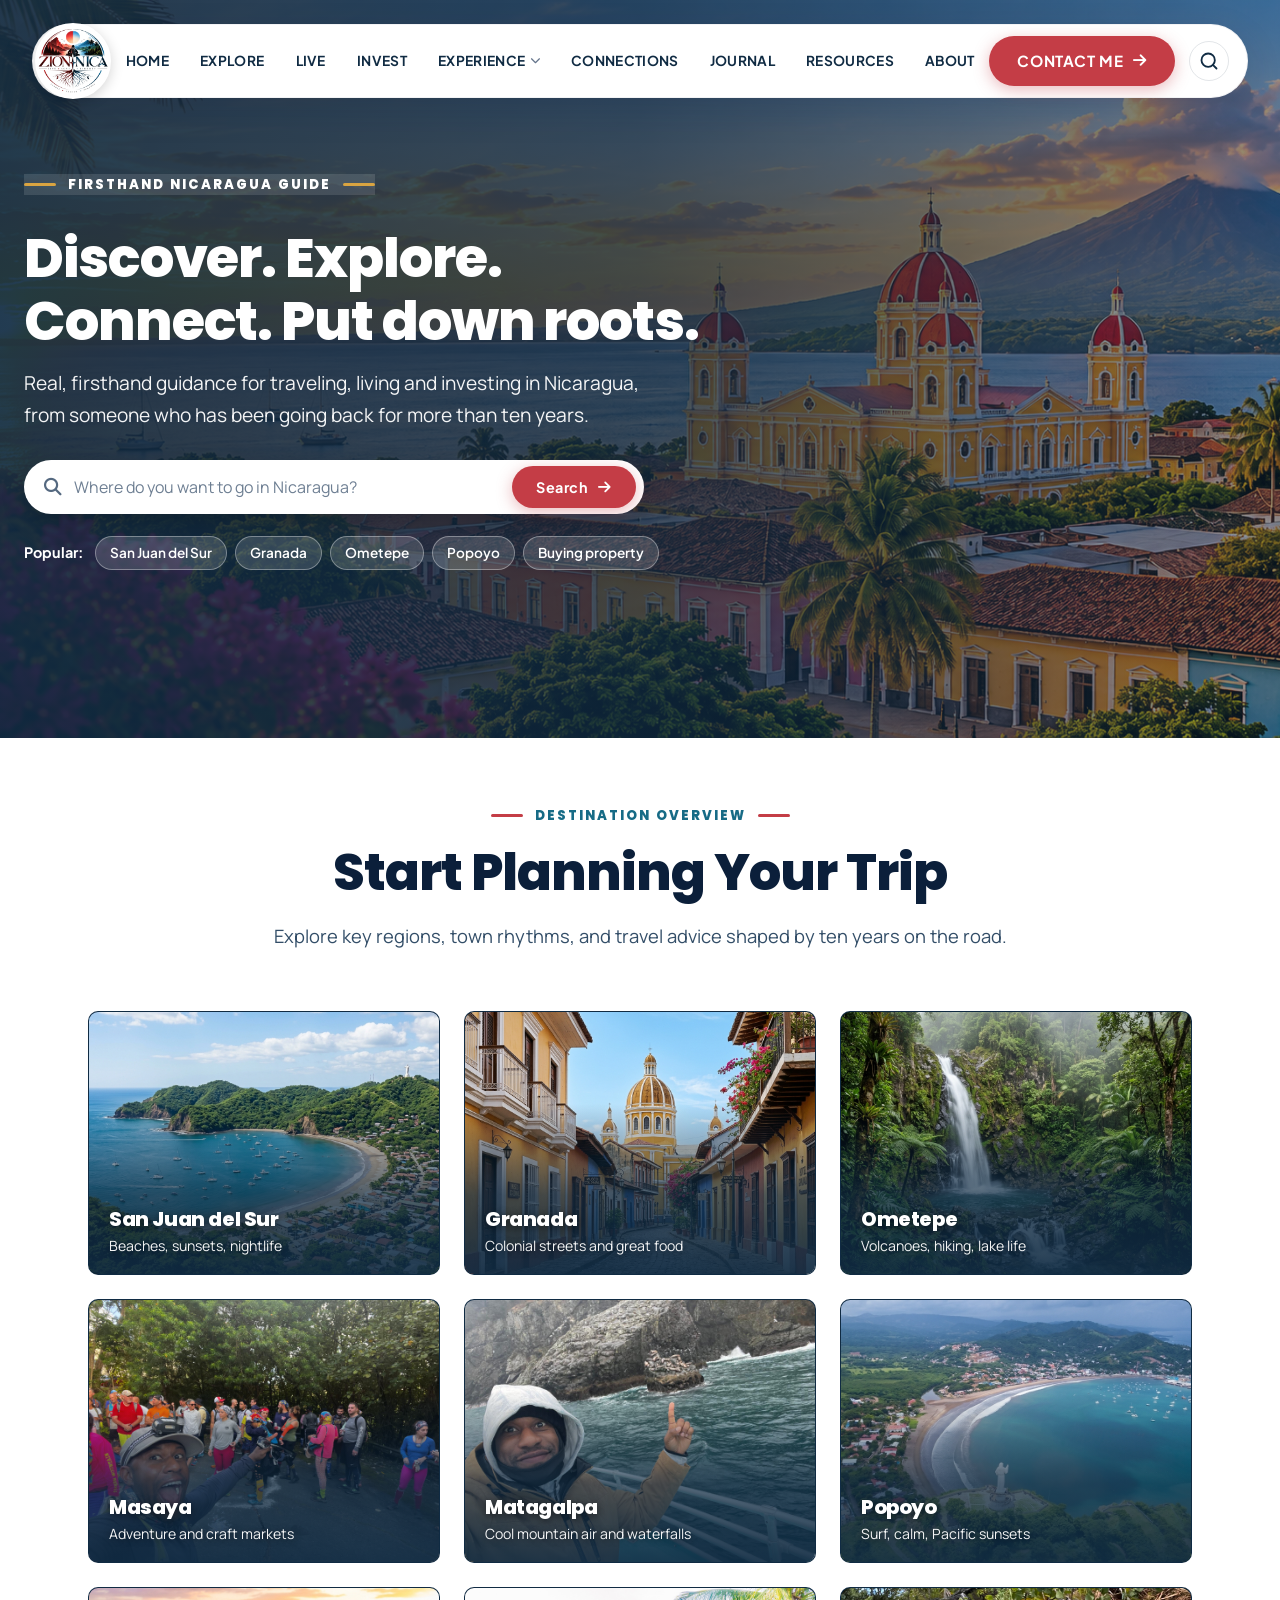
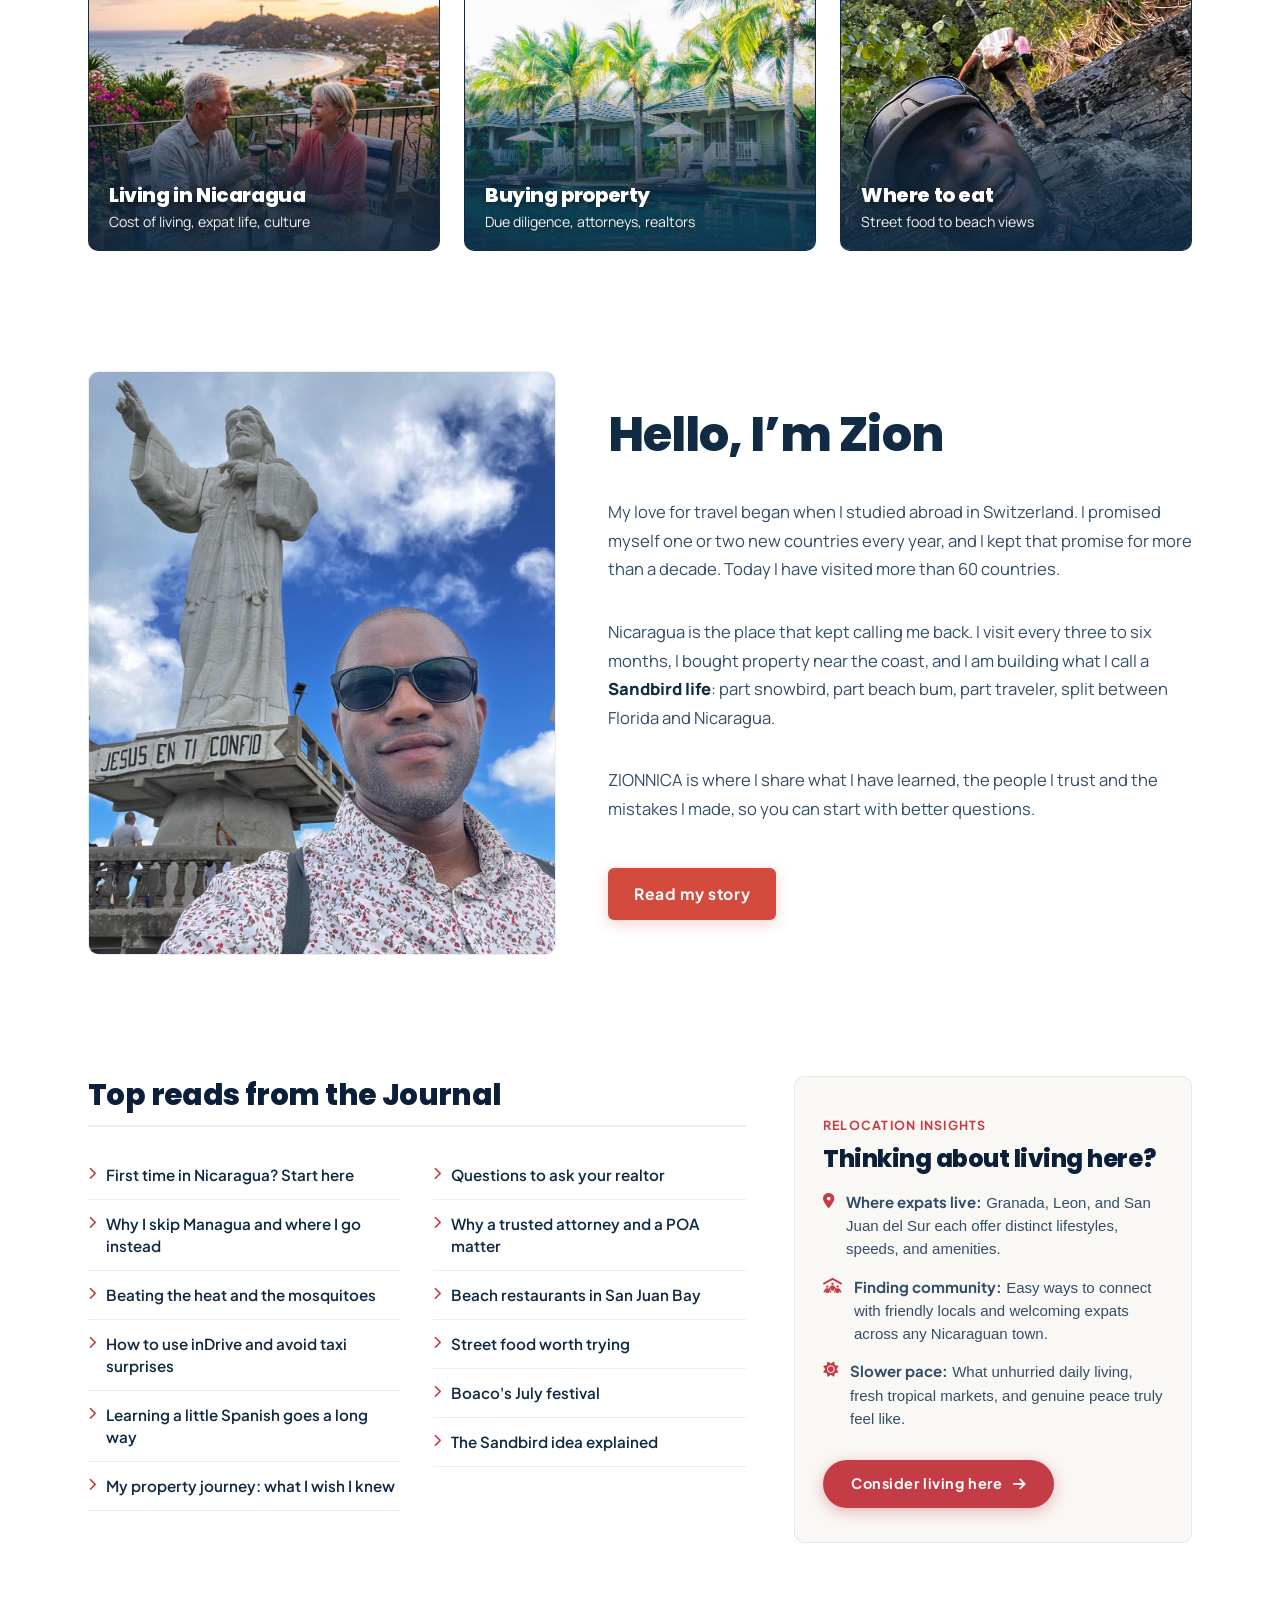
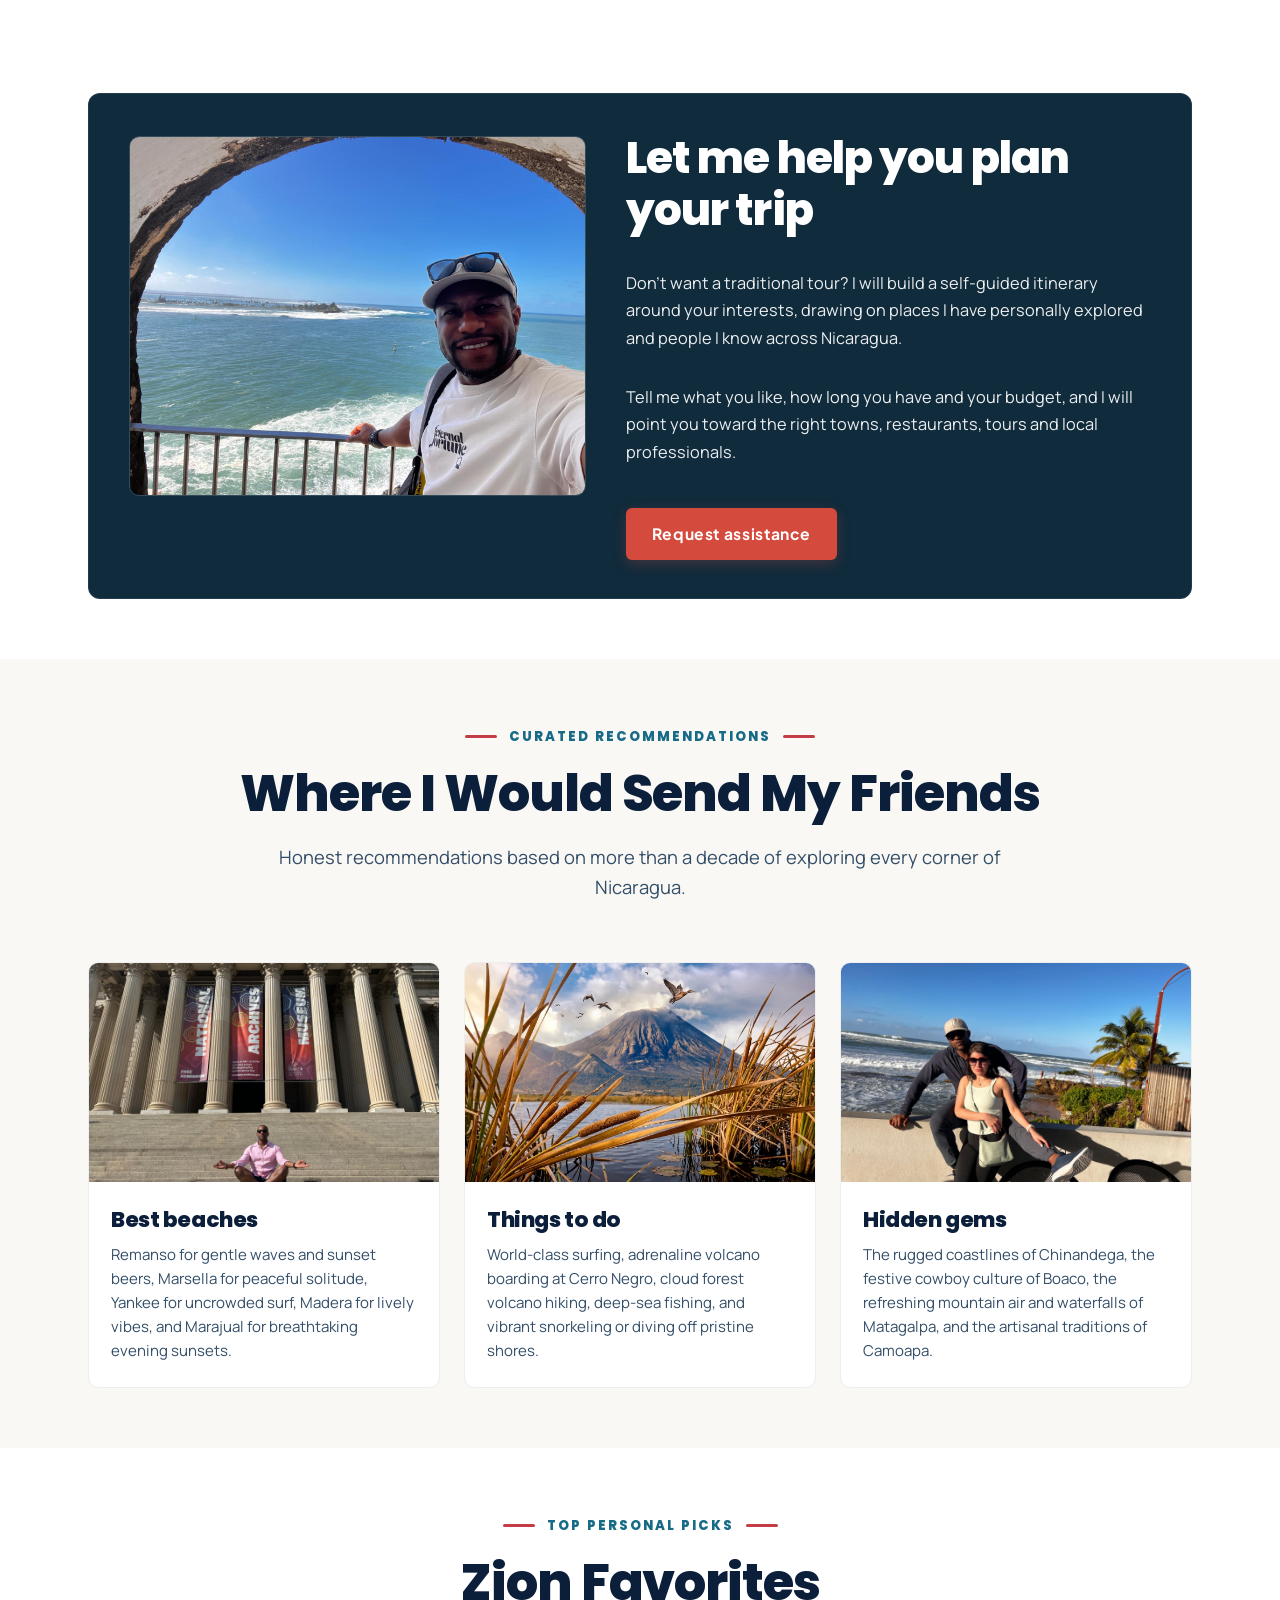
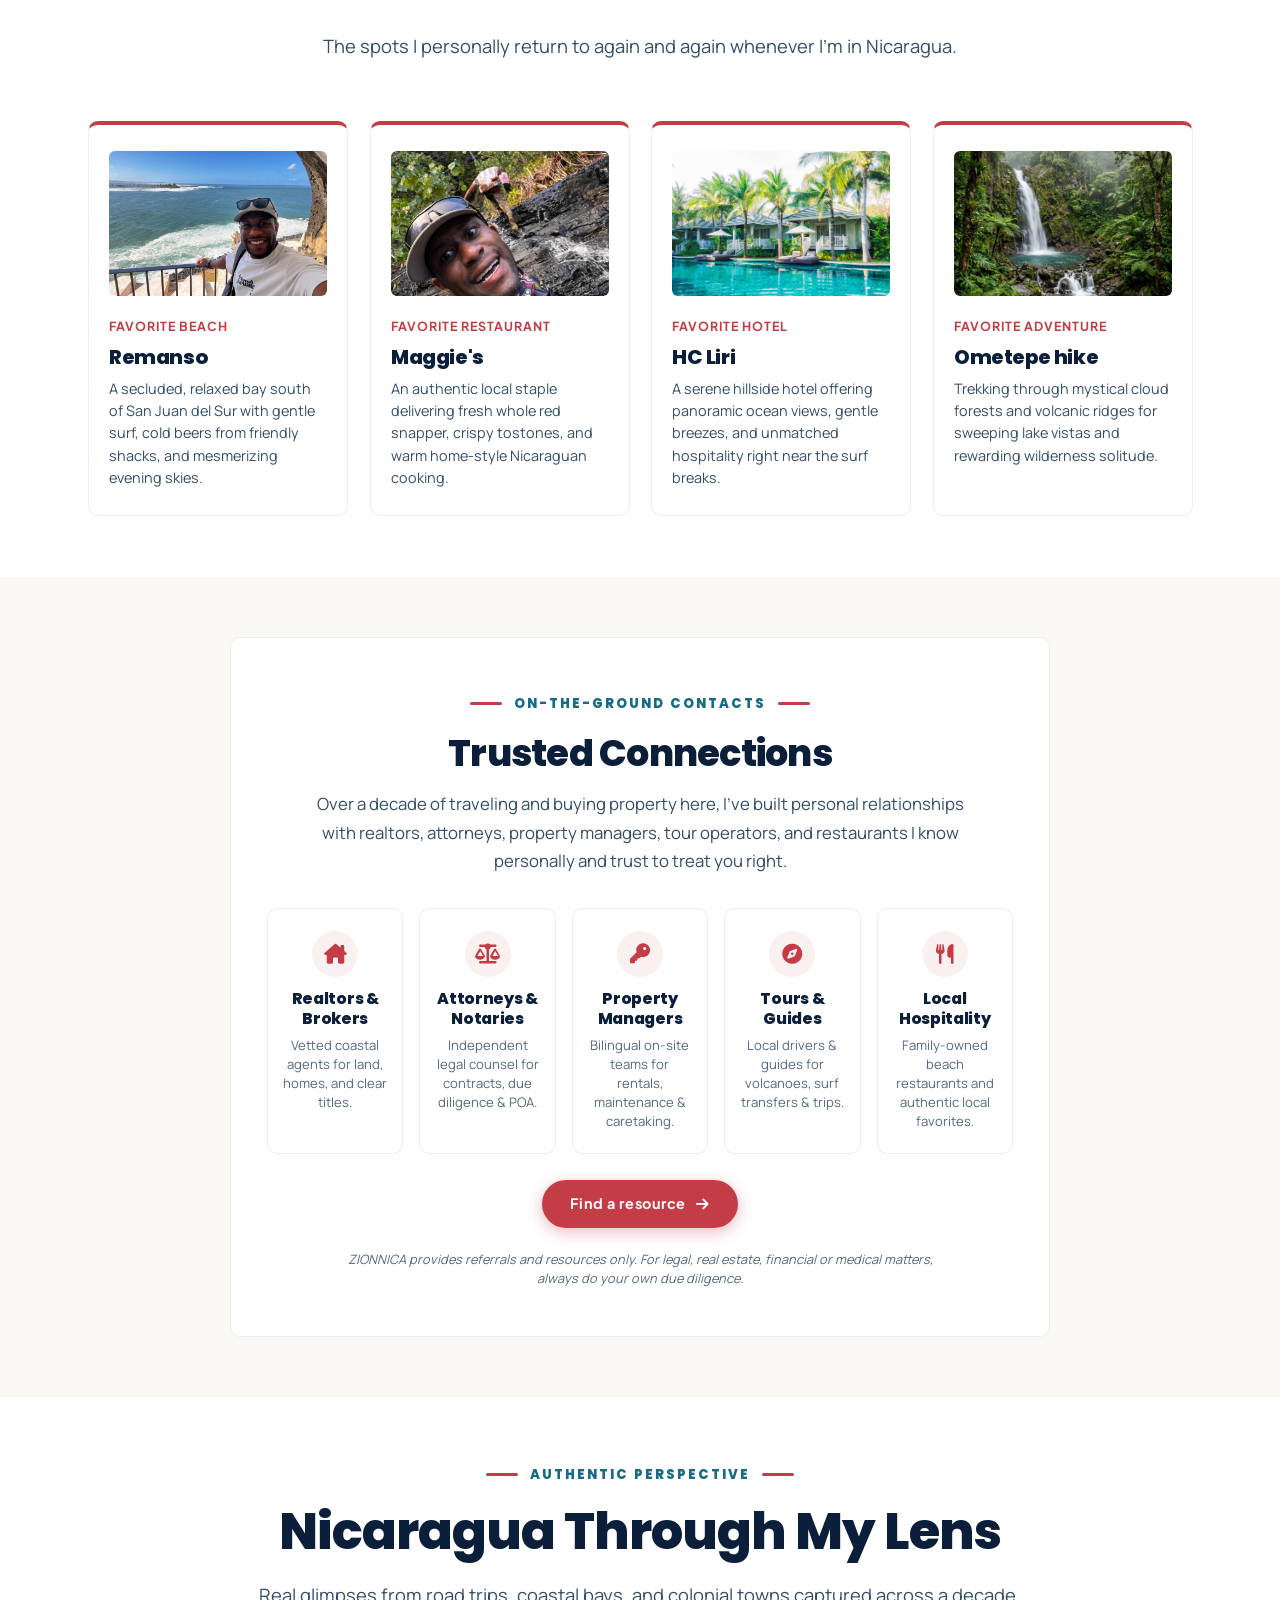
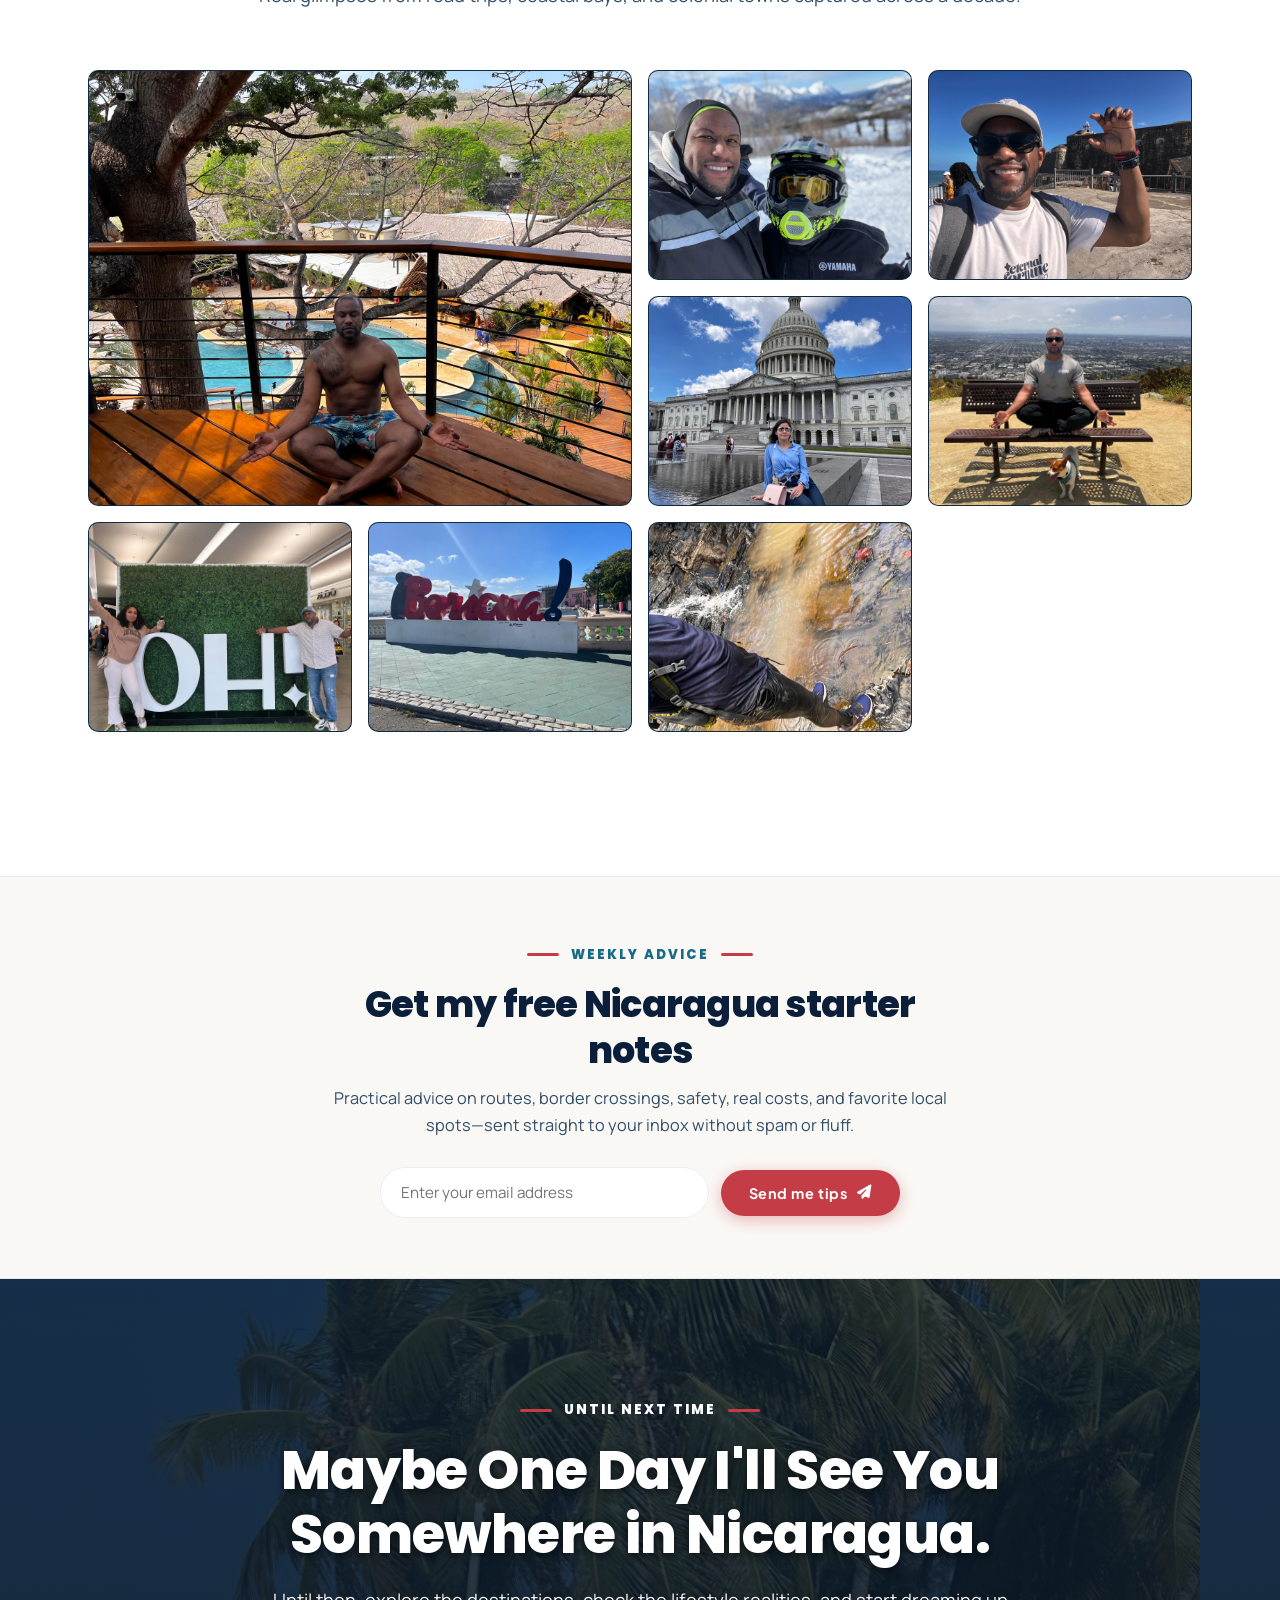
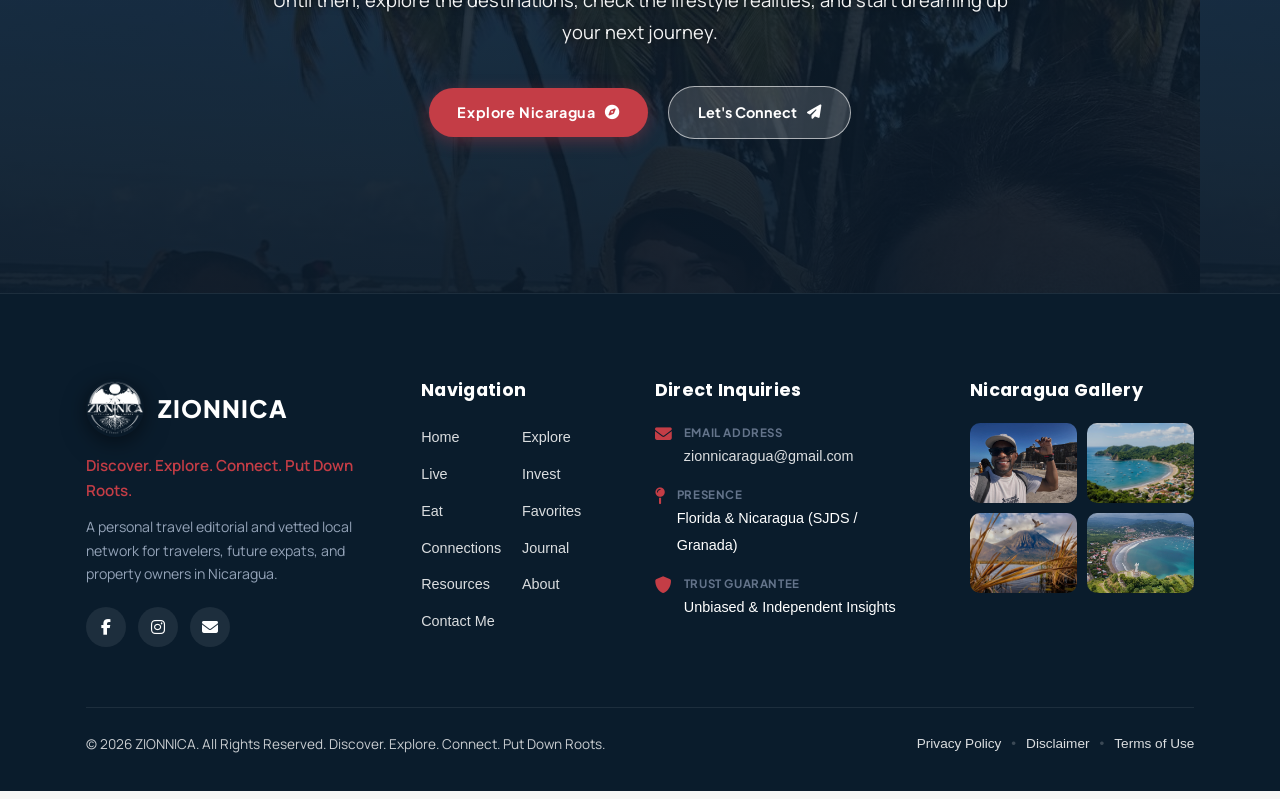
==== index.html @ 624d176b "Fix blank home page layout and update project" ====
<!DOCTYPE html>
<html lang="en">

<head>
  <meta charset="UTF-8">
  <meta name="viewport" content="width=device-width, initial-scale=1.0">
  <title>ZIONNICA - Discover Nicaragua. Find Your Place.</title>
  <meta name="description"
    content="From colourful colonial cities and beautiful Pacific beaches to local food, everyday life and new possibilities. Discover Nicaragua with ZIONNICA.">
  <link rel="stylesheet" href="https://cdnjs.cloudflare.com/ajax/libs/font-awesome/6.4.0/css/all.min.css">
  <link rel="stylesheet" href="https://cdn.jsdelivr.net/npm/swiper@11/swiper-bundle.min.css">
  <link rel="preconnect" href="https://fonts.googleapis.com">
  <link rel="preconnect" href="https://fonts.gstatic.com" crossorigin>
  <link
    href="https://fonts.googleapis.com/css2?family=Fraunces:ital,opsz,wght@0,9..144,500;0,9..144,600;1,9..144,500&family=Manrope:wght@400;500;600;700&family=Plus+Jakarta+Sans:wght@400;500;600;700;800&family=Poppins:ital,wght@0,300;0,400;0,500;0,600;0,700;0,800;1,400&display=swap"
    rel="stylesheet">
  <link rel="stylesheet" href="style.css">
  <link rel="icon" type="image/webp" href="assets/FAVICON.webp">
</head>

<body class="lenis lenis-smooth">

  <!-- ==========================================
       LOADER COMPONENT
       ========================================== -->
  <div class="loader_component" id="loader">
    <div class="loader_content-wrapper">
      <img src="assets/logo.png" alt="ZIONNICA Logo" class="loader_image" onerror="this.style.display='none';">
      <div class="loader_image-overlay"></div>
    </div>
    <div class="loader_background"></div>
  </div>

  <div class="page-wrapper">

    <!-- ==========================================
         EXACT FLOATING PILL NAVBAR WITH DROPDOWNS
         (Matching the Reference Design)
         ========================================== -->
    <header class="header_floating-wrap" id="header">
      <div class="navbar_floating-container">

        <!-- Brand Logo -->
        <a href="#hero" class="floating-logo" aria-label="ZIONNICA">
          <img src="assets/zionnica_official_logo.png" alt="ZIONNICA Logo" class="brand-official-logo">
        </a>

        <!-- Center Navigation With Interactive Dropdowns -->
        <nav class="floating-nav-menu" id="floating-nav">
          <div class="mobile-sidebar-header">
            <div class="mobile-sidebar-brand">
              <img src="assets/zionnica_official_logo.png" alt="ZIONNICA" class="mobile-sidebar-logo">
              <span class="mobile-sidebar-name">ZIONNICA</span>
            </div>
            <button class="mobile-sidebar-close" id="mobile-sidebar-close" aria-label="Close Menu">
              <i class="fa-solid fa-xmark"></i>
            </button>
          </div>

          <div class="mobile-sidebar-links">
            <!-- 1: HOME -->
            <a href="index.html#hero" class="nav-item">
              <span>HOME</span>
            </a>

            <!-- 2: EXPLORE -->
            <a href="explore.html" class="nav-item">
              <span>EXPLORE</span>
            </a>

            <!-- 3: LIVE -->
            <a href="live.html" class="nav-item">
              <span>LIVE</span>
            </a>

            <!-- 4: INVEST -->
            <a href="invest.html" class="nav-item">
              <span>INVEST</span>
            </a>

            <!-- 5: EXPERIENCE (Dropdown: Eat, Favorites) -->
            <div class="nav-dropdown">
              <a href="eat.html" class="nav-item dropdown-trigger">
                <span>EXPERIENCE</span>
                <i class="fa-solid fa-chevron-down nav-arrow"></i>
              </a>
              <div class="dropdown-menu">
                <a href="eat.html" class="dropdown-link">
                  <i class="fa-solid fa-utensils"></i>
                  <div>
                    <strong>Eat</strong>
                    <small>Local food, dining &amp; beach restaurants</small>
                  </div>
                </a>
                <a href="index.html#favorites" class="dropdown-link">
                  <i class="fa-solid fa-star"></i>
                  <div>
                    <strong>Favorites</strong>
                    <small>Curated top picks &amp; local recommendations</small>
                  </div>
                </a>
              </div>
            </div>

            <!-- 6: CONNECTIONS -->
            <a href="index.html#connections" class="nav-item">
              <span>CONNECTIONS</span>
            </a>

            <!-- 7: JOURNAL -->
            <a href="index.html#journal" class="nav-item">
              <span>JOURNAL</span>
            </a>

            <!-- 8: RESOURCES -->
            <a href="explore.html#getting-there" class="nav-item">
              <span>RESOURCES</span>
            </a>

            <!-- 9: ABOUT -->
            <a href="index.html#story" class="nav-item">
              <span>ABOUT</span>
            </a>
          </div>

          <div class="mobile-sidebar-footer">
            <a href="contact.html" class="mobile-sidebar-cta">
              <span>CONTACT ME</span>
              <i class="fa-solid fa-arrow-right"></i>
            </a>
          </div>
        </nav>

        <!-- Right Side Actions: Contact Me Button & Search Icon -->
        <div class="floating-nav-actions">
          <a href="contact.html" class="floating-cta-btn">
            <span>CONTACT ME</span>
            <i class="fa-solid fa-arrow-right"></i>
          </a>
          <button class="nav-search-trigger" id="nav-search-trigger" aria-label="Open Search">
            <svg width="20" height="20" viewBox="0 0 24 24" fill="none" stroke="currentColor" stroke-width="2.2"
              stroke-linecap="round" stroke-linejoin="round">
              <circle cx="11" cy="11" r="8"></circle>
              <line x1="21" y1="21" x2="16.65" y2="16.65"></line>
            </svg>
          </button>

          <!-- Mobile Hamburger Toggle -->
          <button class="floating-mobile-toggle" id="floating-mobile-toggle" aria-label="Toggle Navigation">
            <span></span><span></span><span></span>
          </button>
        </div>

      </div>
    </header>

    <!-- Mobile Nav Backdrop Overlay -->
    <div class="mobile-nav-backdrop" id="mobile-nav-backdrop"></div>

    <!-- ==========================================================================
         SECTION 1: HERO
         Full-width Nicaragua coastal photo with dark left-to-right overlay
         ========================================================================== -->
    <section class="nm-hero" id="hero">
      <div class="nm-hero-bg" style="background-image: url('hero-image.png');" role="img" aria-label="Nicaragua Pacific coastline and coastal landscape"></div>
      <div class="nm-hero-overlay"></div>
      <div class="container-large padding-global nm-hero-content-wrap">
        <div class="nm-hero-content reveal-on-scroll">
          <div class="editorial_eyebrow-badge" style="background: rgba(255, 255, 255, 0.12); border-color: rgba(255, 255, 255, 0.25);">
            <span class="editorial_eyebrow-dash" style="background: #D9A441;"></span>
            <span class="editorial_eyebrow-text" style="color: #FFFFFF;">FIRSTHAND NICARAGUA GUIDE</span>
            <span class="editorial_eyebrow-dash" style="background: #D9A441;"></span>
          </div>

          <h1 class="nm-hero-title">Discover. Explore. Connect. Put down roots.</h1>
          
          <p class="nm-hero-subtitle">Real, firsthand guidance for traveling, living and investing in Nicaragua, from someone who has been going back for more than ten years.</p>
          
          <!-- Search Bar -->
          <form class="nm-hero-search-form" action="explore.html" method="GET" role="search">
            <div class="nm-hero-search-box">
              <i class="fa-solid fa-magnifying-glass nm-search-icon" aria-hidden="true"></i>
              <input type="text" name="q" class="nm-search-input" placeholder="Where do you want to go in Nicaragua?" aria-label="Where do you want to go in Nicaragua?">
              <button type="submit" class="cta_btn-primary nm-search-btn" aria-label="Search Nicaragua destinations">
                <span>Search</span>
                <i class="fa-solid fa-arrow-right" aria-hidden="true"></i>
              </button>
            </div>
          </form>

          <!-- Popular Search Quick Links -->
          <div class="nm-hero-popular">
            <span class="nm-popular-label">Popular:</span>
            <div class="nm-popular-links">
              <a href="explore.html#sanjuan" class="nm-popular-pill">San Juan del Sur</a>
              <a href="explore.html#granada" class="nm-popular-pill">Granada</a>
              <a href="explore.html#ometepe" class="nm-popular-pill">Ometepe</a>
              <a href="explore.html#popoyo" class="nm-popular-pill">Popoyo</a>
              <a href="invest.html" class="nm-popular-pill">Buying property</a>
            </div>
          </div>
        </div>
      </div>
    </section>


    <!-- ==========================================================================
         SECTION 2: START PLANNING YOUR TRIP
         3x3 Grid of photo tiles with one-line caption & dark gradient
         ========================================================================== -->
    <section class="nm-section nm-section-planning" id="plan">
      <div class="container-large padding-global">
        
        <div class="editorial_header-wrap text-center reveal-on-scroll">
          <div class="editorial_eyebrow-badge">
            <span class="editorial_eyebrow-dash"></span>
            <span class="editorial_eyebrow-text">DESTINATION OVERVIEW</span>
            <span class="editorial_eyebrow-dash"></span>
          </div>
          <h2 class="editorial_title-large">Start Planning Your Trip</h2>
          <p class="editorial_lead-paragraph">Explore key regions, town rhythms, and travel advice shaped by ten years on the road.</p>
        </div>

        <div class="nm-tiles-grid">
          
          <!-- Tile 1: San Juan del Sur -->
          <a href="explore.html#sanjuan" class="nm-tile reveal-on-scroll">
            <img src="assets/dest-sanjuan.png" alt="San Juan del Sur scenic Pacific beach and bay" class="nm-tile-img" loading="lazy">
            <div class="nm-tile-overlay"></div>
            <div class="nm-tile-body">
              <h3 class="nm-tile-title">San Juan del Sur</h3>
              <p class="nm-tile-caption">Beaches, sunsets, nightlife</p>
            </div>
          </a>

          <!-- Tile 2: Granada -->
          <a href="explore.html#granada" class="nm-tile reveal-on-scroll">
            <img src="assets/dest-granada.png" alt="Colonial yellow cathedral and historic streets in Granada" class="nm-tile-img" loading="lazy">
            <div class="nm-tile-overlay"></div>
            <div class="nm-tile-body">
              <h3 class="nm-tile-title">Granada</h3>
              <p class="nm-tile-caption">Colonial streets and great food</p>
            </div>
          </a>

          <!-- Tile 3: Ometepe -->
          <a href="explore.html#ometepe" class="nm-tile reveal-on-scroll">
            <img src="assets/dest-ometepe.png" alt="Volcanic peaks of Ometepe rising from Lake Nicaragua" class="nm-tile-img" loading="lazy">
            <div class="nm-tile-overlay"></div>
            <div class="nm-tile-body">
              <h3 class="nm-tile-title">Ometepe</h3>
              <p class="nm-tile-caption">Volcanoes, hiking, lake life</p>
            </div>
          </a>

          <!-- Tile 4: Masaya -->
          <a href="explore.html#masaya" class="nm-tile reveal-on-scroll">
            <img src="img/IMG-20260909-WA0016.jpg" alt="Masaya volcanic landscape and artisan markets" class="nm-tile-img" loading="lazy">
            <div class="nm-tile-overlay"></div>
            <div class="nm-tile-body">
              <h3 class="nm-tile-title">Masaya</h3>
              <p class="nm-tile-caption">Adventure and craft markets</p>
            </div>
          </a>

          <!-- Tile 5: Matagalpa -->
          <a href="explore.html#matagalpa" class="nm-tile reveal-on-scroll">
            <img src="img/IMG-20260909-WA0023.jpg" alt="Lush mountain rivers and green hills of Matagalpa" class="nm-tile-img" loading="lazy">
            <div class="nm-tile-overlay"></div>
            <div class="nm-tile-body">
              <h3 class="nm-tile-title">Matagalpa</h3>
              <p class="nm-tile-caption">Cool mountain air and waterfalls</p>
            </div>
          </a>

          <!-- Tile 6: Popoyo -->
          <a href="explore.html#popoyo" class="nm-tile reveal-on-scroll">
            <img src="assets/beach_escapes.png" alt="World-class surf breaks and Pacific shores at Popoyo" class="nm-tile-img" loading="lazy">
            <div class="nm-tile-overlay"></div>
            <div class="nm-tile-body">
              <h3 class="nm-tile-title">Popoyo</h3>
              <p class="nm-tile-caption">Surf, calm, Pacific sunsets</p>
            </div>
          </a>

          <!-- Tile 7: Living in Nicaragua -->
          <a href="live.html" class="nm-tile reveal-on-scroll">
            <img src="assets/retirement_tours.png" alt="Colonial courtyard and expat community life in Nicaragua" class="nm-tile-img" loading="lazy">
            <div class="nm-tile-overlay"></div>
            <div class="nm-tile-body">
              <h3 class="nm-tile-title">Living in Nicaragua</h3>
              <p class="nm-tile-caption">Cost of living, expat life, culture</p>
            </div>
          </a>

          <!-- Tile 8: Buying property -->
          <a href="invest.html" class="nm-tile reveal-on-scroll">
            <img src="blog-image/luxury villa central america.jpg" alt="Coastal home and property investment in Nicaragua" class="nm-tile-img" loading="lazy">
            <div class="nm-tile-overlay"></div>
            <div class="nm-tile-body">
              <h3 class="nm-tile-title">Buying property</h3>
              <p class="nm-tile-caption">Due diligence, attorneys, realtors</p>
            </div>
          </a>

          <!-- Tile 9: Where to eat -->
          <a href="eat.html" class="nm-tile reveal-on-scroll">
            <img src="img/IMG-20260909-WA0006.jpg" alt="Local fresh cuisine and beachfront dining in Nicaragua" class="nm-tile-img" loading="lazy">
            <div class="nm-tile-overlay"></div>
            <div class="nm-tile-body">
              <h3 class="nm-tile-title">Where to eat</h3>
              <p class="nm-tile-caption">Street food to beach views</p>
            </div>
          </a>

        </div>

      </div>
    </section>


    <!-- ==========================================================================
         SECTION 3: ABOUT (ZION)
         Matches User Screenshot 2 Exactly
         ========================================================================== -->
    <section class="nm-section nm-section-about" id="story">
      <div class="container-large padding-global">
        
        <div class="nm-about-grid">
          
          <!-- Column 1: Portrait Photo (Christ of Mercy Statue) -->
          <div class="nm-about-photo-wrap reveal-on-scroll">
            <img src="img/IMG-20260909-WA0048.jpg" alt="Zion at the Christ of the Mercy statue in San Juan del Sur, Nicaragua" class="nm-about-img" loading="lazy">
          </div>

          <!-- Column 2: Personal Narrative - Exact Text from Screenshot -->
          <div class="nm-about-content reveal-on-scroll">
            <h2 class="nm-about-heading">Hello, I’m Zion</h2>

            <p class="nm-about-text">
              My love for travel began when I studied abroad in Switzerland. I promised myself one or two new countries every year, and I kept that promise for more than a decade. Today I have visited more than 60 countries.
            </p>

            <p class="nm-about-text">
              Nicaragua is the place that kept calling me back. I visit every three to six months, I bought property near the coast, and I am building what I call a <strong>Sandbird life</strong>: part snowbird, part beach bum, part traveler, split between Florida and Nicaragua.
            </p>

            <p class="nm-about-text">
              ZIONNICA is where I share what I have learned, the people I trust and the mistakes I made, so you can start with better questions.
            </p>

            <div class="nm-about-action">
              <a href="#story-modal-overlay" class="cta_btn-primary nm-action-btn" id="read-story-btn">
                <span>Read my story</span>
              </a>
            </div>
          </div>

        </div>

      </div>
    </section>


    <!-- ==========================================================================
         SECTION 4: TOP READS + SIDE BOX
         Two columns: 12 article titles left, Thinking about living here? right
         ========================================================================== -->
    <section class="nm-section" id="journal">
      <div class="container-large padding-global">
        
        <div class="nm-topreads-grid">
          
          <!-- Left Column: 12 Journal Reads -->
          <div class="reveal-on-scroll">
            <h2 class="nm-topreads-title">Top reads from the Journal</h2>
            
            <div class="nm-articles-2col">
              
              <!-- Left Sub-column -->
              <div>
                <a href="explore.html" class="nm-article-item">
                  <i class="fa-solid fa-chevron-right nm-article-bullet" aria-hidden="true"></i>
                  <span>First time in Nicaragua? Start here</span>
                </a>
                <a href="explore.html" class="nm-article-item">
                  <i class="fa-solid fa-chevron-right nm-article-bullet" aria-hidden="true"></i>
                  <span>Why I skip Managua and where I go instead</span>
                </a>
                <a href="explore.html" class="nm-article-item">
                  <i class="fa-solid fa-chevron-right nm-article-bullet" aria-hidden="true"></i>
                  <span>Beating the heat and the mosquitoes</span>
                </a>
                <a href="explore.html" class="nm-article-item">
                  <i class="fa-solid fa-chevron-right nm-article-bullet" aria-hidden="true"></i>
                  <span>How to use inDrive and avoid taxi surprises</span>
                </a>
                <a href="explore.html" class="nm-article-item">
                  <i class="fa-solid fa-chevron-right nm-article-bullet" aria-hidden="true"></i>
                  <span>Learning a little Spanish goes a long way</span>
                </a>
                <a href="invest.html" class="nm-article-item">
                  <i class="fa-solid fa-chevron-right nm-article-bullet" aria-hidden="true"></i>
                  <span>My property journey: what I wish I knew</span>
                </a>
              </div>

              <!-- Right Sub-column -->
              <div>
                <a href="invest.html" class="nm-article-item">
                  <i class="fa-solid fa-chevron-right nm-article-bullet" aria-hidden="true"></i>
                  <span>Questions to ask your realtor</span>
                </a>
                <a href="invest.html" class="nm-article-item">
                  <i class="fa-solid fa-chevron-right nm-article-bullet" aria-hidden="true"></i>
                  <span>Why a trusted attorney and a POA matter</span>
                </a>
                <a href="eat.html" class="nm-article-item">
                  <i class="fa-solid fa-chevron-right nm-article-bullet" aria-hidden="true"></i>
                  <span>Beach restaurants in San Juan Bay</span>
                </a>
                <a href="eat.html" class="nm-article-item">
                  <i class="fa-solid fa-chevron-right nm-article-bullet" aria-hidden="true"></i>
                  <span>Street food worth trying</span>
                </a>
                <a href="explore.html" class="nm-article-item">
                  <i class="fa-solid fa-chevron-right nm-article-bullet" aria-hidden="true"></i>
                  <span>Boaco's July festival</span>
                </a>
                <a href="#story-modal-overlay" class="nm-article-item" onclick="document.getElementById('read-story-btn').click(); return false;">
                  <i class="fa-solid fa-chevron-right nm-article-bullet" aria-hidden="true"></i>
                  <span>The Sandbird idea explained</span>
                </a>
              </div>

            </div>
          </div>

          <!-- Right Column: Side Box Card -->
          <div class="nm-living-card reveal-on-scroll">
            <span class="nm-living-eyebrow">RELOCATION INSIGHTS</span>
            <h3 class="nm-living-title">Thinking about living here?</h3>
            
            <ul class="nm-living-list">
              <li>
                <i class="fa-solid fa-location-dot nm-living-list-icon" aria-hidden="true"></i>
                <span><strong>Where expats live:</strong> Granada, Leon, and San Juan del Sur each offer distinct lifestyles, speeds, and amenities.</span>
              </li>
              <li>
                <i class="fa-solid fa-people-roof nm-living-list-icon" aria-hidden="true"></i>
                <span><strong>Finding community:</strong> Easy ways to connect with friendly locals and welcoming expats across any Nicaraguan town.</span>
              </li>
              <li>
                <i class="fa-solid fa-sun nm-living-list-icon" aria-hidden="true"></i>
                <span><strong>Slower pace:</strong> What unhurried daily living, fresh tropical markets, and genuine peace truly feel like.</span>
              </li>
            </ul>

            <a href="live.html" class="cta_btn-primary" style="margin-top: 6px;">
              <span>Consider living here</span>
              <i class="fa-solid fa-arrow-right" aria-hidden="true"></i>
            </a>
          </div>

        </div>

      </div>
    </section>


    <!-- ==========================================================================
         SECTION 5: PLAN YOUR TRIP BLOCK
         Matches User Screenshot 1 Exactly
         ========================================================================== -->
    <section class="nm-section nm-section-trip-block" id="trip-block" style="padding-top: 20px;">
      <div class="container-large padding-global">
        
        <div class="nm-plan-block reveal-on-scroll">
          
          <!-- Column 1: Photo (Zion on Railing Overlooking Ocean Through Arch) -->
          <div class="nm-plan-img-wrap">
            <img src="img/IMG-20260909-WA0027.jpg" alt="Zion overlooking the Pacific ocean in Nicaragua" class="nm-plan-img" loading="lazy">
          </div>

          <!-- Column 2: Content - Exact Text from Screenshot -->
          <div class="nm-plan-content">
            <h2 class="nm-plan-title">Let me help you plan your trip</h2>

            <p class="nm-plan-text">
              Don’t want a traditional tour? I will build a self-guided itinerary around your interests, drawing on places I have personally explored and people I know across Nicaragua.
            </p>

            <p class="nm-plan-text">
              Tell me what you like, how long you have and your budget, and I will point you toward the right towns, restaurants, tours and local professionals.
            </p>

            <div style="margin-top: 10px;">
              <a href="contact.html" class="cta_btn-primary nm-action-btn">
                <span>Request assistance</span>
              </a>
            </div>
          </div>

        </div>

      </div>
    </section>


    <!-- ==========================================================================
         SECTION 6: WHERE I WOULD SEND MY FRIENDS
         3 image cards (Best beaches, Things to do, Hidden gems)
         ========================================================================== -->
    <section class="nm-section nm-section-ivory" id="recommendations">
      <div class="container-large padding-global">
        
        <div class="editorial_header-wrap text-center reveal-on-scroll">
          <div class="editorial_eyebrow-badge">
            <span class="editorial_eyebrow-dash"></span>
            <span class="editorial_eyebrow-text">CURATED RECOMMENDATIONS</span>
            <span class="editorial_eyebrow-dash"></span>
          </div>
          <h2 class="editorial_title-large">Where I Would Send My Friends</h2>
          <p class="editorial_lead-paragraph">Honest recommendations based on more than a decade of exploring every corner of Nicaragua.</p>
        </div>

        <div class="nm-friends-grid">
          
          <!-- Card 1: Best beaches -->
          <div class="nm-friend-card reveal-on-scroll">
            <div class="nm-friend-img-wrap">
              <img src="img/IMG-20260909-WA0001.jpg" alt="Pacific surf beach and golden sand in Nicaragua" class="nm-friend-img" loading="lazy">
            </div>
            <div class="nm-friend-card-body">
              <h3 class="nm-friend-card-title">Best beaches</h3>
              <p class="nm-friend-card-text">
                Remanso for gentle waves and sunset beers, Marsella for peaceful solitude, Yankee for uncrowded surf, Madera for lively vibes, and Marajual for breathtaking evening sunsets.
              </p>
            </div>
          </div>

          <!-- Card 2: Things to do -->
          <div class="nm-friend-card reveal-on-scroll">
            <div class="nm-friend-img-wrap">
              <img src="assets/volcano_adventures.png" alt="Volcano boarding adventure down black volcanic slopes in Nicaragua" class="nm-friend-img" loading="lazy">
            </div>
            <div class="nm-friend-card-body">
              <h3 class="nm-friend-card-title">Things to do</h3>
              <p class="nm-friend-card-text">
                World-class surfing, adrenaline volcano boarding at Cerro Negro, cloud forest volcano hiking, deep-sea fishing, and vibrant snorkeling or diving off pristine shores.
              </p>
            </div>
          </div>

          <!-- Card 3: Hidden gems -->
          <div class="nm-friend-card reveal-on-scroll">
            <div class="nm-friend-img-wrap">
              <img src="img/IMG-20260909-WA0024.jpg" alt="Scenic mountains and peaceful inland valleys in Nicaragua" class="nm-friend-img" loading="lazy">
            </div>
            <div class="nm-friend-card-body">
              <h3 class="nm-friend-card-title">Hidden gems</h3>
              <p class="nm-friend-card-text">
                The rugged coastlines of Chinandega, the festive cowboy culture of Boaco, the refreshing mountain air and waterfalls of Matagalpa, and the artisanal traditions of Camoapa.
              </p>
            </div>
          </div>

        </div>

      </div>
    </section>


    <!-- ==========================================================================
         SECTION 7: ZION FAVORITES
         4 items with thick accent border & real project photos (Upper visual enhancement)
         ========================================================================== -->
    <section class="nm-section" id="favorites">
      <div class="container-large padding-global">
        
        <div class="editorial_header-wrap text-center reveal-on-scroll">
          <div class="editorial_eyebrow-badge">
            <span class="editorial_eyebrow-dash"></span>
            <span class="editorial_eyebrow-text">TOP PERSONAL PICKS</span>
            <span class="editorial_eyebrow-dash"></span>
          </div>
          <h2 class="editorial_title-large">Zion Favorites</h2>
          <p class="editorial_lead-paragraph">The spots I personally return to again and again whenever I'm in Nicaragua.</p>
        </div>

        <div class="nm-favs-grid">
          
          <!-- Favorite 1: Remanso -->
          <div class="nm-fav-card reveal-on-scroll">
            <div class="nm-fav-img-wrap">
              <img src="img/IMG-20260909-WA0007.jpg" alt="Playa Remanso Pacific surf beach and coastal rocks" class="nm-fav-img" loading="lazy">
            </div>
            <span class="nm-fav-badge">FAVORITE BEACH</span>
            <h3 class="nm-fav-title">Remanso</h3>
            <p class="nm-fav-desc">
              A secluded, relaxed bay south of San Juan del Sur with gentle surf, cold beers from friendly shacks, and mesmerizing evening skies.
            </p>
          </div>

          <!-- Favorite 2: Maggie's -->
          <div class="nm-fav-card reveal-on-scroll">
            <div class="nm-fav-img-wrap">
              <img src="img/IMG-20260909-WA0006.jpg" alt="Fresh whole red snapper and tostones at Maggie's restaurant" class="nm-fav-img" loading="lazy">
            </div>
            <span class="nm-fav-badge">FAVORITE RESTAURANT</span>
            <h3 class="nm-fav-title">Maggie's</h3>
            <p class="nm-fav-desc">
              An authentic local staple delivering fresh whole red snapper, crispy tostones, and warm home-style Nicaraguan cooking.
            </p>
          </div>

          <!-- Favorite 3: HC Liri -->
          <div class="nm-fav-card reveal-on-scroll">
            <div class="nm-fav-img-wrap">
              <img src="blog-image/luxury villa central america.jpg" alt="HC Liri oceanfront cliffside hotel retreat" class="nm-fav-img" loading="lazy">
            </div>
            <span class="nm-fav-badge">FAVORITE HOTEL</span>
            <h3 class="nm-fav-title">HC Liri</h3>
            <p class="nm-fav-desc">
              A serene hillside hotel offering panoramic ocean views, gentle breezes, and unmatched hospitality right near the surf breaks.
            </p>
          </div>

          <!-- Favorite 4: Ometepe hike -->
          <div class="nm-fav-card reveal-on-scroll">
            <div class="nm-fav-img-wrap">
              <img src="assets/dest-ometepe.png" alt="Ometepe volcano hiking trail and cloud forest views" class="nm-fav-img" loading="lazy">
            </div>
            <span class="nm-fav-badge">FAVORITE ADVENTURE</span>
            <h3 class="nm-fav-title">Ometepe hike</h3>
            <p class="nm-fav-desc">
              Trekking through mystical cloud forests and volcanic ridges for sweeping lake vistas and rewarding wilderness solitude.
            </p>
          </div>

        </div>

      </div>
    </section>


    <!-- ==========================================================================
         SECTION 8: TRUSTED CONNECTIONS
         With resource categories, names and icons (User Request)
         ========================================================================== -->
    <section class="nm-section nm-section-ivory" id="connections">
      <div class="container-large padding-global">
        
        <div class="nm-connections-box reveal-on-scroll">
          <div class="editorial_eyebrow-badge">
            <span class="editorial_eyebrow-dash"></span>
            <span class="editorial_eyebrow-text">ON-THE-GROUND CONTACTS</span>
            <span class="editorial_eyebrow-dash"></span>
          </div>

          <h2 class="nm-connections-title">Trusted Connections</h2>

          <p class="nm-connections-text">
            Over a decade of traveling and buying property here, I've built personal relationships with realtors, attorneys, property managers, tour operators, and restaurants I know personally and trust to treat you right.
          </p>

          <!-- Resource Categories Grid with Names & Icons -->
          <div class="nm-connections-grid">
            <div class="nm-conn-item">
              <div class="nm-conn-icon-circle">
                <i class="fa-solid fa-house-chimney"></i>
              </div>
              <h4 class="nm-conn-name">Realtors &amp; Brokers</h4>
              <p class="nm-conn-sub">Vetted coastal agents for land, homes, and clear titles.</p>
            </div>

            <div class="nm-conn-item">
              <div class="nm-conn-icon-circle">
                <i class="fa-solid fa-scale-balanced"></i>
              </div>
              <h4 class="nm-conn-name">Attorneys &amp; Notaries</h4>
              <p class="nm-conn-sub">Independent legal counsel for contracts, due diligence &amp; POA.</p>
            </div>

            <div class="nm-conn-item">
              <div class="nm-conn-icon-circle">
                <i class="fa-solid fa-key"></i>
              </div>
              <h4 class="nm-conn-name">Property Managers</h4>
              <p class="nm-conn-sub">Bilingual on-site teams for rentals, maintenance &amp; caretaking.</p>
            </div>

            <div class="nm-conn-item">
              <div class="nm-conn-icon-circle">
                <i class="fa-solid fa-compass"></i>
              </div>
              <h4 class="nm-conn-name">Tours &amp; Guides</h4>
              <p class="nm-conn-sub">Local drivers &amp; guides for volcanoes, surf transfers &amp; trips.</p>
            </div>

            <div class="nm-conn-item">
              <div class="nm-conn-icon-circle">
                <i class="fa-solid fa-utensils"></i>
              </div>
              <h4 class="nm-conn-name">Local Hospitality</h4>
              <p class="nm-conn-sub">Family-owned beach restaurants and authentic local favorites.</p>
            </div>
          </div>

          <div style="margin-top: 26px;">
            <a href="invest.html" class="cta_btn-primary">
              <span>Find a resource</span>
              <i class="fa-solid fa-arrow-right" aria-hidden="true"></i>
            </a>
          </div>

          <p class="nm-connections-disclaimer">
            ZIONNICA provides referrals and resources only. For legal, real estate, financial or medical matters, always do your own due diligence.
          </p>
        </div>

      </div>
    </section>


    <!-- ==========================================================================
         SECTION 9: GALLERY
         4-column photo grid with initial 8 photos, Load More button & smooth scroll
         ========================================================================== -->
    <section class="nm-section" id="gallery">
      <div class="container-large padding-global">
        
        <div class="editorial_header-wrap text-center reveal-on-scroll">
          <div class="editorial_eyebrow-badge">
            <span class="editorial_eyebrow-dash"></span>
            <span class="editorial_eyebrow-text">AUTHENTIC PERSPECTIVE</span>
            <span class="editorial_eyebrow-dash"></span>
          </div>
          <h2 class="editorial_title-large">Nicaragua Through My Lens</h2>
          <p class="editorial_lead-paragraph">Real glimpses from road trips, coastal bays, and colonial towns captured across a decade.</p>
        </div>

        <!-- Initial Gallery Grid -->
        <div class="nm-gallery-grid">
          
          <!-- Photo 1: Spans 2x2 -->
          <div class="nm-gallery-item reveal-on-scroll">
            <img src="img/IMG-20260909-WA0004.jpg" alt="Colonial church facade and bell tower against blue sky in Nicaragua" class="nm-gallery-img" loading="lazy">
          </div>

          <!-- Photo 2: Single cell -->
          <div class="nm-gallery-item reveal-on-scroll">
            <img src="img/IMG-20260909-WA0008.jpg" alt="Pacific surf beach and scenic rocky coast" class="nm-gallery-img" loading="lazy">
          </div>

          <!-- Photo 3: Single cell -->
          <div class="nm-gallery-item reveal-on-scroll">
            <img src="img/IMG-20260909-WA0010.jpg" alt="Quiet inland road and mountain scenery" class="nm-gallery-img" loading="lazy">
          </div>

          <!-- Photo 4: Single cell -->
          <div class="nm-gallery-item reveal-on-scroll">
            <img src="img/IMG-20260909-WA0014.jpg" alt="Tropical greenery and hiking trail near volcano" class="nm-gallery-img" loading="lazy">
          </div>

          <!-- Photo 5: Single cell -->
          <div class="nm-gallery-item reveal-on-scroll">
            <img src="img/IMG-20260909-WA0015.jpg" alt="Evening lake view and gentle waves in Nicaragua" class="nm-gallery-img" loading="lazy">
          </div>

          <!-- Photo 6: Single cell -->
          <div class="nm-gallery-item reveal-on-scroll">
            <img src="img/IMG-20260909-WA0017.jpg" alt="Historic cathedral architecture in Granada" class="nm-gallery-img" loading="lazy">
          </div>

          <!-- Photo 7: Single cell -->
          <div class="nm-gallery-item reveal-on-scroll">
            <img src="img/IMG-20260909-WA0018.jpg" alt="Volcano boarding trail on black ash mountain" class="nm-gallery-img" loading="lazy">
          </div>

          <!-- Photo 8: Single cell -->
          <div class="nm-gallery-item reveal-on-scroll">
            <img src="img/IMG-20260909-WA0020.jpg" alt="Coastal fishing boats and Pacific bay waters" class="nm-gallery-img" loading="lazy">
          </div>

        </div>

        <!-- Hidden Additional Photos Grid (Revealed on Load More Click) -->
        <div class="nm-gallery-more" id="gallery-more-grid">
          <div class="nm-gallery-item">
            <img src="img/IMG-20260909-WA0021.jpg" alt="Sunset reflections over Pacific waves" class="nm-gallery-img" loading="lazy">
          </div>
          <div class="nm-gallery-item">
            <img src="img/IMG-20260909-WA0022.jpg" alt="Colonial courtyard and tropical flowers" class="nm-gallery-img" loading="lazy">
          </div>
          <div class="nm-gallery-item">
            <img src="img/IMG-20260909-WA0025.jpg" alt="Pacific surf break and green bluffs" class="nm-gallery-img" loading="lazy">
          </div>
          <div class="nm-gallery-item">
            <img src="img/IMG-20260909-WA0026.jpg" alt="San Juan del Sur scenic ocean overlook" class="nm-gallery-img" loading="lazy">
          </div>
          <div class="nm-gallery-item">
            <img src="img/IMG-20260909-WA0027.jpg" alt="Traditional craft market in Masaya" class="nm-gallery-img" loading="lazy">
          </div>
          <div class="nm-gallery-item">
            <img src="img/IMG-20260909-WA0028.jpg" alt="Tropical trail leading to peaceful beach" class="nm-gallery-img" loading="lazy">
          </div>
          <div class="nm-gallery-item">
            <img src="img/IMG-20260909-WA0030.jpg" alt="Local wooden boats moored by lake shore" class="nm-gallery-img" loading="lazy">
          </div>
          <div class="nm-gallery-item">
            <img src="img/IMG-20260909-WA0031.jpg" alt="Cool mountain valley landscape in Matagalpa" class="nm-gallery-img" loading="lazy">
          </div>
        </div>

        <!-- Load More Action Button -->
        <div class="text-center" style="margin-top: 34px;">
          <button type="button" class="cta_btn-secondary" id="gallery-load-more-btn" aria-expanded="false">
            <span>Load More Photos</span>
            <i class="fa-solid fa-chevron-down" id="gallery-load-more-icon" aria-hidden="true"></i>
          </button>
        </div>

      </div>
    </section>


    <!-- ==========================================================================
         SECTION 10: NEWSLETTER
         Full-width colored section using existing project color
         ========================================================================== -->
    <section class="nm-newsletter-section" id="newsletter">
      <div class="container-large padding-global">
        
        <div class="nm-newsletter-wrap reveal-on-scroll">
          <div class="editorial_eyebrow-badge">
            <span class="editorial_eyebrow-dash"></span>
            <span class="editorial_eyebrow-text">WEEKLY ADVICE</span>
            <span class="editorial_eyebrow-dash"></span>
          </div>

          <h2 class="nm-newsletter-title">Get my free Nicaragua starter notes</h2>

          <p class="nm-newsletter-desc">
            Practical advice on routes, border crossings, safety, real costs, and favorite local spots—sent straight to your inbox without spam or fluff.
          </p>

          <form action="https://formsubmit.co/zionnicaragua@gmail.com" method="POST" class="nm-newsletter-form">
            <!-- Anti-spam & redirect settings -->
            <input type="text" name="_honey" style="display:none">
            <input type="hidden" name="_captcha" value="false">
            <input type="hidden" name="_subject" value="New Subscriber to Nicaragua Starter Notes">
            
            <input type="email" name="email" class="nm-newsletter-input" placeholder="Enter your email address" required aria-label="Your email address">
            <button type="submit" class="cta_btn-primary nm-newsletter-btn">
              <span>Send me tips</span>
              <i class="fa-solid fa-paper-plane" aria-hidden="true"></i>
            </button>
          </form>
        </div>

      </div>
    </section>


    <!-- ==========================================================================
         SECTION 11: CLOSING CTA (Photographic Background with Dark Overlay)
         Consistent with all inner pages
         ========================================================================== -->
    <section class="section_final-cta" id="contact" style="background-image: url('img/IMG-20260909-WA0005.jpg');">
      <div class="final-cta_dark-overlay"></div>
      <div class="padding-global final-cta_content-layer">
        <div class="container-large text-center">
          <div class="final-cta_box reveal-on-scroll">
            <div class="final-cta_eyebrow-badge">
              <span class="cta_eyebrow-dash"></span>
              <span class="cta_eyebrow-text">UNTIL NEXT TIME</span>
              <span class="cta_eyebrow-dash"></span>
            </div>
            <h2 class="final-cta_heading">Maybe One Day I'll See You Somewhere in Nicaragua.</h2>
            <p class="final-cta_description">
              Until then, explore the destinations, check the lifestyle realities, and start dreaming up your next journey.
            </p>
            <div class="final-cta_buttons-wrap">
              <a href="explore.html" class="cta_btn-primary">
                <span>Explore Nicaragua</span>
                <i class="fa-solid fa-compass" aria-hidden="true"></i>
              </a>
              <a href="contact.html" class="cta_btn-secondary">
                <span>Let's Connect</span>
                <i class="fa-solid fa-paper-plane" aria-hidden="true"></i>
              </a>
            </div>
          </div>
        </div>
      </div>
    </section>

    <!-- ==========================================
         SECTION 07: FOOTER
         Sophisticated Dark Navy Footer Architecture
         ========================================== -->
    <footer class="footer_navy">
      <div class="padding-global">
        <div class="container-large">

          <div class="footer_grid-top">

            <!-- Column 1: Brand & Tagline -->
            <div class="footer_col brand_col">
              <div class="footer_logo-row">
                <img src="assets/zionnica_logo_white.png" alt="ZIONNICA Emblem" class="footer_emblem-logo">
                <span class="footer_logo-title">ZIONNICA</span>
              </div>
              <p class="footer_tagline">
                Discover. Explore. Connect. Put Down Roots.
              </p>
              <p class="footer_bio">
                A personal travel editorial and vetted local network for travelers, future expats, and property owners
                in Nicaragua.
              </p>
              <div class="footer_social-row">
                <a href="#" class="footer_social-circle" aria-label="Facebook"><i
                    class="fa-brands fa-facebook-f"></i></a>
                <a href="#" class="footer_social-circle" aria-label="Instagram"><i
                    class="fa-brands fa-instagram"></i></a>
                <a href="mailto:zionnicaragua@gmail.com" class="footer_social-circle" aria-label="Email"><i
                    class="fa-solid fa-envelope"></i></a>
              </div>
            </div>

            <!-- Column 2: Navigation Links -->
            <div class="footer_col nav_col">
              <h4 class="footer_col-title">Navigation</h4>
              <ul class="footer_nav-list">
                <li><a href="#hero">Home</a></li>
                <li><a href="#explore">Explore</a></li>
                <li><a href="#live">Live</a></li>
                <li><a href="#invest">Invest</a></li>
                <li><a href="#eat">Eat</a></li>
                <li><a href="#favorites">Favorites</a></li>
                <li><a href="#connections">Connections</a></li>
                <li><a href="#journal">Journal</a></li>
                <li><a href="#resources">Resources</a></li>
                <li><a href="#story">About</a></li>
                <li><a href="#contact">Contact Me</a></li>
              </ul>
            </div>

            <!-- Column 3: Contact Information -->
            <div class="footer_col contact_col">
              <h4 class="footer_col-title">Direct Inquiries</h4>
              <ul class="footer_info-list">
                <li>
                  <i class="fa-solid fa-envelope footer_info-icon"></i>
                  <div>
                    <span class="info_label">Email Address</span>
                    <a href="mailto:zionnicaragua@gmail.com" class="info_val">zionnicaragua@gmail.com</a>
                  </div>
                </li>
                <li>
                  <i class="fa-solid fa-map-pin footer_info-icon"></i>
                  <div>
                    <span class="info_label">Presence</span>
                    <span class="info_val">Florida &amp; Nicaragua (SJDS / Granada)</span>
                  </div>
                </li>
                <li>
                  <i class="fa-solid fa-shield footer_info-icon"></i>
                  <div>
                    <span class="info_label">Trust Guarantee</span>
                    <span class="info_val">Unbiased &amp; Independent Insights</span>
                  </div>
                </li>
              </ul>
            </div>

            <!-- Column 4: Curated Visual Gallery -->
            <div class="footer_col gallery_col">
              <h4 class="footer_col-title">Nicaragua Gallery</h4>
              <div class="footer_gallery-row">
                <img src="img/IMG-20260909-WA0010.jpg" alt="Colonial Granada" class="footer_gal-thumb">
                <img src="assets/dest-sanjuan.png" alt="San Juan del Sur" class="footer_gal-thumb">
                <img src="assets/volcano_adventures.png" alt="Volcano Adventures" class="footer_gal-thumb">
                <img src="assets/beach_escapes.png" alt="Popoyo Coast" class="footer_gal-thumb">
              </div>
            </div>

          </div>

          <!-- Footer Bottom Bar -->
          <div class="footer_bottom-row">
            <p class="copyright_text">
              &copy; 2026 ZIONNICA. All Rights Reserved. Discover. Explore. Connect. Put Down Roots.
            </p>
            <div class="footer_legal-links">
              <a href="#contact">Privacy Policy</a>
              <span class="legal_sep">&bull;</span>
              <a href="#contact">Disclaimer</a>
              <span class="legal_sep">&bull;</span>
              <a href="#contact">Terms of Use</a>
            </div>
          </div>

        </div>
      </div>
    </footer>

  </div>

  <!-- Interactive Story Modal Dialog -->
  <div id="story-modal-overlay" class="modal-overlay-custom" style="display: none;">
    <div class="modal-card-custom">
      <button class="modal-close-btn" id="story-modal-close" aria-label="Close modal">&times;</button>
      <span class="about_small-label" style="color: #C43D46; font-family: 'Poppins', sans-serif; font-weight: 700;">THE
        ZIONNICA STORY</span>
      <h3
        style="font-family: 'Poppins', sans-serif; font-size: 2rem; color: #102B43; margin: 10px 0 16px 0; font-weight: 800;">
        Discover. Explore. Connect. Put Down Roots.
      </h3>
      <div class="story-modal-body" style="font-family: 'Manrope', sans-serif; color: #486581; line-height: 1.8; max-height: 60vh; overflow-y: auto; padding-right: 12px;">
        <p><strong>Welcome to ZIONNICA</strong>—a place where travel, nature, community, and the pursuit of a meaningful life come together.</p>
        
        <p>My love for travel began in college, when I had the opportunity to study abroad in Switzerland. What started as one experience quickly turned into a passion for seeing the world. During my time in Europe, I traveled throughout much of the EU, and when I returned home after college, I made myself a promise: as long as I was able, I would visit one or two new countries every year.</p>
        
        <p>For more than a decade, I kept that promise—and often exceeded it. Today, I've had the opportunity to visit more than 60 countries. I've experienced incredible places, met amazing people, eaten unforgettable food, and learned that sometimes the most meaningful parts of travel aren't the places you check off a list, but the places that keep calling you back.</p>
        
        <p>And for me, one of those places has been Nicaragua. For more than ten years, I've traveled throughout Nicaragua and Central America. I've returned to places I've loved, explored places I'd never seen, and spent time getting to know the people and communities that make these countries special, revisiting consistently every 3 to 6 months.</p>
        
        <blockquote style="border-left: 3px solid #C43D46; margin: 18px 0; padding-left: 16px; font-style: italic; color: #102B43; font-weight: 600;">
          "Over time, I found myself facing a dilemma that many travelers eventually encounter: Do I keep chasing new destinations, or do I return to the places that already feel like home?"
        </blockquote>
        
        <p>Eventually, I decided to put more than just my time into that relationship—I purchased property near the coast. Today, Nicaragua isn't simply somewhere I enjoy visiting; it's a place where I'm building toward a future.</p>
        
        <p>I jokingly created my own word for what I'm working toward: <strong>The Sandbird</strong>—part snowbird, part beach bum, part traveler. The idea is simple: live between two places I love. Spend part of my time in Florida, part of my time in Nicaragua, and build a life that allows me to enjoy the best of both worlds.</p>
        
        <p>Along the way, I discovered that many people share this exact dream: travelers, second-home seekers, retirees, and people looking to escape the traditional nine-to-five routine. ZIONNICA was created to share what I've learned—from finding vetted attorneys and realtors to hidden beaches, local food, and self-guided itineraries.</p>
        
        <div style="background: rgba(23, 107, 134, 0.08); border-radius: 12px; padding: 18px; margin-top: 20px; border-left: 4px solid #176B86;">
          <p style="margin: 0; font-weight: 700; color: #102B43; font-size: 1.05rem;">
            "And who knows? Maybe one day I'll see you somewhere in Nicaragua, sitting on a beach, enjoying a cold Toña, and wondering why we didn't do this sooner."
          </p>
        </div>
      </div>
      <div style="margin-top: 2rem; text-align: right;">
        <button class="cta_btn-primary"
          onclick="document.getElementById('story-modal-overlay').style.display = 'none';">Close Story</button>
      </div>
    </div>
  </div>

  <!-- Interactive Consultation / Inquiry Modal -->
  <div id="consultation-modal-overlay" class="modal-overlay-custom" style="display: none;">
    <div class="modal-card-custom" style="max-width: 650px;">
      <button class="modal-close-btn" id="consultation-modal-close" aria-label="Close modal">&times;</button>
      <span class="about_small-label"
        style="color: #C43D46; font-family: 'Poppins', sans-serif; font-weight: 700;">CONNECT WITH ZIONNICA</span>
      <h3
        style="font-family: 'Poppins', sans-serif; font-size: 1.85rem; color: #102B43; margin: 8px 0 14px 0; font-weight: 800;">
        Let's Start Your Journey.
      </h3>
      <p style="font-family: 'Manrope', sans-serif; color: #486581; font-size: 0.95rem; margin-bottom: 20px;">
        Share your travel dates, relocation questions, or property goals. We respond personally within 24 hours.
      </p>
      <form id="consultation-form">
        <div style="display: grid; grid-template-columns: 1fr 1fr; gap: 15px; margin-bottom: 15px;">
          <div>
            <label
              style="display: block; font-family: 'Poppins', sans-serif; font-size: 0.8rem; font-weight: 700; color: #102B43; margin-bottom: 5px;">Your
              Name *</label>
            <input type="text" id="consult-name" class="form-control" placeholder="First and last name" required
              style="width: 100%; padding: 12px 16px; border-radius: 10px; border: 1.5px solid #CBD5E1; font-family: 'Manrope', sans-serif;">
          </div>
          <div>
            <label
              style="display: block; font-family: 'Poppins', sans-serif; font-size: 0.8rem; font-weight: 700; color: #102B43; margin-bottom: 5px;">Email
              Address *</label>
            <input type="email" id="consult-email" class="form-control" placeholder="you@example.com" required
              style="width: 100%; padding: 12px 16px; border-radius: 10px; border: 1.5px solid #CBD5E1; font-family: 'Manrope', sans-serif;">
          </div>
        </div>
        <div style="margin-bottom: 15px;">
          <label
            style="display: block; font-family: 'Poppins', sans-serif; font-size: 0.8rem; font-weight: 700; color: #102B43; margin-bottom: 5px;">Your
            Primary Interest *</label>
          <select id="consult-interest" class="form-control" required
            style="width: 100%; padding: 12px 16px; border-radius: 10px; border: 1.5px solid #CBD5E1; font-family: 'Manrope', sans-serif;">
            <option value="" disabled selected>Select an option...</option>
            <option value="Travel Planning">Custom / Self-Guided Travel Planning</option>
            <option value="Expat Relocation">Expat Living &amp; Relocation Insights</option>
            <option value="Property Due Diligence">Property Buying &amp; Due Diligence</option>
            <option value="Local Connections">Vetted Local Connection Introduction</option>
            <option value="Sharing a Recommendation">Sharing a Story / Recommendation</option>
          </select>
        </div>
        <div style="margin-bottom: 20px;">
          <label
            style="display: block; font-family: 'Poppins', sans-serif; font-size: 0.8rem; font-weight: 700; color: #102B43; margin-bottom: 5px;">Tell
            Us About Your Journey *</label>
          <textarea id="consult-message" rows="4" class="form-control"
            placeholder="Tell us what you're hoping to experience or what questions you have about Nicaragua..."
            required
            style="width: 100%; padding: 12px 16px; border-radius: 10px; border: 1.5px solid #CBD5E1; font-family: 'Manrope', sans-serif;"></textarea>
        </div>
        <button type="submit" class="cta_btn-primary" style="width: 100%; justify-content: center; padding: 14px 28px;">
          <span>Send Message &bull; Direct to ZIONNICA</span>
          <i class="fa-solid fa-paper-plane"></i>
        </button>
      </form>
    </div>
  </div>

  <!-- Submission Confirmation Modal -->
  <div id="modal-overlay" class="modal-overlay-custom" style="display: none;">
    <div class="modal-card-custom" style="text-align: center; max-width: 480px;">
      <div
        style="width: 64px; height: 64px; background: rgba(196, 61, 70, 0.1); color: #C43D46; border-radius: 50%; display: flex; align-items: center; justify-content: center; font-size: 2rem; margin: 0 auto 1.5rem auto;">
        <i class="fa-solid fa-check"></i>
      </div>
      <h3
        style="font-family: 'Poppins', sans-serif; font-size: 1.75rem; color: #102B43; margin-bottom: 0.75rem; font-weight: 800;">
        Message Received!
      </h3>
      <p style="font-family: 'Manrope', sans-serif; color: #486581; margin-bottom: 2rem;">
        Thank you for reaching out to ZIONNICA. We will review your plans and get back to you personally within 24
        hours.
      </p>
      <button class="cta_btn-primary" onclick="document.getElementById('modal-overlay').style.display = 'none';"
        style="width: 100%; justify-content: center;">Close</button>
    </div>
  </div>

  <!-- Back to Top Button -->
  <button class="back-to-top-btn" id="back-to-top" aria-label="Back to Top">
    <svg width="20" height="20" viewBox="0 0 24 24" fill="none" stroke="currentColor" stroke-width="2.5"
      stroke-linecap="round" stroke-linejoin="round">
      <line x1="12" y1="19" x2="12" y2="5"></line>
      <polyline points="5 12 12 5 19 12"></polyline>
    </svg>
  </button>

  <script src="https://cdn.jsdelivr.net/npm/swiper@11/swiper-bundle.min.js"></script>
  <script src="script.js"></script>
</body>

</html>
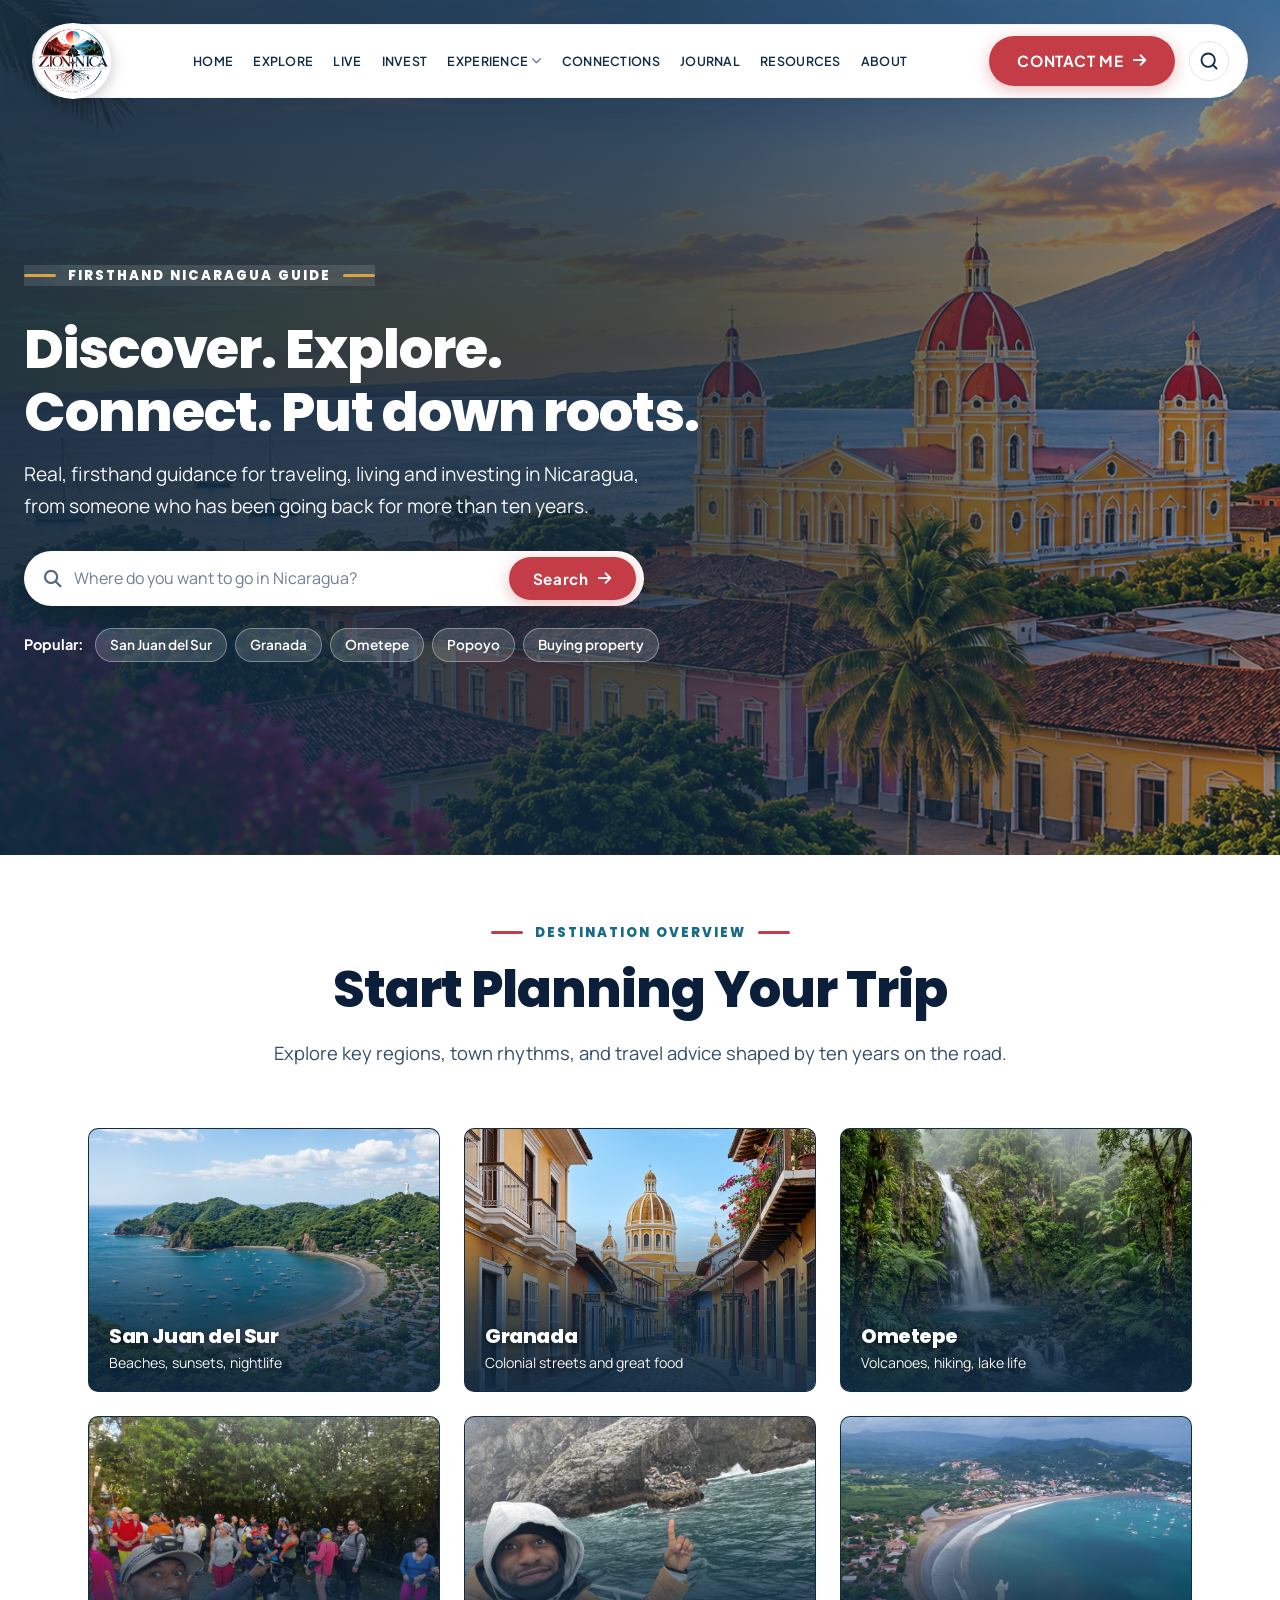
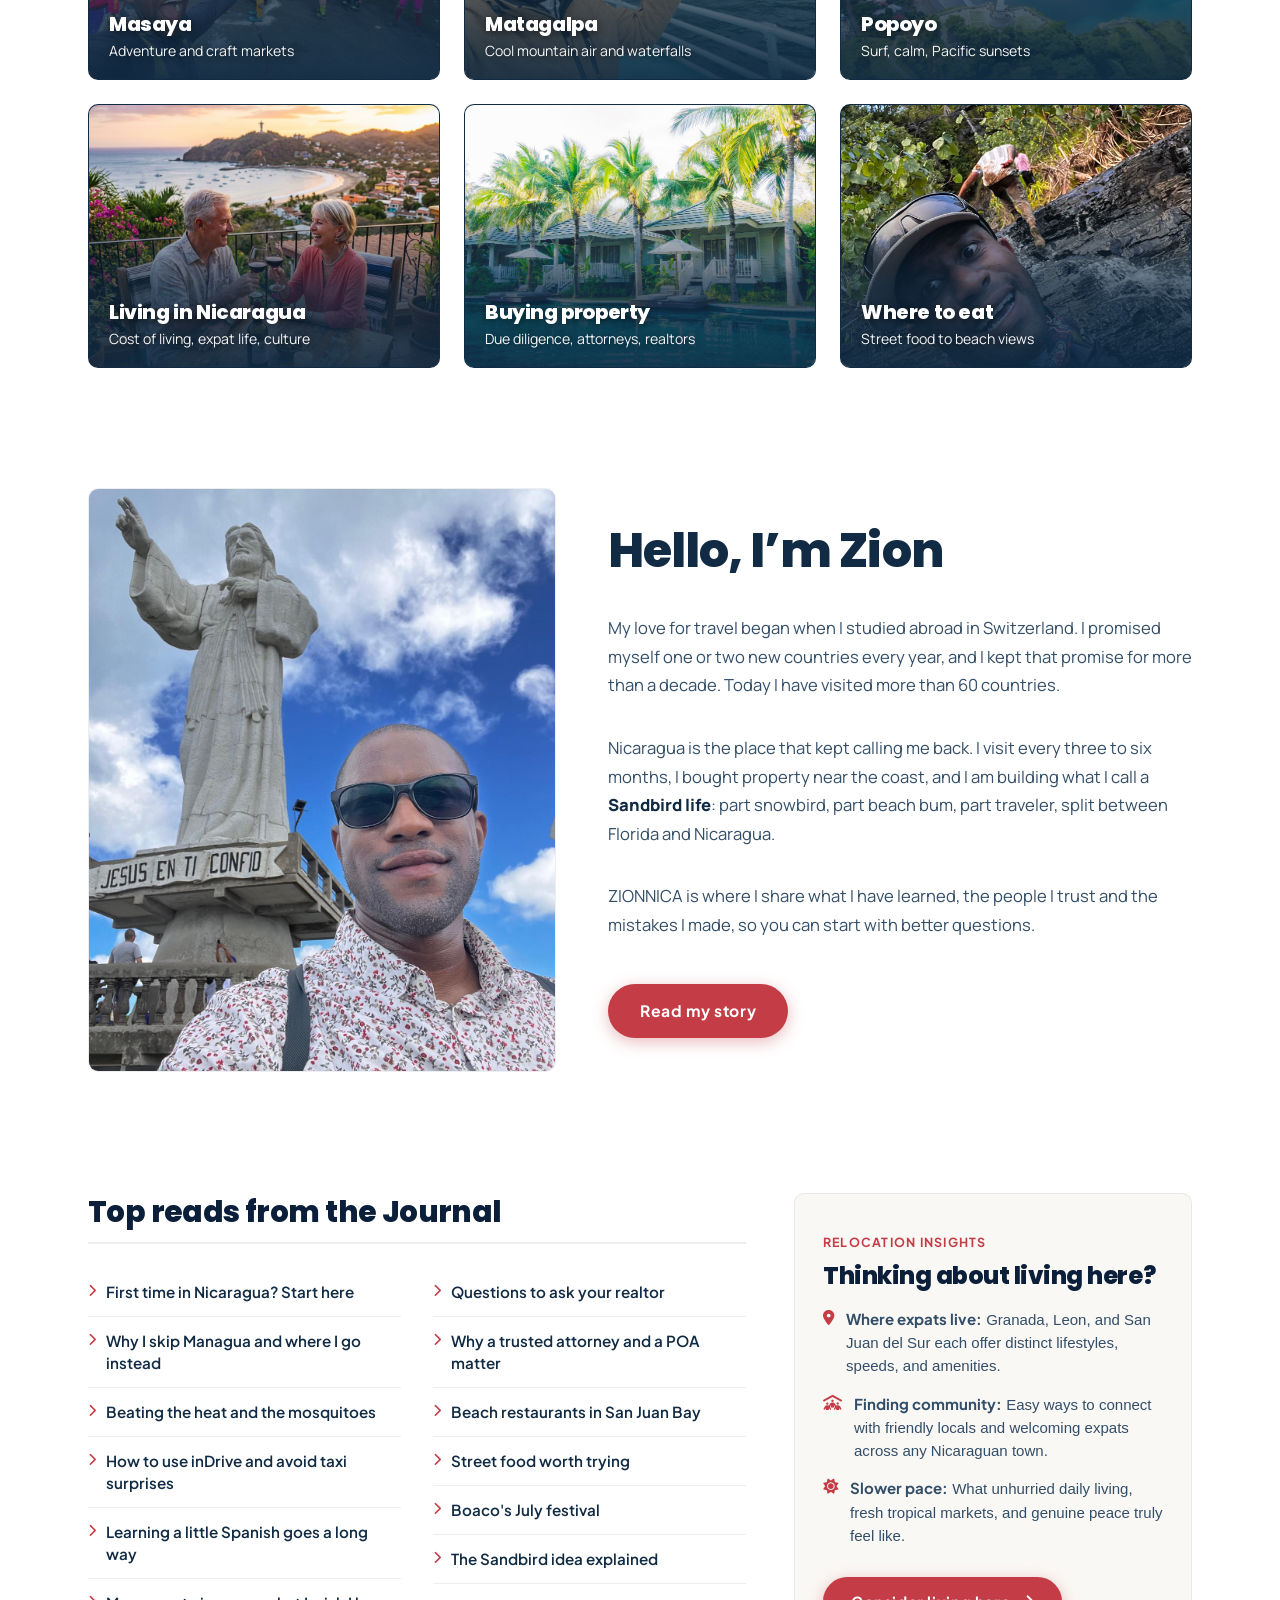
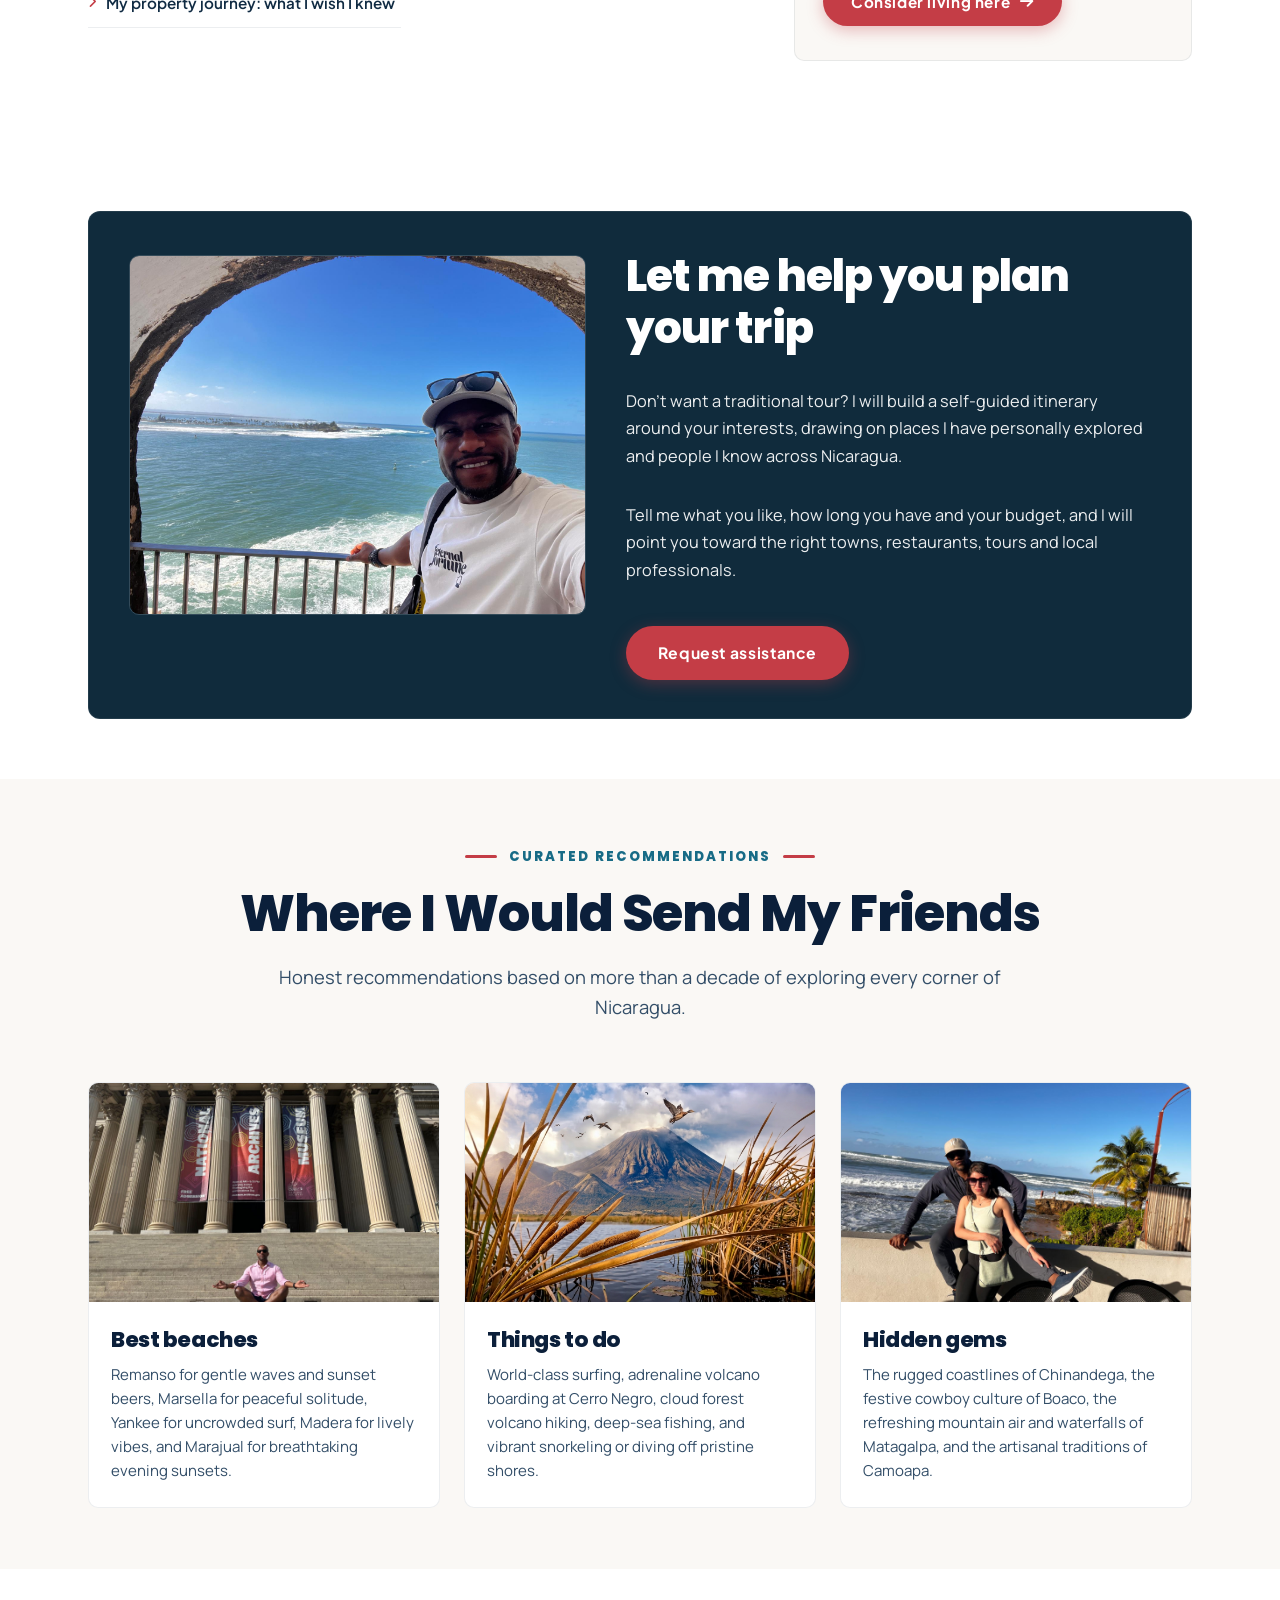
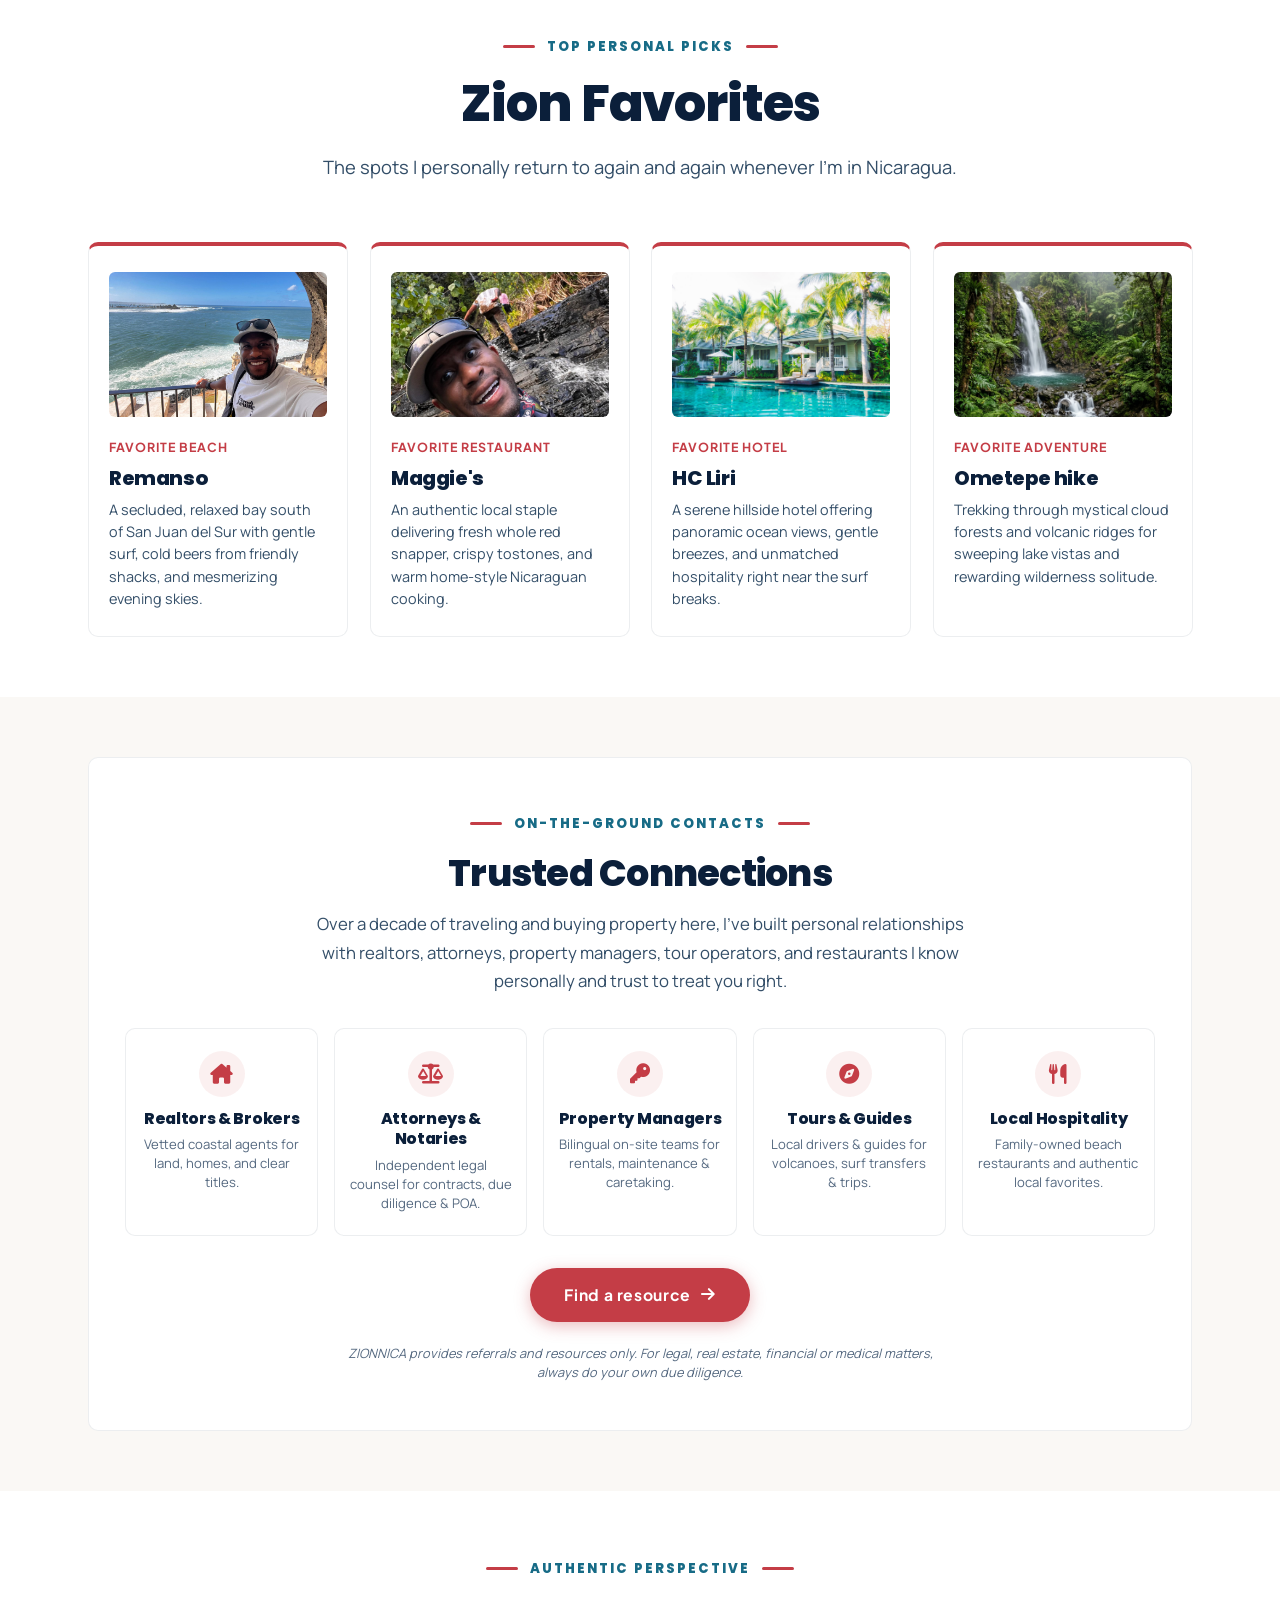
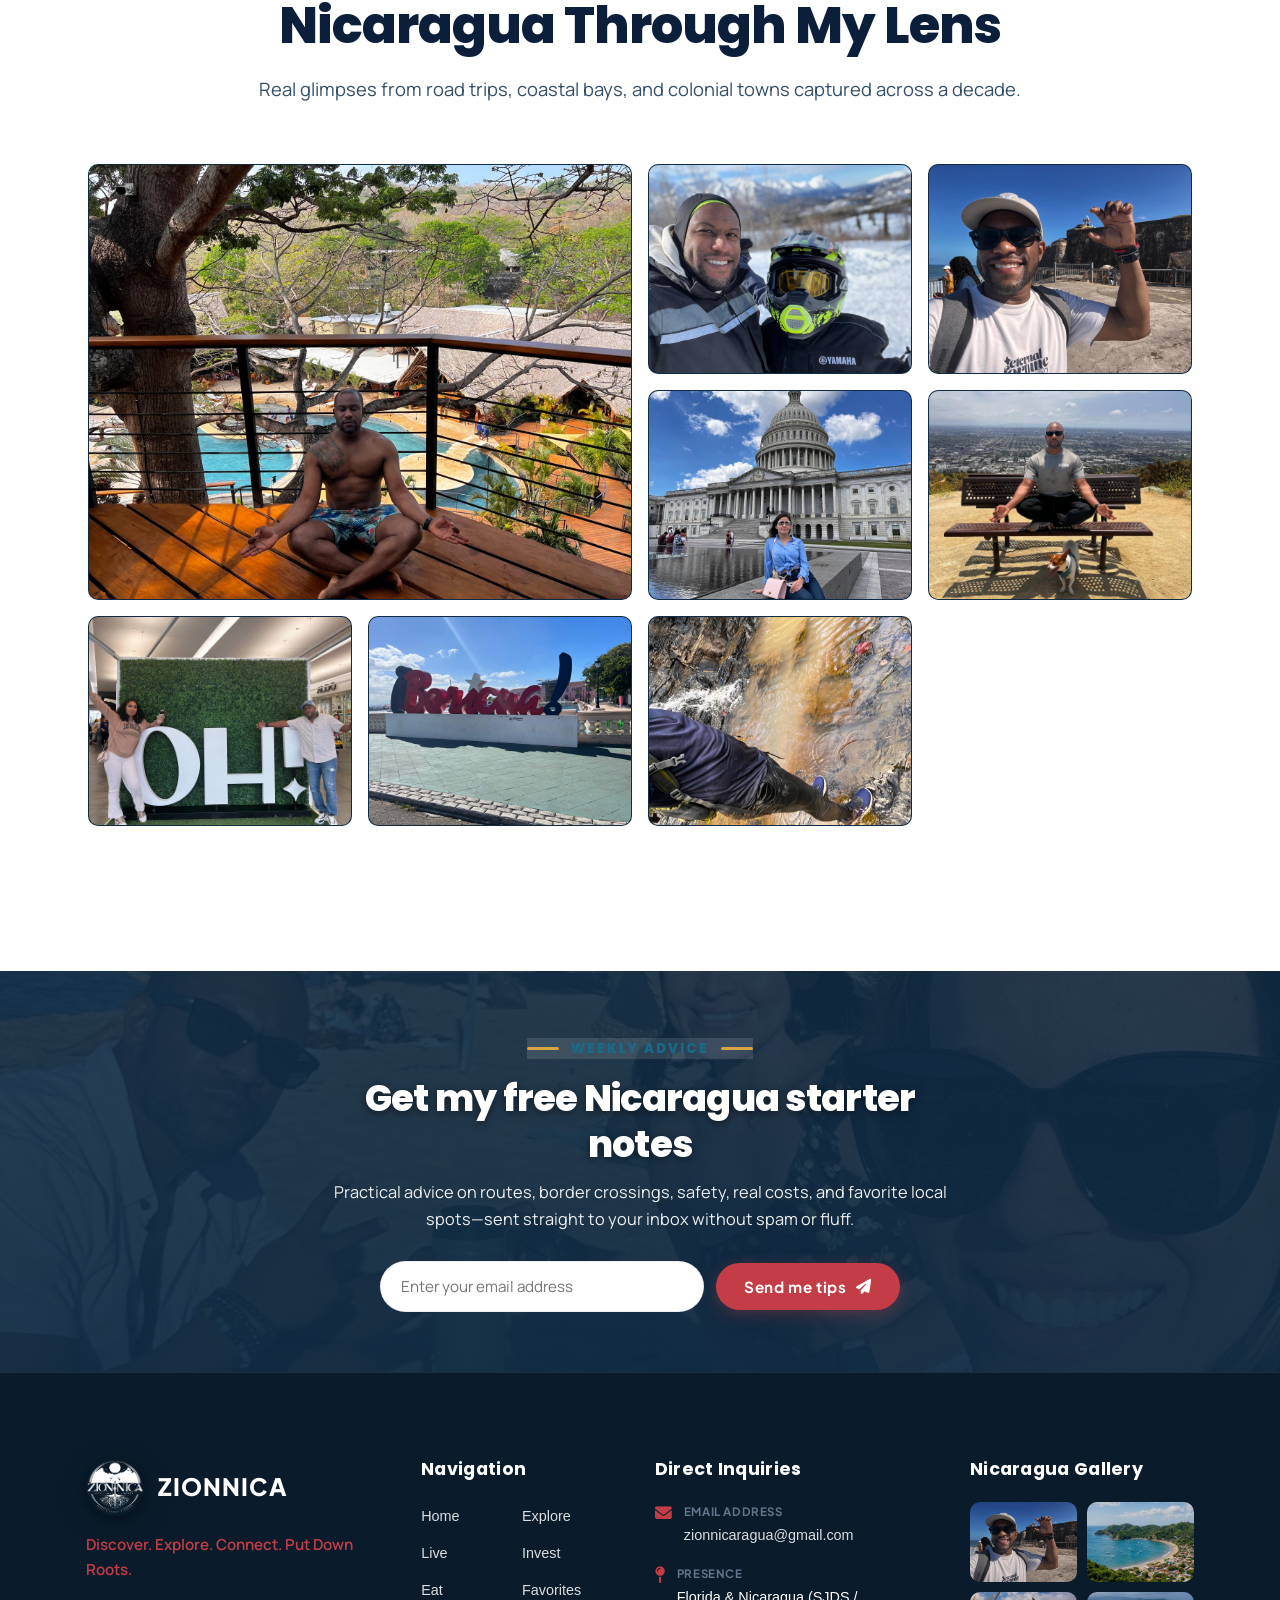
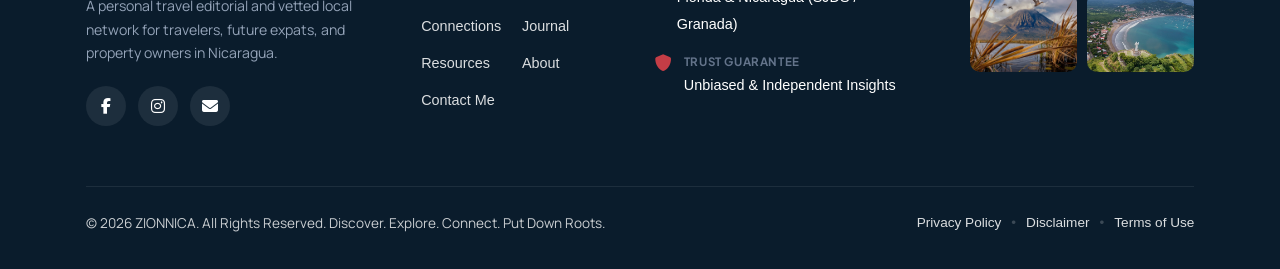
==== commit 1e381fdf: "Align inner page buttons to left, equalize button dimensions on desktop & mobile, push to GitHub" ====
--- a/index.html
+++ b/index.html
@@ -14,7 +14,25 @@
   <link
     href="https://fonts.googleapis.com/css2?family=Fraunces:ital,opsz,wght@0,9..144,500;0,9..144,600;1,9..144,500&family=Manrope:wght@400;500;600;700&family=Plus+Jakarta+Sans:wght@400;500;600;700;800&family=Poppins:ital,wght@0,300;0,400;0,500;0,600;0,700;0,800;1,400&display=swap"
     rel="stylesheet">
-  <link rel="stylesheet" href="style.css">
+  <link rel="stylesheet" href="style.css?v=2">
+  <style>
+    .reveal-on-scroll,
+    .reveal-on-scroll.is-revealed,
+    .nm-hero-content,
+    .editorial_header-wrap,
+    .nm-tile,
+    .nm-about-photo-wrap,
+    .nm-about-content,
+    .nm-plan-block,
+    .nm-fav-card,
+    .nm-conn-item,
+    .nm-connections-box,
+    .nm-gallery-item {
+      opacity: 1 !important;
+      transform: none !important;
+      visibility: visible !important;
+    }
+  </style>
   <link rel="icon" type="image/webp" href="assets/FAVICON.webp">
 </head>
 
@@ -707,8 +725,8 @@
             </div>
           </div>
 
-          <div style="margin-top: 26px;">
-            <a href="invest.html" class="cta_btn-primary">
+          <div style="margin-top: 32px;">
+            <a href="invest.html" class="floating-cta-btn" style="padding: 14px 34px !important; font-size: 0.98rem !important; display: inline-flex !important;">
               <span>Find a resource</span>
               <i class="fa-solid fa-arrow-right" aria-hidden="true"></i>
             </a>
@@ -829,19 +847,24 @@
          SECTION 10: NEWSLETTER
          Full-width colored section using existing project color
          ========================================================================== -->
-    <section class="nm-newsletter-section" id="newsletter">
-      <div class="container-large padding-global">
+        <!-- ==========================================================================
+         SECTION 10: NEWSLETTER
+         Photographic background with dark overlay
+         ========================================================================== -->
+    <section class="nm-newsletter-section" id="newsletter" style="position: relative; background: url('img/IMG-20260909-WA0005.jpg') center/cover no-repeat; padding: 100px 0; border: none; overflow: hidden;">
+      <div style="position: absolute; inset: 0; background: linear-gradient(180deg, rgba(16, 43, 67, 0.90) 0%, rgba(16, 43, 67, 0.95) 100%); z-index: 1;"></div>
+      <div class="container-large padding-global" style="position: relative; z-index: 2;">
         
         <div class="nm-newsletter-wrap reveal-on-scroll">
-          <div class="editorial_eyebrow-badge">
-            <span class="editorial_eyebrow-dash"></span>
-            <span class="editorial_eyebrow-text">WEEKLY ADVICE</span>
-            <span class="editorial_eyebrow-dash"></span>
-          </div>
-
-          <h2 class="nm-newsletter-title">Get my free Nicaragua starter notes</h2>
-
-          <p class="nm-newsletter-desc">
+          <div class="editorial_eyebrow-badge" style="background: rgba(255, 255, 255, 0.12); border-color: rgba(255, 255, 255, 0.25);">
+            <span class="editorial_eyebrow-dash" style="background: #D9A441;"></span>
+            <span class="editorial_eyebrow-text" style="color: #FFFFFF;">WEEKLY ADVICE</span>
+            <span class="editorial_eyebrow-dash" style="background: #D9A441;"></span>
+          </div>
+
+          <h2 class="nm-newsletter-title" style="color: #FFFFFF !important; text-shadow: 0 2px 8px rgba(0,0,0,0.5);">Get my free Nicaragua starter notes</h2>
+
+          <p class="nm-newsletter-desc" style="color: rgba(255, 255, 255, 0.92) !important;">
             Practical advice on routes, border crossings, safety, real costs, and favorite local spots—sent straight to your inbox without spam or fluff.
           </p>
 
@@ -851,48 +874,14 @@
             <input type="hidden" name="_captcha" value="false">
             <input type="hidden" name="_subject" value="New Subscriber to Nicaragua Starter Notes">
             
-            <input type="email" name="email" class="nm-newsletter-input" placeholder="Enter your email address" required aria-label="Your email address">
-            <button type="submit" class="cta_btn-primary nm-newsletter-btn">
+            <input type="email" name="email" class="nm-newsletter-input" placeholder="Enter your email address" required aria-label="Your email address" style="background: #FFFFFF; color: #102B43;">
+            <button type="submit" class="floating-cta-btn" style="padding: 14px 28px !important; cursor: pointer; border: none;">
               <span>Send me tips</span>
               <i class="fa-solid fa-paper-plane" aria-hidden="true"></i>
             </button>
           </form>
         </div>
 
-      </div>
-    </section>
-
-
-    <!-- ==========================================================================
-         SECTION 11: CLOSING CTA (Photographic Background with Dark Overlay)
-         Consistent with all inner pages
-         ========================================================================== -->
-    <section class="section_final-cta" id="contact" style="background-image: url('img/IMG-20260909-WA0005.jpg');">
-      <div class="final-cta_dark-overlay"></div>
-      <div class="padding-global final-cta_content-layer">
-        <div class="container-large text-center">
-          <div class="final-cta_box reveal-on-scroll">
-            <div class="final-cta_eyebrow-badge">
-              <span class="cta_eyebrow-dash"></span>
-              <span class="cta_eyebrow-text">UNTIL NEXT TIME</span>
-              <span class="cta_eyebrow-dash"></span>
-            </div>
-            <h2 class="final-cta_heading">Maybe One Day I'll See You Somewhere in Nicaragua.</h2>
-            <p class="final-cta_description">
-              Until then, explore the destinations, check the lifestyle realities, and start dreaming up your next journey.
-            </p>
-            <div class="final-cta_buttons-wrap">
-              <a href="explore.html" class="cta_btn-primary">
-                <span>Explore Nicaragua</span>
-                <i class="fa-solid fa-compass" aria-hidden="true"></i>
-              </a>
-              <a href="contact.html" class="cta_btn-secondary">
-                <span>Let's Connect</span>
-                <i class="fa-solid fa-paper-plane" aria-hidden="true"></i>
-              </a>
-            </div>
-          </div>
-        </div>
       </div>
     </section>
 
--- a/style.css
+++ b/style.css
@@ -4171,21 +4171,27 @@
   .recommendations-grid {
     grid-template-columns: repeat(2, 1fr);
   }
+
   .rec-card-highlight {
     grid-column: span 2;
   }
+
   .gems-columns {
     grid-template-columns: repeat(2, 1fr);
   }
+
   .challenges-grid {
     grid-template-columns: repeat(2, 1fr);
   }
+
   .invest-grid {
     grid-template-columns: repeat(2, 1fr);
   }
+
   .resources-pill-grid {
     grid-template-columns: repeat(2, 1fr);
   }
+
   .favorites-grid {
     grid-template-columns: repeat(2, 1fr);
   }
@@ -4196,26 +4202,33 @@
     flex-direction: column;
     gap: 40px;
   }
+
   .home-about_image-col {
     width: 100%;
   }
+
   .home-about_image-container {
     width: 100%;
     height: 480px;
   }
+
   .home-about_content-col {
     max-width: 100%;
   }
+
   .live-community-row {
     grid-template-columns: 1fr;
   }
+
   .connections-grid {
     grid-template-columns: repeat(2, 1fr);
   }
+
   .connections-callout {
     flex-direction: column;
     text-align: center;
   }
+
   .eat-grid {
     grid-template-columns: 1fr;
   }
@@ -4225,43 +4238,56 @@
   .hero-quick-actions {
     display: none;
   }
+
   .header_heading {
     font-size: 2.75rem;
   }
+
   .recommendations-grid {
     grid-template-columns: 1fr;
   }
+
   .rec-card-highlight {
     grid-column: span 1;
   }
+
   .gems-columns {
     grid-template-columns: 1fr;
   }
+
   .favorites-grid {
     grid-template-columns: 1fr;
   }
+
   .challenges-grid {
     grid-template-columns: 1fr;
   }
+
   .invest-grid {
     grid-template-columns: 1fr;
   }
+
   .invest-quote-banner {
     flex-direction: column;
     text-align: center;
   }
+
   .connections-grid {
     grid-template-columns: 1fr;
   }
+
   .resources-pill-grid {
     grid-template-columns: 1fr;
   }
+
   .contact-form-grid {
     grid-template-columns: 1fr;
   }
+
   .form-full-width {
     grid-column: span 1;
   }
+
   .modal-card-custom {
     padding: 30px 20px;
   }
@@ -4703,9 +4729,20 @@
 }
 
 @keyframes scrollWheelAnim {
-  0% { transform: translateY(0); opacity: 1; }
-  50% { transform: translateY(6px); opacity: 0.4; }
-  100% { transform: translateY(0); opacity: 1; }
+  0% {
+    transform: translateY(0);
+    opacity: 1;
+  }
+
+  50% {
+    transform: translateY(6px);
+    opacity: 0.4;
+  }
+
+  100% {
+    transform: translateY(0);
+    opacity: 1;
+  }
 }
 
 .scroll-text {
@@ -4723,8 +4760,15 @@
 }
 
 @keyframes bounceChevron {
-  0%, 100% { transform: translateY(0); }
-  50% { transform: translateY(4px); }
+
+  0%,
+  100% {
+    transform: translateY(0);
+  }
+
+  50% {
+    transform: translateY(4px);
+  }
 }
 
 /* Responsive adjustments */
@@ -4732,9 +4776,11 @@
   .hero-main-title {
     font-size: 4.2rem;
   }
+
   .floating-nav-menu {
     gap: 0;
   }
+
   .nav-item {
     padding: 8px 10px;
     font-size: 0.9rem;
@@ -4757,9 +4803,11 @@
     max-height: 80vh;
     overflow-y: auto;
   }
+
   .floating-nav-menu.active {
     display: flex;
   }
+
   .dropdown-menu {
     position: static;
     transform: none;
@@ -4771,12 +4819,15 @@
     padding: 8px 0 8px 15px;
     display: none;
   }
+
   .nav-dropdown.active .dropdown-menu {
     display: block;
   }
+
   .floating-mobile-toggle {
     display: flex;
   }
+
   .hero-main-title {
     font-size: 3.5rem;
   }
@@ -4787,28 +4838,36 @@
     top: 14px;
     padding: 0 12px;
   }
+
   .navbar_floating-container {
     padding: 8px 16px 8px 20px;
   }
+
   .logo-title {
     font-size: 1.25rem;
   }
+
   .floating-cta-btn {
     padding: 8px 18px;
     font-size: 0.85rem;
   }
+
   .hero-main-title {
     font-size: 2.75rem;
     letter-spacing: -0.5px;
   }
+
   .hero-tagline-desc {
     font-size: 1.05rem;
   }
+
   .hero-action-pair {
     flex-direction: column;
     align-items: flex-start;
   }
-  .hero-btn-primary, .hero-btn-story {
+
+  .hero-btn-primary,
+  .hero-btn-story {
     width: 100%;
     justify-content: center;
   }
@@ -4882,7 +4941,7 @@
   position: relative !important;
   width: 100% !important;
   min-height: 100vh !important;
-  background: 
+  background:
     linear-gradient(90deg, rgba(8, 24, 44, 0.88) 0%, rgba(8, 24, 44, 0.72) 42%, rgba(8, 24, 44, 0.32) 72%, rgba(8, 24, 44, 0.08) 100%),
     url('assets/hero_granada_sunset.jpg') no-repeat center center / cover !important;
   display: flex !important;
@@ -4898,12 +4957,14 @@
 }
 
 .hero-highlight-title {
-  color: #FF7A59 !important; /* Radiant warm terracotta/coral on dark */
+  color: #FF7A59 !important;
+  /* Radiant warm terracotta/coral on dark */
   text-shadow: 0 2px 10px rgba(0, 0, 0, 0.5) !important;
 }
 
 .hero-tagline-desc {
-  color: #F8FAFC !important; /* Crisp, readable off-white */
+  color: #F8FAFC !important;
+  /* Crisp, readable off-white */
   font-size: 1.25rem !important;
   line-height: 1.65 !important;
   text-shadow: 0 2px 6px rgba(0, 0, 0, 0.6) !important;
@@ -5244,14 +5305,17 @@
   .dest-tour-card {
     flex: 0 0 calc((100% - 22px) / 2);
   }
+
   .personal-travel-note-card {
     flex-direction: column;
     text-align: center;
     padding: 35px 25px;
   }
+
   .dest-tour-arrow.is-left {
     left: -10px;
   }
+
   .dest-tour-arrow.is-right {
     right: -10px;
   }
@@ -5261,15 +5325,19 @@
   .dest-tour-card {
     flex: 0 0 100%;
   }
+
   .personal-travel-note-card {
     padding: 28px 18px;
   }
+
   .note-title {
     font-size: 1.65rem;
   }
+
   .note-desc {
     font-size: 0.95rem;
   }
+
   .note-cta-btn {
     width: 100%;
     justify-content: center;
@@ -5554,9 +5622,11 @@
     grid-template-columns: 1fr;
     gap: 40px;
   }
+
   .founder-image-container {
     height: 440px;
   }
+
   .founder-heading {
     font-size: 2.75rem;
   }
@@ -5568,16 +5638,20 @@
     text-align: center;
     padding: 30px 20px;
   }
+
   .note-eyebrow-wrap {
     justify-content: center;
   }
+
   .note-cta-btn {
     width: 100%;
     justify-content: center;
   }
+
   .founder-heading {
     font-size: 2.25rem;
   }
+
   .founder-image-container {
     height: 360px;
   }
@@ -5601,14 +5675,20 @@
 }
 
 /* 1. Global Typography Harmonization */
-html, body {
+html,
+body {
   font-family: 'Plus Jakarta Sans', sans-serif !important;
   color: #1e293b !important;
   -webkit-font-smoothing: antialiased;
   -moz-osx-font-smoothing: grayscale;
 }
 
-h1, h2, h3, h4, h5, h6,
+h1,
+h2,
+h3,
+h4,
+h5,
+h6,
 .header_heading,
 .heading-style-60,
 .sec-title,
@@ -5629,7 +5709,13 @@
   color: #0B1F3A !important;
 }
 
-p, span, a, input, select, textarea, button,
+p,
+span,
+a,
+input,
+select,
+textarea,
+button,
 .text-size-medium,
 .text-size-regular,
 .founder-paragraph,
@@ -5714,7 +5800,8 @@
 .button::after,
 .button.is-alternate::after,
 .button_primary-about::after {
-  display: none !important; /* Remove legacy block slide animations for clean unified feel */
+  display: none !important;
+  /* Remove legacy block slide animations for clean unified feel */
 }
 
 .button:hover,
@@ -5811,6 +5898,7 @@
 }
 
 @media (max-width: 768px) {
+
   h2.sec-title,
   h2.heading-style-60,
   .founder-heading,
@@ -5826,11 +5914,28 @@
    100% Consistent Plus Jakarta Sans, Consistent Font Sizes & Pill Buttons
    ========================================================================== */
 
-*, *::before, *::after {
+*,
+*::before,
+*::after {
   box-sizing: border-box;
 }
 
-body, html, input, button, select, textarea, p, h1, h2, h3, h4, h5, h6, span, a, label {
+body,
+html,
+input,
+button,
+select,
+textarea,
+p,
+h1,
+h2,
+h3,
+h4,
+h5,
+h6,
+span,
+a,
+label {
   font-family: 'Plus Jakarta Sans', -apple-system, BlinkMacSystemFont, 'Segoe UI', Roboto, sans-serif;
 }
 
@@ -6082,12 +6187,14 @@
     grid-template-columns: 1fr;
     gap: 40px;
   }
+
   .founder-image-container {
     height: 400px !important;
   }
 }
 
 @media (max-width: 768px) {
+
   .section-main-heading,
   h2.sec-title,
   h2.heading-style-60,
@@ -6095,6 +6202,7 @@
   .founder-heading {
     font-size: 2.15rem !important;
   }
+
   .founder-image-container {
     height: 320px !important;
   }
@@ -6110,7 +6218,8 @@
 
 .section_choose-journey {
   padding: 110px 0 100px 0;
-  background-color: #F7F7F5; /* Warm White */
+  background-color: #F7F7F5;
+  /* Warm White */
   position: relative;
   overflow: hidden;
 }
@@ -6149,7 +6258,8 @@
 .journey_eyebrow-dash {
   width: 30px;
   height: 3px;
-  background-color: #C43D46; /* Crimson */
+  background-color: #C43D46;
+  /* Crimson */
   border-radius: 2px;
   display: inline-block;
 }
@@ -6159,7 +6269,8 @@
   font-size: 0.82rem !important;
   font-weight: 800 !important;
   letter-spacing: 2px !important;
-  color: #176B86 !important; /* Ocean Blue */
+  color: #176B86 !important;
+  /* Ocean Blue */
   text-transform: uppercase !important;
 }
 
@@ -6168,7 +6279,8 @@
   font-size: 3rem !important;
   font-weight: 800 !important;
   line-height: 1.18 !important;
-  color: #102B43 !important; /* Navy */
+  color: #102B43 !important;
+  /* Navy */
   letter-spacing: -0.8px !important;
   margin-bottom: 18px !important;
 }
@@ -6203,8 +6315,8 @@
   box-shadow: 0 16px 40px rgba(16, 43, 67, 0.10);
   background-color: #102B43;
   transition: transform 0.45s cubic-bezier(0.16, 1, 0.3, 1),
-              box-shadow 0.45s cubic-bezier(0.16, 1, 0.3, 1),
-              border-color 0.45s cubic-bezier(0.16, 1, 0.3, 1);
+    box-shadow 0.45s cubic-bezier(0.16, 1, 0.3, 1),
+    border-color 0.45s cubic-bezier(0.16, 1, 0.3, 1);
   border: 1px solid rgba(16, 43, 67, 0.08);
   display: flex;
   flex-direction: column;
@@ -6244,7 +6356,7 @@
   object-position: center;
   display: block;
   transition: transform 0.85s cubic-bezier(0.16, 1, 0.3, 1),
-              filter 0.85s cubic-bezier(0.16, 1, 0.3, 1);
+    filter 0.85s cubic-bezier(0.16, 1, 0.3, 1);
   filter: brightness(0.96) contrast(1.02);
 }
 
@@ -6257,14 +6369,12 @@
 .journey_overlay-scrim {
   position: absolute;
   inset: 0;
-  background: linear-gradient(
-    180deg,
-    rgba(16, 43, 67, 0.15) 0%,
-    rgba(16, 43, 67, 0.25) 30%,
-    rgba(16, 43, 67, 0.65) 60%,
-    rgba(16, 43, 67, 0.94) 85%,
-    #102B43 100%
-  );
+  background: linear-gradient(180deg,
+      rgba(16, 43, 67, 0.15) 0%,
+      rgba(16, 43, 67, 0.25) 30%,
+      rgba(16, 43, 67, 0.65) 60%,
+      rgba(16, 43, 67, 0.94) 85%,
+      #102B43 100%);
   z-index: 2;
   transition: opacity 0.5s ease;
 }
@@ -6291,7 +6401,8 @@
   flex-direction: column;
   justify-content: space-between;
   padding: 30px 28px;
-  pointer-events: none; /* Allows click to pass to outer link */
+  pointer-events: none;
+  /* Allows click to pass to outer link */
 }
 
 /* Top Badge Pill */
@@ -6306,7 +6417,8 @@
   font-size: 0.72rem !important;
   font-weight: 700 !important;
   letter-spacing: 1.6px !important;
-  color: #102B43 !important; /* Navy */
+  color: #102B43 !important;
+  /* Navy */
   background: rgba(247, 247, 245, 0.95);
   backdrop-filter: blur(8px);
   -webkit-backdrop-filter: blur(8px);
@@ -6325,7 +6437,8 @@
   width: 6px;
   height: 6px;
   border-radius: 50%;
-  background-color: #C43D46; /* Crimson */
+  background-color: #C43D46;
+  /* Crimson */
   display: inline-block;
   box-shadow: 0 0 6px rgba(196, 61, 70, 0.8);
 }
@@ -6389,7 +6502,8 @@
   bottom: -3px;
   width: 0;
   height: 2px;
-  background-color: #176B86; /* Ocean Blue */
+  background-color: #176B86;
+  /* Ocean Blue */
   transition: width 0.35s cubic-bezier(0.16, 1, 0.3, 1);
 }
 
@@ -6401,20 +6515,22 @@
   width: 42px;
   height: 42px;
   border-radius: 50%;
-  background-color: #C43D46; /* Crimson */
+  background-color: #C43D46;
+  /* Crimson */
   color: #FFFFFF;
   display: inline-flex;
   align-items: center;
   justify-content: center;
   box-shadow: 0 6px 18px rgba(196, 61, 70, 0.4);
   transition: transform 0.4s cubic-bezier(0.16, 1, 0.3, 1),
-              background-color 0.4s cubic-bezier(0.16, 1, 0.3, 1),
-              box-shadow 0.4s cubic-bezier(0.16, 1, 0.3, 1);
+    background-color 0.4s cubic-bezier(0.16, 1, 0.3, 1),
+    box-shadow 0.4s cubic-bezier(0.16, 1, 0.3, 1);
 }
 
 .journey_card:hover .journey_card-cta .cta-arrow-circle {
   transform: translateX(6px) scale(1.05);
-  background-color: #176B86; /* Transitions to Ocean Blue */
+  background-color: #176B86;
+  /* Transitions to Ocean Blue */
   box-shadow: 0 8px 22px rgba(23, 107, 134, 0.5);
 }
 
@@ -6437,10 +6553,12 @@
     grid-template-columns: repeat(2, 1fr);
     gap: 24px;
   }
+
   .journey_card:last-child {
     grid-column: span 2;
     height: 480px;
   }
+
   .journey_heading {
     font-size: 2.5rem !important;
   }
@@ -6450,27 +6568,34 @@
   .section_choose-journey {
     padding: 70px 0 60px 0;
   }
+
   .journey_cards-grid {
     grid-template-columns: 1fr;
     gap: 20px;
   }
+
   .journey_card,
   .journey_card:last-child {
     grid-column: auto;
     height: 500px;
   }
+
   .journey_heading {
     font-size: 2.15rem !important;
   }
+
   .journey_lead {
     font-size: 1rem !important;
   }
+
   .journey_card-title {
     font-size: 1.6rem !important;
   }
+
   .journey_card-desc {
     font-size: 0.92rem !important;
   }
+
   .journey_card-content {
     padding: 24px 20px;
   }
@@ -6505,9 +6630,9 @@
   box-shadow: 0 16px 40px rgba(16, 43, 67, 0.12);
   border: 1px solid rgba(255, 255, 255, 0.1);
   transition: flex 0.6s cubic-bezier(0.25, 1, 0.5, 1),
-              transform 0.4s ease,
-              box-shadow 0.4s ease,
-              border-color 0.4s ease;
+    transform 0.4s ease,
+    box-shadow 0.4s ease,
+    border-color 0.4s ease;
 }
 
 /* Hover or is-expanded expands to ~60% (flex: 2.8) while siblings shrink to flex: 0.8 */
@@ -6538,7 +6663,7 @@
   object-position: center;
   display: block;
   transition: transform 0.85s cubic-bezier(0.16, 1, 0.3, 1),
-              filter 0.85s cubic-bezier(0.16, 1, 0.3, 1);
+    filter 0.85s cubic-bezier(0.16, 1, 0.3, 1);
   filter: brightness(0.92) contrast(1.04);
 }
 
@@ -6551,13 +6676,11 @@
 .journey_panel-overlay {
   position: absolute;
   inset: 0;
-  background: linear-gradient(
-    180deg,
-    rgba(16, 43, 67, 0.15) 0%,
-    rgba(16, 43, 67, 0.35) 40%,
-    rgba(16, 43, 67, 0.78) 75%,
-    #102B43 100%
-  );
+  background: linear-gradient(180deg,
+      rgba(16, 43, 67, 0.15) 0%,
+      rgba(16, 43, 67, 0.35) 40%,
+      rgba(16, 43, 67, 0.78) 75%,
+      #102B43 100%);
   z-index: 2;
   transition: opacity 0.5s ease;
 }
@@ -6674,7 +6797,7 @@
   justify-content: center;
   box-shadow: 0 6px 18px rgba(196, 61, 70, 0.4);
   transition: transform 0.4s cubic-bezier(0.16, 1, 0.3, 1),
-              background-color 0.4s cubic-bezier(0.16, 1, 0.3, 1);
+    background-color 0.4s cubic-bezier(0.16, 1, 0.3, 1);
 }
 
 .journey_panel:hover .journey_panel-cta .cta-arrow-circle,
@@ -6694,7 +6817,8 @@
 }
 
 .section_editorial:nth-of-type(even) {
-  background-color: #F7F7F5; /* Warm White */
+  background-color: #F7F7F5;
+  /* Warm White */
 }
 
 /* Eyebrow Badge */
@@ -6721,7 +6845,8 @@
 .editorial_dash {
   width: 32px;
   height: 3px;
-  background-color: #C43D46; /* Crimson */
+  background-color: #C43D46;
+  /* Crimson */
   border-radius: 2px;
   display: inline-block;
 }
@@ -6732,7 +6857,8 @@
   font-size: 0.82rem !important;
   font-weight: 800 !important;
   letter-spacing: 2px !important;
-  color: #176B86 !important; /* Ocean Blue */
+  color: #176B86 !important;
+  /* Ocean Blue */
   text-transform: uppercase !important;
 }
 
@@ -6748,7 +6874,8 @@
   font-size: 2.85rem !important;
   font-weight: 800 !important;
   line-height: 1.2 !important;
-  color: #102B43 !important; /* Navy */
+  color: #102B43 !important;
+  /* Navy */
   letter-spacing: -0.6px !important;
   margin-bottom: 18px !important;
 }
@@ -6777,7 +6904,8 @@
   display: inline-flex;
   align-items: center;
   gap: 12px;
-  background-color: #C43D46; /* Crimson */
+  background-color: #C43D46;
+  /* Crimson */
   color: #FFFFFF !important;
   font-family: 'Poppins', sans-serif !important;
   font-size: 0.95rem !important;
@@ -6856,13 +6984,11 @@
 .eat_gradient-overlay {
   position: absolute;
   inset: 0;
-  background: linear-gradient(
-    180deg,
-    rgba(16, 43, 67, 0.1) 0%,
-    rgba(16, 43, 67, 0.4) 45%,
-    rgba(16, 43, 67, 0.92) 85%,
-    #102B43 100%
-  );
+  background: linear-gradient(180deg,
+      rgba(16, 43, 67, 0.1) 0%,
+      rgba(16, 43, 67, 0.4) 45%,
+      rgba(16, 43, 67, 0.92) 85%,
+      #102B43 100%);
   z-index: 2;
 }
 
@@ -7946,12 +8072,10 @@
 .final-cta_dark-overlay {
   position: absolute;
   inset: 0;
-  background: linear-gradient(
-    180deg,
-    rgba(16, 43, 67, 0.82) 0%,
-    rgba(16, 43, 67, 0.88) 50%,
-    rgba(16, 43, 67, 0.94) 100%
-  );
+  background: linear-gradient(180deg,
+      rgba(16, 43, 67, 0.82) 0%,
+      rgba(16, 43, 67, 0.88) 50%,
+      rgba(16, 43, 67, 0.94) 100%);
 }
 
 .final-cta_content-layer {
@@ -8300,32 +8424,41 @@
   .journey_accordion-track {
     height: 500px;
   }
+
   .eat_asymmetric-grid {
     grid-template-columns: 1fr;
   }
+
   .eat_featured-card {
     min-height: 480px;
   }
+
   .live_split-grid {
     grid-template-columns: 1fr;
     gap: 45px;
   }
+
   .live_main-photo-wrap {
     width: 100%;
     height: 440px;
   }
+
   .invest_topics-grid {
     grid-template-columns: repeat(2, 1fr);
   }
+
   .connections_network-grid {
     grid-template-columns: 1fr;
   }
+
   .journal_magazine-grid {
     grid-template-columns: 1fr;
   }
+
   .drawer_grid {
     grid-template-columns: repeat(2, 1fr);
   }
+
   .footer_grid-top {
     grid-template-columns: repeat(2, 1fr);
     gap: 40px;
@@ -8333,22 +8466,26 @@
 }
 
 @media (max-width: 768px) {
+
   /* Journey Accordion Mobile Stack */
   .journey_accordion-track {
     flex-direction: column;
     height: auto;
     gap: 16px;
   }
+
   .journey_panel {
     flex: none !important;
     height: 440px;
     width: 100%;
   }
+
   .journey_panel-desc {
     opacity: 1 !important;
     max-height: none !important;
     transform: none !important;
   }
+
   .journey_panel-title {
     font-size: 1.55rem !important;
   }
@@ -8357,93 +8494,117 @@
   .section_editorial {
     padding: 70px 0;
   }
+
   .editorial_heading {
     font-size: 2.15rem !important;
   }
+
   .editorial_lead {
     font-size: 0.98rem !important;
   }
+
   .eat_featured-card {
     min-height: 400px;
     padding: 24px;
   }
+
   .eat_card-title {
     font-size: 1.5rem !important;
   }
+
   .favorites_pills-row {
     grid-template-columns: 1fr;
     gap: 12px;
   }
+
   .favorites_showcase-strip {
     padding: 24px;
   }
+
   .live_floating-photo-wrap {
     width: 170px;
     height: 170px;
     bottom: -20px;
   }
+
   .live_stats-badge {
     top: 15px;
     right: 15px;
     padding: 10px 16px;
   }
+
   .stats_num {
     font-size: 1.6rem !important;
   }
+
   .invest_cinematic-banner {
     height: 380px;
   }
+
   .invest_floating-architectural {
     display: none;
   }
+
   .invest_banner-quote {
     bottom: 20px;
     left: 20px;
     right: 20px;
     padding: 16px;
   }
+
   .invest_topics-grid {
     grid-template-columns: 1fr;
   }
+
   .connections_callout-card {
     flex-direction: column;
     align-items: flex-start;
     padding: 24px;
   }
+
   .journal_preview-card {
     flex-direction: column;
   }
+
   .journal_preview-img-wrap {
     width: 100%;
     height: 180px;
   }
+
   .drawer_grid {
     grid-template-columns: 1fr;
     gap: 16px;
   }
+
   .final-cta_heading {
     font-size: 2.25rem !important;
   }
+
   .final-cta_buttons-wrap {
     flex-direction: column;
     width: 100%;
   }
+
   .final-cta_buttons-wrap a,
   .final-cta_buttons-wrap button {
     width: 100%;
     justify-content: center;
   }
+
   .final-cta_contact-strip {
     flex-direction: column;
     gap: 8px;
   }
+
   .contact-strip_separator {
     display: none;
   }
+
   .footer_grid-top {
     grid-template-columns: 1fr;
     gap: 35px;
   }
+
   .footer_bottom-row {
     flex-direction: column;
     gap: 15px;
@@ -8552,6 +8713,7 @@
     font-size: 0.78rem !important;
     gap: 3px !important;
   }
+
   .floating-cta-btn {
     padding: 8px 16px !important;
     font-size: 0.82rem !important;
@@ -8645,8 +8807,8 @@
   box-shadow: 0 16px 45px rgba(16, 43, 67, 0.12) !important;
   border: 1px solid rgba(255, 255, 255, 0.12) !important;
   transition: flex 0.75s cubic-bezier(0.16, 1, 0.3, 1),
-              box-shadow 0.4s ease,
-              border-color 0.4s ease !important;
+    box-shadow 0.4s ease,
+    border-color 0.4s ease !important;
   will-change: flex;
 }
 
@@ -8678,7 +8840,7 @@
   object-position: center !important;
   display: block !important;
   transition: transform 0.9s cubic-bezier(0.16, 1, 0.3, 1),
-              filter 0.9s cubic-bezier(0.16, 1, 0.3, 1) !important;
+    filter 0.9s cubic-bezier(0.16, 1, 0.3, 1) !important;
   filter: brightness(0.85) contrast(1.05) !important;
 }
 
@@ -8691,13 +8853,11 @@
 .split_panel-overlay {
   position: absolute !important;
   inset: 0 !important;
-  background: linear-gradient(
-    180deg,
-    rgba(16, 43, 67, 0.18) 0%,
-    rgba(16, 43, 67, 0.42) 35%,
-    rgba(16, 43, 67, 0.92) 80%,
-    #102B43 100%
-  ) !important;
+  background: linear-gradient(180deg,
+      rgba(16, 43, 67, 0.18) 0%,
+      rgba(16, 43, 67, 0.42) 35%,
+      rgba(16, 43, 67, 0.92) 80%,
+      #102B43 100%) !important;
   z-index: 2 !important;
   transition: opacity 0.5s ease !important;
 }
@@ -8728,7 +8888,7 @@
   opacity: 0 !important;
   visibility: hidden !important;
   transition: opacity 0.45s cubic-bezier(0.16, 1, 0.3, 1) 0.15s,
-              visibility 0.45s ease !important;
+    visibility 0.45s ease !important;
 }
 
 .split_panel:hover .split_panel-content,
@@ -8899,7 +9059,7 @@
   justify-content: center !important;
   box-shadow: 0 6px 20px rgba(196, 61, 70, 0.45) !important;
   transition: transform 0.4s cubic-bezier(0.16, 1, 0.3, 1),
-              background-color 0.4s cubic-bezier(0.16, 1, 0.3, 1) !important;
+    background-color 0.4s cubic-bezier(0.16, 1, 0.3, 1) !important;
 }
 
 .split_panel:hover .split_cta-icon,
@@ -8924,12 +9084,10 @@
 .final-cta_dark-overlay {
   position: absolute !important;
   inset: 0 !important;
-  background: linear-gradient(
-    180deg,
-    rgba(11, 26, 41, 0.82) 0%,
-    rgba(11, 26, 41, 0.88) 50%,
-    rgba(11, 26, 41, 0.95) 100%
-  ) !important;
+  background: linear-gradient(180deg,
+      rgba(11, 26, 41, 0.82) 0%,
+      rgba(11, 26, 41, 0.88) 50%,
+      rgba(11, 26, 41, 0.95) 100%) !important;
   z-index: 2 !important;
 }
 
@@ -9063,41 +9221,51 @@
   .header_floating-wrap {
     padding: 0 16px !important;
   }
+
   .navbar_floating-container {
     padding: 6px 14px !important;
   }
+
   .split_accordion-track {
     flex-direction: column !important;
     height: auto !important;
     gap: 18px !important;
   }
+
   .split_panel {
     flex: none !important;
     height: 480px !important;
     width: 100% !important;
   }
+
   .split_collapsed-teaser {
     display: none !important;
   }
+
   .split_panel-content {
     opacity: 1 !important;
     visibility: visible !important;
     padding: 26px 22px !important;
   }
+
   .split_title {
     font-size: 1.75rem !important;
   }
+
   .split_desc {
     font-size: 0.95rem !important;
     margin-bottom: 18px !important;
   }
+
   .final-cta_heading {
     font-size: 2.25rem !important;
   }
+
   .final-cta_contact-strip {
     flex-direction: column !important;
     gap: 10px !important;
   }
+
   .contact-strip_separator {
     display: none !important;
   }
@@ -9202,8 +9370,8 @@
   color: inherit !important;
   border: 1px solid rgba(255, 255, 255, 0.08) !important;
   transition: transform 0.3s cubic-bezier(0.16, 1, 0.3, 1),
-              box-shadow 0.3s cubic-bezier(0.16, 1, 0.3, 1),
-              border-color 0.3s ease !important;
+    box-shadow 0.3s cubic-bezier(0.16, 1, 0.3, 1),
+    border-color 0.3s ease !important;
 }
 
 .zc .card:hover,
@@ -9357,7 +9525,8 @@
    ========================================================================== */
 .section_guide-resources {
   padding: 105px 0 110px 0;
-  background-color: #FAF3EB; /* Authentic Warm Cream / Ivory */
+  background-color: #FAF3EB;
+  /* Authentic Warm Cream / Ivory */
   position: relative;
 }
 
@@ -9513,7 +9682,8 @@
   font-family: 'Poppins', sans-serif !important;
   font-size: 2.15rem !important;
   font-weight: 600 !important;
-  color: #C43D46 !important; /* Theme Crimson / Terracotta */
+  color: #C43D46 !important;
+  /* Theme Crimson / Terracotta */
   line-height: 1;
   min-width: 44px;
 }
@@ -9642,7 +9812,8 @@
   display: inline-flex;
   align-items: center;
   gap: 10px;
-  background: #102B43; /* Navy Pill */
+  background: #102B43;
+  /* Navy Pill */
   color: #FFFFFF !important;
   font-family: 'Poppins', sans-serif !important;
   font-size: 0.94rem !important;
@@ -9656,7 +9827,8 @@
 }
 
 .banner-btn:hover {
-  background: #C43D46; /* Transitions to Crimson on hover */
+  background: #C43D46;
+  /* Transitions to Crimson on hover */
   transform: translateY(-2px);
   box-shadow: 0 10px 24px rgba(196, 61, 70, 0.4);
 }
@@ -9667,6 +9839,7 @@
     grid-template-columns: 1fr;
     gap: 35px;
   }
+
   .guide-image-card {
     min-height: 400px;
   }
@@ -9676,39 +9849,49 @@
   .section_guide-resources {
     padding: 70px 0 75px 0;
   }
+
   .guide-title {
     font-size: 2.15rem !important;
   }
+
   .guide-image-card {
     min-height: 340px;
     padding: 24px 20px;
   }
+
   .guide-card-heading {
     font-size: 1.5rem !important;
   }
+
   .guide-item {
     padding: 14px 4px;
   }
+
   .guide-item__num {
     font-size: 1.8rem !important;
     min-width: 36px;
   }
+
   .guide-item__bar {
     margin: 0 12px 0 10px;
     height: 26px;
   }
+
   .guide-item__title {
     font-size: 1.1rem !important;
   }
+
   .guide-item__desc {
     font-size: 0.85rem !important;
   }
+
   .guide-bottom-banner {
     flex-direction: column;
     align-items: flex-start;
     gap: 18px;
     padding: 20px;
   }
+
   .banner-btn {
     width: 100%;
     justify-content: center;
@@ -9907,7 +10090,7 @@
   display: flex;
   flex-direction: column;
   transition: transform 0.4s cubic-bezier(0.16, 1, 0.3, 1),
-              box-shadow 0.4s cubic-bezier(0.16, 1, 0.3, 1);
+    box-shadow 0.4s cubic-bezier(0.16, 1, 0.3, 1);
   text-decoration: none;
   color: inherit;
 }
@@ -9970,7 +10153,7 @@
   display: flex;
   align-items: center;
   gap: 5px;
-  text-shadow: 0 2px 4px rgba(0,0,0,0.4);
+  text-shadow: 0 2px 4px rgba(0, 0, 0, 0.4);
 }
 
 .exp_location-tag i {
@@ -10114,10 +10297,12 @@
     grid-column: span 6;
     grid-row: span 2;
   }
+
   .gallery_photo-item.span-medium {
     grid-column: span 3;
     grid-row: span 1;
   }
+
   .gallery_photo-item.span-regular {
     grid-column: span 3;
     grid-row: span 1;
@@ -10125,6 +10310,7 @@
 }
 
 @media (max-width: 550px) {
+
   .gallery_photo-item.span-large,
   .gallery_photo-item.span-medium,
   .gallery_photo-item.span-regular {
@@ -10789,7 +10975,7 @@
   border-radius: 28px !important;
   overflow: hidden !important;
   min-height: 380px !important;
-  box-shadow: 0 20px 50px rgba(0,0,0,0.4) !important;
+  box-shadow: 0 20px 50px rgba(0, 0, 0, 0.4) !important;
 }
 
 .invest_banner-img {
@@ -10820,7 +11006,7 @@
   border-radius: 28px !important;
   padding: 40px !important;
   border: 2px solid #E2A93B !important;
-  box-shadow: 0 20px 50px rgba(0,0,0,0.35) !important;
+  box-shadow: 0 20px 50px rgba(0, 0, 0, 0.35) !important;
   display: flex !important;
   flex-direction: column !important;
   justify-content: space-between !important;
@@ -10898,7 +11084,7 @@
   border-radius: 22px !important;
   padding: 30px 24px !important;
   border: 1px solid rgba(255, 255, 255, 0.1) !important;
-  box-shadow: 0 14px 35px rgba(0,0,0,0.25) !important;
+  box-shadow: 0 14px 35px rgba(0, 0, 0, 0.25) !important;
   transition: transform 0.35s ease, border-color 0.35s ease !important;
 }
 
@@ -11192,6 +11378,7 @@
     grid-column: span 6 !important;
     height: 380px !important;
   }
+
   .gallery_mosaic-item.is-medium {
     grid-column: span 3 !important;
     height: 320px !important;
@@ -11199,6 +11386,7 @@
 }
 
 @media (max-width: 550px) {
+
   .gallery_mosaic-item.is-large,
   .gallery_mosaic-item.is-medium {
     grid-column: span 1 !important;
@@ -11277,334 +11465,1711 @@
    REDESIGNED SECTIONS (.zx): Eat, Live, Invest, Connections, Gallery
    Namespaced so it does not clash with older rules above.
    ========================================================== */
-.zx { --zx-bg:#fff; --zx-ink:#0B1F3A; --zx-muted:#4A6280; --zx-line:rgba(11,31,58,.16); --zx-gold:#d9a441;
-  background:var(--zx-bg); color:var(--zx-ink); padding:clamp(64px,8vw,112px) 0; font-family:var(--font-body); }
-.zx--white { --zx-bg:#fff; }
-.zx--cream { --zx-bg:#FAF3EB; }
-.zx--navy { --zx-bg:#0B1F3A; --zx-ink:#fff; --zx-muted:rgba(255,255,255,.8); --zx-line:rgba(255,255,255,.22); }
-.zx *, .zx *::before, .zx *::after { box-sizing:border-box; }
-.zx-wrap { max-width:1200px; margin:0 auto; padding:0 24px; }
-.zx-head { max-width:680px; margin:0 0 48px; }
-.zx h2.zx-title { font-size:clamp(2rem,3.6vw,3rem); line-height:1.12; letter-spacing:-.02em; font-weight:700; margin:0 0 16px; color:var(--zx-ink); }
-.zx h3 { color:var(--zx-ink); margin:0; font-weight:700; line-height:1.3; }
-.zx p { margin:0; }
-.zx .zx-lead { font-size:1.0625rem; line-height:1.65; color:var(--zx-muted); max-width:56ch; }
-.zx-cta { margin-top:48px; }
-.zx .zx-btn { display:inline-block; padding:14px 28px; border-radius:999px; background:#a32e27; color:#fff; font-weight:600; font-size:1rem; line-height:1.2; text-decoration:none; transition:background .25s; }
-.zx .zx-btn:hover { background:#8c2620; }
-.zx--navy .zx-btn { background:var(--zx-gold); color:#0B1F3A; }
-.zx--navy .zx-btn:hover { background:#e6b658; }
-.zx a:focus-visible, .zx button:focus-visible { outline:3px solid #e0a04a; outline-offset:3px; }
+.zx {
+  --zx-bg: #fff;
+  --zx-ink: #0B1F3A;
+  --zx-muted: #4A6280;
+  --zx-line: rgba(11, 31, 58, .16);
+  --zx-gold: #d9a441;
+  background: var(--zx-bg);
+  color: var(--zx-ink);
+  padding: clamp(64px, 8vw, 112px) 0;
+  font-family: var(--font-body);
+}
+
+.zx--white {
+  --zx-bg: #fff;
+}
+
+.zx--cream {
+  --zx-bg: #FAF3EB;
+}
+
+.zx--navy {
+  --zx-bg: #0B1F3A;
+  --zx-ink: #fff;
+  --zx-muted: rgba(255, 255, 255, .8);
+  --zx-line: rgba(255, 255, 255, .22);
+}
+
+.zx *,
+.zx *::before,
+.zx *::after {
+  box-sizing: border-box;
+}
+
+.zx-wrap {
+  max-width: 1200px;
+  margin: 0 auto;
+  padding: 0 24px;
+}
+
+.zx-head {
+  max-width: 680px;
+  margin: 0 0 48px;
+}
+
+.zx h2.zx-title {
+  font-size: clamp(2rem, 3.6vw, 3rem);
+  line-height: 1.12;
+  letter-spacing: -.02em;
+  font-weight: 700;
+  margin: 0 0 16px;
+  color: var(--zx-ink);
+}
+
+.zx h3 {
+  color: var(--zx-ink);
+  margin: 0;
+  font-weight: 700;
+  line-height: 1.3;
+}
+
+.zx p {
+  margin: 0;
+}
+
+.zx .zx-lead {
+  font-size: 1.0625rem;
+  line-height: 1.65;
+  color: var(--zx-muted);
+  max-width: 56ch;
+}
+
+.zx-cta {
+  margin-top: 48px;
+}
+
+.zx .zx-btn {
+  display: inline-block;
+  padding: 14px 28px;
+  border-radius: 999px;
+  background: #a32e27;
+  color: #fff;
+  font-weight: 600;
+  font-size: 1rem;
+  line-height: 1.2;
+  text-decoration: none;
+  transition: background .25s;
+}
+
+.zx .zx-btn:hover {
+  background: #8c2620;
+}
+
+.zx--navy .zx-btn {
+  background: var(--zx-gold);
+  color: #0B1F3A;
+}
+
+.zx--navy .zx-btn:hover {
+  background: #e6b658;
+}
+
+.zx a:focus-visible,
+.zx button:focus-visible {
+  outline: 3px solid #e0a04a;
+  outline-offset: 3px;
+}
 
 /* Eat */
-.zx-cards { display:grid; grid-template-columns:repeat(3,1fr); gap:32px; list-style:none; margin:0; padding:0; }
-.zx-media { position:relative; }
-.zx-media img { display:block; width:100%; aspect-ratio:4/3; object-fit:cover; border-radius:12px; }
-.zx-tag { position:absolute; top:14px; left:14px; background:#fff; color:#0B1F3A; font-weight:600; font-size:.875rem; padding:6px 14px; border-radius:999px; }
-.zx-card h3 { font-size:1.25rem; margin:20px 0 8px; }
-.zx-card p { font-size:1rem; line-height:1.65; color:var(--zx-muted); }
-.zx .zx-try { margin-top:14px; font-size:.9375rem; font-weight:600; color:var(--zx-ink); }
-.zx .zx-try span { font-weight:400; color:var(--zx-muted); }
-.zx-favs { margin-top:64px; padding-top:32px; border-top:1px solid var(--zx-line); }
-.zx-favs h3 { font-size:1.25rem; margin-bottom:20px; }
-.zx-favs dl { display:grid; grid-template-columns:repeat(4,1fr); gap:24px; margin:0; }
-.zx-favs dt { font-size:.9375rem; color:var(--zx-muted); margin-bottom:4px; }
-.zx-favs dd { margin:0; font-weight:600; line-height:1.4; }
+.zx-cards {
+  display: grid;
+  grid-template-columns: repeat(3, 1fr);
+  gap: 32px;
+  list-style: none;
+  margin: 0;
+  padding: 0;
+}
+
+.zx-media {
+  position: relative;
+}
+
+.zx-media img {
+  display: block;
+  width: 100%;
+  aspect-ratio: 4/3;
+  object-fit: cover;
+  border-radius: 12px;
+}
+
+.zx-tag {
+  position: absolute;
+  top: 14px;
+  left: 14px;
+  background: #fff;
+  color: #0B1F3A;
+  font-weight: 600;
+  font-size: .875rem;
+  padding: 6px 14px;
+  border-radius: 999px;
+}
+
+.zx-card h3 {
+  font-size: 1.25rem;
+  margin: 20px 0 8px;
+}
+
+.zx-card p {
+  font-size: 1rem;
+  line-height: 1.65;
+  color: var(--zx-muted);
+}
+
+.zx .zx-try {
+  margin-top: 14px;
+  font-size: .9375rem;
+  font-weight: 600;
+  color: var(--zx-ink);
+}
+
+.zx .zx-try span {
+  font-weight: 400;
+  color: var(--zx-muted);
+}
+
+.zx-favs {
+  margin-top: 64px;
+  padding-top: 32px;
+  border-top: 1px solid var(--zx-line);
+}
+
+.zx-favs h3 {
+  font-size: 1.25rem;
+  margin-bottom: 20px;
+}
+
+.zx-favs dl {
+  display: grid;
+  grid-template-columns: repeat(4, 1fr);
+  gap: 24px;
+  margin: 0;
+}
+
+.zx-favs dt {
+  font-size: .9375rem;
+  color: var(--zx-muted);
+  margin-bottom: 4px;
+}
+
+.zx-favs dd {
+  margin: 0;
+  font-weight: 600;
+  line-height: 1.4;
+}
 
 /* Live */
-.zx-live { display:grid; grid-template-columns:1.05fr 1fr; gap:64px; align-items:start; }
-.zx-quote { position:relative; margin:0; }
-.zx-quote img { display:block; width:100%; aspect-ratio:4/5; object-fit:cover; border-radius:16px; }
-.zx-quote figcaption { position:absolute; left:20px; right:20px; bottom:20px; padding:24px; border-radius:12px; background:rgba(11,31,58,.92); color:#fff; }
-.zx-quote blockquote { margin:0 0 12px; font-size:1.0625rem; line-height:1.6; }
-.zx-quote figcaption span { font-size:.9375rem; color:rgba(255,255,255,.8); }
-.zx-list { list-style:none; margin:0; padding:0; }
-.zx-list li { padding:28px 0; border-top:1px solid var(--zx-line); }
-.zx-list li:last-child { border-bottom:1px solid var(--zx-line); }
-.zx-list h3 { font-size:1.25rem; margin-bottom:8px; }
-.zx-list p { font-size:1rem; line-height:1.65; color:var(--zx-muted); max-width:52ch; }
+.zx-live {
+  display: grid;
+  grid-template-columns: 1.05fr 1fr;
+  gap: 64px;
+  align-items: start;
+}
+
+.zx-quote {
+  position: relative;
+  margin: 0;
+}
+
+.zx-quote img {
+  display: block;
+  width: 100%;
+  aspect-ratio: 4/5;
+  object-fit: cover;
+  border-radius: 16px;
+}
+
+.zx-quote figcaption {
+  position: absolute;
+  left: 20px;
+  right: 20px;
+  bottom: 20px;
+  padding: 24px;
+  border-radius: 12px;
+  background: rgba(11, 31, 58, .92);
+  color: #fff;
+}
+
+.zx-quote blockquote {
+  margin: 0 0 12px;
+  font-size: 1.0625rem;
+  line-height: 1.6;
+}
+
+.zx-quote figcaption span {
+  font-size: .9375rem;
+  color: rgba(255, 255, 255, .8);
+}
+
+.zx-list {
+  list-style: none;
+  margin: 0;
+  padding: 0;
+}
+
+.zx-list li {
+  padding: 28px 0;
+  border-top: 1px solid var(--zx-line);
+}
+
+.zx-list li:last-child {
+  border-bottom: 1px solid var(--zx-line);
+}
+
+.zx-list h3 {
+  font-size: 1.25rem;
+  margin-bottom: 8px;
+}
+
+.zx-list p {
+  font-size: 1rem;
+  line-height: 1.65;
+  color: var(--zx-muted);
+  max-width: 52ch;
+}
 
 /* Invest */
-.zx-invest-top { display:grid; grid-template-columns:1fr 1fr; gap:56px; align-items:center; }
-.zx-invest-top img { display:block; width:100%; aspect-ratio:4/3; object-fit:cover; border-radius:16px; }
-.zx-rule { margin:0 0 20px; font-size:clamp(1.75rem,3vw,2.5rem); font-weight:700; line-height:1.2; letter-spacing:-.01em; color:#fff; }
-.zx-steps { list-style:none; counter-reset:step; display:grid; grid-template-columns:repeat(4,1fr); gap:32px; margin:72px 0 0; padding:0; }
-.zx-steps li { counter-increment:step; border-top:2px solid var(--zx-gold); padding-top:20px; }
-.zx-steps li::before { content:counter(step); display:block; font-weight:700; font-size:1.125rem; color:var(--zx-gold); margin-bottom:10px; }
-.zx-steps h3 { font-size:1.125rem; margin-bottom:8px; }
-.zx-steps p { font-size:1rem; line-height:1.6; color:var(--zx-muted); }
-.zx .zx-note { margin-top:48px; max-width:72ch; padding-left:16px; border-left:3px solid var(--zx-gold); font-size:.9375rem; line-height:1.6; color:var(--zx-muted); }
-.zx .zx-note strong { color:#fff; }
+.zx-invest-top {
+  display: grid;
+  grid-template-columns: 1fr 1fr;
+  gap: 56px;
+  align-items: center;
+}
+
+.zx-invest-top img {
+  display: block;
+  width: 100%;
+  aspect-ratio: 4/3;
+  object-fit: cover;
+  border-radius: 16px;
+}
+
+.zx-rule {
+  margin: 0 0 20px;
+  font-size: clamp(1.75rem, 3vw, 2.5rem);
+  font-weight: 700;
+  line-height: 1.2;
+  letter-spacing: -.01em;
+  color: #fff;
+}
+
+.zx-steps {
+  list-style: none;
+  counter-reset: step;
+  display: grid;
+  grid-template-columns: repeat(4, 1fr);
+  gap: 32px;
+  margin: 72px 0 0;
+  padding: 0;
+}
+
+.zx-steps li {
+  counter-increment: step;
+  border-top: 2px solid var(--zx-gold);
+  padding-top: 20px;
+}
+
+.zx-steps li::before {
+  content: counter(step);
+  display: block;
+  font-weight: 700;
+  font-size: 1.125rem;
+  color: var(--zx-gold);
+  margin-bottom: 10px;
+}
+
+.zx-steps h3 {
+  font-size: 1.125rem;
+  margin-bottom: 8px;
+}
+
+.zx-steps p {
+  font-size: 1rem;
+  line-height: 1.6;
+  color: var(--zx-muted);
+}
+
+.zx .zx-note {
+  margin-top: 48px;
+  max-width: 72ch;
+  padding-left: 16px;
+  border-left: 3px solid var(--zx-gold);
+  font-size: .9375rem;
+  line-height: 1.6;
+  color: var(--zx-muted);
+}
+
+.zx .zx-note strong {
+  color: #fff;
+}
 
 /* Connections */
-.zx-split { display:grid; grid-template-columns:5fr 7fr; gap:72px; align-items:start; }
-.zx-side { position:sticky; top:120px; }
-.zx-rows { border-bottom:1px solid var(--zx-line); }
-.zx .zx-row { display:grid; grid-template-columns:56px 1fr 20px; gap:20px; align-items:center; padding:24px 0; border-top:1px solid var(--zx-line); color:var(--zx-ink); text-decoration:none; }
-.zx-ico { display:grid; place-items:center; width:56px; height:56px; border-radius:50%; background:#0B1F3A; color:#fff; font-size:1.25rem; }
-.zx-row h3 { font-size:1.1875rem; margin-bottom:4px; }
-.zx-row p { font-size:1rem; line-height:1.55; color:var(--zx-muted); }
-.zx-go { color:var(--zx-muted); font-size:.875rem; transition:transform .25s, color .25s; }
-.zx-row:hover h3 { color:#a32e27; }
-.zx-row:hover .zx-go { color:#a32e27; transform:translateX(4px); }
+.zx-split {
+  display: grid;
+  grid-template-columns: 5fr 7fr;
+  gap: 72px;
+  align-items: start;
+}
+
+.zx-side {
+  position: sticky;
+  top: 120px;
+}
+
+.zx-rows {
+  border-bottom: 1px solid var(--zx-line);
+}
+
+.zx .zx-row {
+  display: grid;
+  grid-template-columns: 56px 1fr 20px;
+  gap: 20px;
+  align-items: center;
+  padding: 24px 0;
+  border-top: 1px solid var(--zx-line);
+  color: var(--zx-ink);
+  text-decoration: none;
+}
+
+.zx-ico {
+  display: grid;
+  place-items: center;
+  width: 56px;
+  height: 56px;
+  border-radius: 50%;
+  background: #0B1F3A;
+  color: #fff;
+  font-size: 1.25rem;
+}
+
+.zx-row h3 {
+  font-size: 1.1875rem;
+  margin-bottom: 4px;
+}
+
+.zx-row p {
+  font-size: 1rem;
+  line-height: 1.55;
+  color: var(--zx-muted);
+}
+
+.zx-go {
+  color: var(--zx-muted);
+  font-size: .875rem;
+  transition: transform .25s, color .25s;
+}
+
+.zx-row:hover h3 {
+  color: #a32e27;
+}
+
+.zx-row:hover .zx-go {
+  color: #a32e27;
+  transform: translateX(4px);
+}
 
 /* Gallery */
-.zx-filters { display:flex; flex-wrap:wrap; gap:10px; margin-bottom:32px; }
-.zx .zx-pill { border:1px solid rgba(11,31,58,.28); background:transparent; color:#0B1F3A; padding:10px 20px; border-radius:999px; font:600 .9375rem var(--font-body); cursor:pointer; }
-.zx .zx-pill:hover { border-color:#0B1F3A; }
-.zx .zx-pill.is-active { background:#0B1F3A; border-color:#0B1F3A; color:#fff; }
-.zx-gal { display:grid; grid-template-columns:repeat(3,1fr); gap:20px; }
-.zx-gal figure { position:relative; margin:0; overflow:hidden; border-radius:12px; aspect-ratio:4/3; }
-.zx-gal figure[hidden] { display:none; }
-.zx-gal img { display:block; width:100%; height:100%; object-fit:cover; }
-.zx-gal figcaption { position:absolute; left:0; right:0; bottom:0; padding:48px 20px 16px; background:linear-gradient(to top,rgba(11,31,58,.9),rgba(11,31,58,0)); color:#fff; }
-.zx-gal figcaption strong { display:block; font-size:1.0625rem; line-height:1.35; }
-.zx-gal figcaption span { font-size:.9375rem; color:rgba(255,255,255,.88); }
-@media (prefers-reduced-motion:no-preference) { .zx-gal img { transition:transform .5s; } .zx-gal figure:hover img { transform:scale(1.04); } }
+.zx-filters {
+  display: flex;
+  flex-wrap: wrap;
+  gap: 10px;
+  margin-bottom: 32px;
+}
+
+.zx .zx-pill {
+  border: 1px solid rgba(11, 31, 58, .28);
+  background: transparent;
+  color: #0B1F3A;
+  padding: 10px 20px;
+  border-radius: 999px;
+  font: 600 .9375rem var(--font-body);
+  cursor: pointer;
+}
+
+.zx .zx-pill:hover {
+  border-color: #0B1F3A;
+}
+
+.zx .zx-pill.is-active {
+  background: #0B1F3A;
+  border-color: #0B1F3A;
+  color: #fff;
+}
+
+.zx-gal {
+  display: grid;
+  grid-template-columns: repeat(3, 1fr);
+  gap: 20px;
+}
+
+.zx-gal figure {
+  position: relative;
+  margin: 0;
+  overflow: hidden;
+  border-radius: 12px;
+  aspect-ratio: 4/3;
+}
+
+.zx-gal figure[hidden] {
+  display: none;
+}
+
+.zx-gal img {
+  display: block;
+  width: 100%;
+  height: 100%;
+  object-fit: cover;
+}
+
+.zx-gal figcaption {
+  position: absolute;
+  left: 0;
+  right: 0;
+  bottom: 0;
+  padding: 48px 20px 16px;
+  background: linear-gradient(to top, rgba(11, 31, 58, .9), rgba(11, 31, 58, 0));
+  color: #fff;
+}
+
+.zx-gal figcaption strong {
+  display: block;
+  font-size: 1.0625rem;
+  line-height: 1.35;
+}
+
+.zx-gal figcaption span {
+  font-size: .9375rem;
+  color: rgba(255, 255, 255, .88);
+}
+
+@media (prefers-reduced-motion:no-preference) {
+  .zx-gal img {
+    transition: transform .5s;
+  }
+
+  .zx-gal figure:hover img {
+    transform: scale(1.04);
+  }
+}
 
 @media (max-width:960px) {
-  .zx-cards { grid-template-columns:1fr; max-width:560px; }
-  .zx-live, .zx-invest-top, .zx-split { grid-template-columns:1fr; gap:40px; }
-  .zx-side { position:static; }
-  .zx-steps { grid-template-columns:repeat(2,1fr); }
-  .zx-favs dl { grid-template-columns:repeat(2,1fr); }
-  .zx-gal { grid-template-columns:repeat(2,1fr); }
-}
+  .zx-cards {
+    grid-template-columns: 1fr;
+    max-width: 560px;
+  }
+
+  .zx-live,
+  .zx-invest-top,
+  .zx-split {
+    grid-template-columns: 1fr;
+    gap: 40px;
+  }
+
+  .zx-side {
+    position: static;
+  }
+
+  .zx-steps {
+    grid-template-columns: repeat(2, 1fr);
+  }
+
+  .zx-favs dl {
+    grid-template-columns: repeat(2, 1fr);
+  }
+
+  .zx-gal {
+    grid-template-columns: repeat(2, 1fr);
+  }
+}
+
 @media (max-width:600px) {
-  .zx-steps, .zx-gal { grid-template-columns:1fr; }
-  .zx-quote figcaption { position:static; margin-top:-8px; border-radius:0 0 12px 12px; }
-  .zx-quote img { aspect-ratio:4/3; }
+
+  .zx-steps,
+  .zx-gal {
+    grid-template-columns: 1fr;
+  }
+
+  .zx-quote figcaption {
+    position: static;
+    margin-top: -8px;
+    border-radius: 0 0 12px 12px;
+  }
+
+  .zx-quote img {
+    aspect-ratio: 4/3;
+  }
 }
 
 /* ===== .zx v2: modern bento look (overrides above) ===== */
-.zx--cream { --zx-bg:#F3F5F9; }
-.zx--navy { background:radial-gradient(1100px 520px at 88% -8%,#1f4c7d 0%,transparent 62%),#0B1F3A; }
-.zx-head { max-width:820px; }
-.zx h2.zx-title { font-size:clamp(2.25rem,5vw,4rem); font-weight:800; letter-spacing:-.035em; line-height:1.05; }
-.zx .zx-btn { padding:16px 32px; box-shadow:0 10px 24px rgba(163,46,39,.28); }
-.zx--navy .zx-btn { box-shadow:0 10px 24px rgba(0,0,0,.3); }
+.zx--cream {
+  --zx-bg: #F3F5F9;
+}
+
+.zx--navy {
+  background: radial-gradient(1100px 520px at 88% -8%, #1f4c7d 0%, transparent 62%), #0B1F3A;
+}
+
+.zx-head {
+  max-width: 820px;
+}
+
+.zx h2.zx-title {
+  font-size: clamp(2.25rem, 5vw, 4rem);
+  font-weight: 800;
+  letter-spacing: -.035em;
+  line-height: 1.05;
+}
+
+.zx .zx-btn {
+  padding: 16px 32px;
+  box-shadow: 0 10px 24px rgba(163, 46, 39, .28);
+}
+
+.zx--navy .zx-btn {
+  box-shadow: 0 10px 24px rgba(0, 0, 0, .3);
+}
 
 /* Eat: bento photo tiles */
-.zx-cards { grid-template-columns:1.5fr 1fr; grid-template-rows:repeat(2,minmax(280px,1fr)); gap:20px; }
-.zx .zx-card { position:relative; overflow:hidden; border-radius:28px; min-height:280px; padding:28px; display:flex; flex-direction:column; justify-content:flex-end; color:#fff; }
-.zx .zx-card:first-child { grid-row:span 2; min-height:580px; }
-.zx-card .zx-media { position:absolute; inset:0; z-index:0; }
-.zx-card .zx-media img { height:100%; aspect-ratio:auto; border-radius:0; }
-.zx-card::after { content:""; position:absolute; inset:0; z-index:1; background:linear-gradient(to top,rgba(8,20,38,.9) 8%,rgba(8,20,38,0) 68%); }
-.zx .zx-card h3, .zx .zx-card p { position:relative; z-index:2; color:#fff; }
-.zx .zx-card h3 { font-size:1.5rem; margin:0 0 8px; }
-.zx .zx-card:first-child h3 { font-size:2rem; max-width:18ch; }
-.zx .zx-card p { color:rgba(255,255,255,.9); max-width:46ch; }
-.zx .zx-card .zx-try span { color:rgba(255,255,255,.8); }
-.zx-tag { z-index:2; }
-.zx-favs { margin-top:20px; padding:32px; background:#F3F5F9; border:0; border-radius:28px; }
+.zx-cards {
+  grid-template-columns: 1.5fr 1fr;
+  grid-template-rows: repeat(2, minmax(280px, 1fr));
+  gap: 20px;
+}
+
+.zx .zx-card {
+  position: relative;
+  overflow: hidden;
+  border-radius: 28px;
+  min-height: 280px;
+  padding: 28px;
+  display: flex;
+  flex-direction: column;
+  justify-content: flex-end;
+  color: #fff;
+}
+
+.zx .zx-card:first-child {
+  grid-row: span 2;
+  min-height: 580px;
+}
+
+.zx-card .zx-media {
+  position: absolute;
+  inset: 0;
+  z-index: 0;
+}
+
+.zx-card .zx-media img {
+  height: 100%;
+  aspect-ratio: auto;
+  border-radius: 0;
+}
+
+.zx-card::after {
+  content: "";
+  position: absolute;
+  inset: 0;
+  z-index: 1;
+  background: linear-gradient(to top, rgba(8, 20, 38, .9) 8%, rgba(8, 20, 38, 0) 68%);
+}
+
+.zx .zx-card h3,
+.zx .zx-card p {
+  position: relative;
+  z-index: 2;
+  color: #fff;
+}
+
+.zx .zx-card h3 {
+  font-size: 1.5rem;
+  margin: 0 0 8px;
+}
+
+.zx .zx-card:first-child h3 {
+  font-size: 2rem;
+  max-width: 18ch;
+}
+
+.zx .zx-card p {
+  color: rgba(255, 255, 255, .9);
+  max-width: 46ch;
+}
+
+.zx .zx-card .zx-try span {
+  color: rgba(255, 255, 255, .8);
+}
+
+.zx-tag {
+  z-index: 2;
+}
+
+.zx-favs {
+  margin-top: 20px;
+  padding: 32px;
+  background: #F3F5F9;
+  border: 0;
+  border-radius: 28px;
+}
 
 /* Live: glass quote + soft tiles */
-.zx-live { grid-template-columns:1fr 1fr; gap:24px; }
-.zx-quote img { border-radius:32px; aspect-ratio:4/5; }
-.zx-quote figcaption { background:rgba(11,31,58,.55); backdrop-filter:blur(14px); -webkit-backdrop-filter:blur(14px); border-radius:20px; }
-.zx-list { display:grid; grid-template-columns:1fr 1fr; gap:16px; }
-.zx-list li, .zx-list li:last-child { background:#fff; border:0; border-radius:24px; padding:28px; }
-.zx-list h3 { font-size:1.375rem; }
+.zx-live {
+  grid-template-columns: 1fr 1fr;
+  gap: 24px;
+}
+
+.zx-quote img {
+  border-radius: 32px;
+  aspect-ratio: 4/5;
+}
+
+.zx-quote figcaption {
+  background: rgba(11, 31, 58, .55);
+  backdrop-filter: blur(14px);
+  -webkit-backdrop-filter: blur(14px);
+  border-radius: 20px;
+}
+
+.zx-list {
+  display: grid;
+  grid-template-columns: 1fr 1fr;
+  gap: 16px;
+}
+
+.zx-list li,
+.zx-list li:last-child {
+  background: #fff;
+  border: 0;
+  border-radius: 24px;
+  padding: 28px;
+}
+
+.zx-list h3 {
+  font-size: 1.375rem;
+}
 
 /* Invest: glass step tiles */
-.zx-invest-top img { border-radius:32px; }
-.zx-rule { font-size:clamp(2.25rem,4vw,3.5rem); letter-spacing:-.03em; }
-.zx-steps { gap:16px; }
-.zx-steps li { background:rgba(255,255,255,.06); border:1px solid rgba(255,255,255,.14); border-radius:24px; padding:28px; }
-.zx-steps li::before { font-size:2.5rem; font-weight:800; line-height:1; margin-bottom:16px; }
+.zx-invest-top img {
+  border-radius: 32px;
+}
+
+.zx-rule {
+  font-size: clamp(2.25rem, 4vw, 3.5rem);
+  letter-spacing: -.03em;
+}
+
+.zx-steps {
+  gap: 16px;
+}
+
+.zx-steps li {
+  background: rgba(255, 255, 255, .06);
+  border: 1px solid rgba(255, 255, 255, .14);
+  border-radius: 24px;
+  padding: 28px;
+}
+
+.zx-steps li::before {
+  font-size: 2.5rem;
+  font-weight: 800;
+  line-height: 1;
+  margin-bottom: 16px;
+}
 
 /* Connections: 2x2 tiles */
-.zx-rows { display:grid; grid-template-columns:1fr 1fr; gap:16px; border:0; }
-.zx .zx-row { grid-template-columns:1fr; gap:18px; align-content:start; padding:28px; background:#F3F5F9; border:0; border-radius:24px; transition:transform .25s, box-shadow .25s; }
-.zx .zx-row:hover { transform:translateY(-4px); box-shadow:0 16px 40px rgba(11,31,58,.12); }
-.zx-ico { border-radius:18px; }
-.zx-go { display:none; }
+.zx-rows {
+  display: grid;
+  grid-template-columns: 1fr 1fr;
+  gap: 16px;
+  border: 0;
+}
+
+.zx .zx-row {
+  grid-template-columns: 1fr;
+  gap: 18px;
+  align-content: start;
+  padding: 28px;
+  background: #F3F5F9;
+  border: 0;
+  border-radius: 24px;
+  transition: transform .25s, box-shadow .25s;
+}
+
+.zx .zx-row:hover {
+  transform: translateY(-4px);
+  box-shadow: 0 16px 40px rgba(11, 31, 58, .12);
+}
+
+.zx-ico {
+  border-radius: 18px;
+}
+
+.zx-go {
+  display: none;
+}
 
 /* Gallery: bento grid */
-.zx-gal { grid-template-columns:repeat(4,1fr); grid-auto-rows:220px; grid-auto-flow:dense; gap:16px; }
-.zx-gal figure { aspect-ratio:auto; border-radius:24px; }
-.zx-gal figure:first-child { grid-column:span 2; grid-row:span 2; }
-.zx-gal figure:nth-child(6) { grid-column:span 4; }
-.zx-gal:has(figure[hidden]) figure { grid-column:auto !important; grid-row:auto !important; }
+.zx-gal {
+  grid-template-columns: repeat(4, 1fr);
+  grid-auto-rows: 220px;
+  grid-auto-flow: dense;
+  gap: 16px;
+}
+
+.zx-gal figure {
+  aspect-ratio: auto;
+  border-radius: 24px;
+}
+
+.zx-gal figure:first-child {
+  grid-column: span 2;
+  grid-row: span 2;
+}
+
+.zx-gal figure:nth-child(6) {
+  grid-column: span 4;
+}
+
+.zx-gal:has(figure[hidden]) figure {
+  grid-column: auto !important;
+  grid-row: auto !important;
+}
 
 @media (max-width:960px) {
-  .zx-cards { grid-template-columns:1fr; grid-template-rows:none; max-width:none; }
-  .zx .zx-card:first-child { grid-row:auto; min-height:420px; }
-  .zx-live { grid-template-columns:1fr; }
-  .zx-gal { grid-template-columns:repeat(2,1fr); }
-  .zx-gal figure:nth-child(6) { grid-column:span 2; }
-}
+  .zx-cards {
+    grid-template-columns: 1fr;
+    grid-template-rows: none;
+    max-width: none;
+  }
+
+  .zx .zx-card:first-child {
+    grid-row: auto;
+    min-height: 420px;
+  }
+
+  .zx-live {
+    grid-template-columns: 1fr;
+  }
+
+  .zx-gal {
+    grid-template-columns: repeat(2, 1fr);
+  }
+
+  .zx-gal figure:nth-child(6) {
+    grid-column: span 2;
+  }
+}
+
 @media (max-width:600px) {
-  .zx-list, .zx-rows { grid-template-columns:1fr; }
-  .zx-gal { grid-template-columns:1fr; }
-  .zx-gal figure:first-child, .zx-gal figure:nth-child(6) { grid-column:auto; grid-row:auto; }
+
+  .zx-list,
+  .zx-rows {
+    grid-template-columns: 1fr;
+  }
+
+  .zx-gal {
+    grid-template-columns: 1fr;
+  }
+
+  .zx-gal figure:first-child,
+  .zx-gal figure:nth-child(6) {
+    grid-column: auto;
+    grid-row: auto;
+  }
 }
 
 /* ===== .zn: editorial redesign of Eat / Live / Invest / Connections / Gallery ===== */
-.zn { --ink:#0B1F3A; --mut:#4A6280; --gold:#D9A441; --sand:#F4EEE3; --line:rgba(11,31,58,.16);
-  background:#fff; color:var(--ink); padding:clamp(72px,9vw,128px) 0; font-family:var(--font-body); }
-.zn *, .zn *::before, .zn *::after { box-sizing:border-box; }
-.zn-wrap { max-width:1240px; margin:0 auto; padding:0 24px; }
-.zn h2 { font-family:'Fraunces',Georgia,serif; font-weight:600; font-size:clamp(2.25rem,4.6vw,4rem); line-height:1.04; letter-spacing:-.02em; margin:0 0 20px; color:inherit; }
-.zn h3 { font-family:'Fraunces',Georgia,serif; font-weight:600; line-height:1.2; margin:0; color:inherit; }
-.zn p { margin:0; }
-.zn .zn-lead { font-size:1.125rem; line-height:1.65; color:var(--mut); max-width:50ch; }
-.zn .zn-btn { display:inline-block; padding:16px 32px; border-radius:999px; background:#a32e27; color:#fff; font-weight:600; line-height:1.2; text-decoration:none; transition:background .25s; }
-.zn .zn-btn:hover { background:#8c2620; }
-.zn .zn-btn--gold { background:var(--gold); color:var(--ink); }
-.zn .zn-btn--gold:hover { background:#e6b658; }
-.zn a:focus-visible, .zn-rail:focus-visible { outline:3px solid #e0a04a; outline-offset:3px; }
+.zn {
+  --ink: #0B1F3A;
+  --mut: #4A6280;
+  --gold: #D9A441;
+  --sand: #F4EEE3;
+  --line: rgba(11, 31, 58, .16);
+  background: #fff;
+  color: var(--ink);
+  padding: clamp(72px, 9vw, 128px) 0;
+  font-family: var(--font-body);
+}
+
+.zn *,
+.zn *::before,
+.zn *::after {
+  box-sizing: border-box;
+}
+
+.zn-wrap {
+  max-width: 1240px;
+  margin: 0 auto;
+  padding: 0 24px;
+}
+
+.zn h2 {
+  font-family: 'Fraunces', Georgia, serif;
+  font-weight: 600;
+  font-size: clamp(2.25rem, 4.6vw, 4rem);
+  line-height: 1.04;
+  letter-spacing: -.02em;
+  margin: 0 0 20px;
+  color: inherit;
+}
+
+.zn h3 {
+  font-family: 'Fraunces', Georgia, serif;
+  font-weight: 600;
+  line-height: 1.2;
+  margin: 0;
+  color: inherit;
+}
+
+.zn p {
+  margin: 0;
+}
+
+.zn .zn-lead {
+  font-size: 1.125rem;
+  line-height: 1.65;
+  color: var(--mut);
+  max-width: 50ch;
+}
+
+.zn .zn-btn {
+  display: inline-block;
+  padding: 16px 32px;
+  border-radius: 999px;
+  background: #a32e27;
+  color: #fff;
+  font-weight: 600;
+  line-height: 1.2;
+  text-decoration: none;
+  transition: background .25s;
+}
+
+.zn .zn-btn:hover {
+  background: #8c2620;
+}
+
+.zn .zn-btn--gold {
+  background: var(--gold);
+  color: var(--ink);
+}
+
+.zn .zn-btn--gold:hover {
+  background: #e6b658;
+}
+
+.zn a:focus-visible,
+.zn-rail:focus-visible {
+  outline: 3px solid #e0a04a;
+  outline-offset: 3px;
+}
 
 /* Eat */
-.zn-eat__grid { display:grid; grid-template-columns:4fr 8fr; gap:72px; align-items:start; }
-.zn-side { position:sticky; top:120px; }
-.zn-side .zn-btn { margin-top:32px; }
-.zn-panels { display:grid; gap:64px; }
-.zn-panel img { display:block; width:100%; aspect-ratio:16/9; object-fit:cover; border-radius:20px; }
-.zn-panel__txt { display:grid; grid-template-columns:1fr 1fr; gap:32px; margin-top:22px; }
-.zn-panel h3 { font-size:1.75rem; }
-.zn-panel p { line-height:1.65; color:var(--mut); }
-.zn .zn-picks { margin-top:12px; font-size:.9375rem; color:var(--ink); }
-.zn-picks b { margin-right:6px; }
-.zn-favs { display:grid; grid-template-columns:repeat(4,1fr); gap:24px; margin:88px 0 0; padding-top:28px; border-top:1px solid var(--line); }
-.zn-favs dt { font-size:.9375rem; color:var(--mut); margin-bottom:6px; }
-.zn-favs dd { margin:0; font-family:'Fraunces',Georgia,serif; font-size:1.25rem; font-weight:600; line-height:1.3; }
+.zn-eat__grid {
+  display: grid;
+  grid-template-columns: 4fr 8fr;
+  gap: 72px;
+  align-items: start;
+}
+
+.zn-side {
+  position: sticky;
+  top: 120px;
+}
+
+.zn-side .zn-btn {
+  margin-top: 32px;
+}
+
+.zn-panels {
+  display: grid;
+  gap: 64px;
+}
+
+.zn-panel img {
+  display: block;
+  width: 100%;
+  aspect-ratio: 16/9;
+  object-fit: cover;
+  border-radius: 20px;
+}
+
+.zn-panel__txt {
+  display: grid;
+  grid-template-columns: 1fr 1fr;
+  gap: 32px;
+  margin-top: 22px;
+}
+
+.zn-panel h3 {
+  font-size: 1.75rem;
+}
+
+.zn-panel p {
+  line-height: 1.65;
+  color: var(--mut);
+}
+
+.zn .zn-picks {
+  margin-top: 12px;
+  font-size: .9375rem;
+  color: var(--ink);
+}
+
+.zn-picks b {
+  margin-right: 6px;
+}
+
+.zn-favs {
+  display: grid;
+  grid-template-columns: repeat(4, 1fr);
+  gap: 24px;
+  margin: 88px 0 0;
+  padding-top: 28px;
+  border-top: 1px solid var(--line);
+}
+
+.zn-favs dt {
+  font-size: .9375rem;
+  color: var(--mut);
+  margin-bottom: 6px;
+}
+
+.zn-favs dd {
+  margin: 0;
+  font-family: 'Fraunces', Georgia, serif;
+  font-size: 1.25rem;
+  font-weight: 600;
+  line-height: 1.3;
+}
 
 /* Live */
-.zn-live { position:relative; overflow:hidden; color:#fff; background:#0B1F3A; padding-bottom:0; }
-.zn-bg { position:absolute; inset:0; width:100%; height:100%; object-fit:cover; }
-.zn-live::before { content:""; position:absolute; inset:0; z-index:1; background:linear-gradient(180deg,rgba(11,31,58,.5),rgba(11,31,58,.93)); }
-.zn-live .zn-wrap { position:relative; z-index:2; }
-.zn-live h2 { color:#fff; font-size:clamp(2.75rem,7vw,6rem); max-width:12ch; }
-.zn-live blockquote { margin:0 0 36px; max-width:46ch; font-size:1.25rem; line-height:1.55; color:rgba(255,255,255,.94); }
-.zn-live cite { display:block; margin-top:12px; font-style:normal; font-size:.9375rem; color:rgba(255,255,255,.8); }
-.zn-facts { list-style:none; display:grid; grid-template-columns:repeat(4,1fr); margin:clamp(64px,9vw,120px) 0 0; padding:0; border-top:1px solid rgba(255,255,255,.3); }
-.zn-facts li { padding:28px 28px 44px 0; }
-.zn-facts li + li { padding-left:28px; border-left:1px solid rgba(255,255,255,.2); }
-.zn-facts h3 { font-size:1.375rem; margin-bottom:8px; color:#fff; }
-.zn-facts p { line-height:1.6; color:rgba(255,255,255,.85); }
+.zn-live {
+  position: relative;
+  overflow: hidden;
+  color: #fff;
+  background: #0B1F3A;
+  padding-bottom: 0;
+}
+
+.zn-bg {
+  position: absolute;
+  inset: 0;
+  width: 100%;
+  height: 100%;
+  object-fit: cover;
+}
+
+.zn-live::before {
+  content: "";
+  position: absolute;
+  inset: 0;
+  z-index: 1;
+  background: linear-gradient(180deg, rgba(11, 31, 58, .5), rgba(11, 31, 58, .93));
+}
+
+.zn-live .zn-wrap {
+  position: relative;
+  z-index: 2;
+}
+
+.zn-live h2 {
+  color: #fff;
+  font-size: clamp(2.75rem, 7vw, 6rem);
+  max-width: 12ch;
+}
+
+.zn-live blockquote {
+  margin: 0 0 36px;
+  max-width: 46ch;
+  font-size: 1.25rem;
+  line-height: 1.55;
+  color: rgba(255, 255, 255, .94);
+}
+
+.zn-live cite {
+  display: block;
+  margin-top: 12px;
+  font-style: normal;
+  font-size: .9375rem;
+  color: rgba(255, 255, 255, .8);
+}
+
+.zn-facts {
+  list-style: none;
+  display: grid;
+  grid-template-columns: repeat(4, 1fr);
+  margin: clamp(64px, 9vw, 120px) 0 0;
+  padding: 0;
+  border-top: 1px solid rgba(255, 255, 255, .3);
+}
+
+.zn-facts li {
+  padding: 28px 28px 44px 0;
+}
+
+.zn-facts li+li {
+  padding-left: 28px;
+  border-left: 1px solid rgba(255, 255, 255, .2);
+}
+
+.zn-facts h3 {
+  font-size: 1.375rem;
+  margin-bottom: 8px;
+  color: #fff;
+}
+
+.zn-facts p {
+  line-height: 1.6;
+  color: rgba(255, 255, 255, .85);
+}
 
 /* Invest */
-.zn-invest { background:var(--sand); }
-.zn-invest__grid { display:grid; grid-template-columns:5fr 7fr; gap:80px; align-items:start; }
-.zn-arch { position:sticky; top:110px; }
-.zn-arch img { display:block; width:100%; aspect-ratio:3/4; object-fit:cover; border-radius:999px 999px 24px 24px; }
-.zn .zn-rule { margin-top:24px; font-family:'Fraunces',Georgia,serif; font-style:italic; font-weight:500; font-size:clamp(1.75rem,3vw,2.5rem); line-height:1.15; }
-.zn-line { list-style:none; counter-reset:s; position:relative; margin:48px 0 0; padding:0 0 0 44px; }
-.zn-line::before { content:""; position:absolute; left:13px; top:10px; bottom:40px; width:2px; background:var(--ink); opacity:.2; }
-.zn-line li { position:relative; counter-increment:s; padding-bottom:36px; }
-.zn-line li::before { content:counter(s); position:absolute; left:-44px; top:0; width:28px; height:28px; border-radius:50%; background:var(--ink); color:#fff; font-size:.875rem; font-weight:700; display:grid; place-items:center; }
-.zn-line h3 { font-size:1.5rem; margin-bottom:6px; }
-.zn-line p { line-height:1.65; color:var(--mut); max-width:52ch; }
-.zn .zn-note { margin:8px 0 32px; max-width:60ch; font-size:.9375rem; line-height:1.6; color:var(--mut); }
+.zn-invest {
+  background: var(--sand);
+}
+
+.zn-invest__grid {
+  display: grid;
+  grid-template-columns: 5fr 7fr;
+  gap: 80px;
+  align-items: start;
+}
+
+.zn-arch {
+  position: sticky;
+  top: 110px;
+}
+
+.zn-arch img {
+  display: block;
+  width: 100%;
+  aspect-ratio: 3/4;
+  object-fit: cover;
+  border-radius: 999px 999px 24px 24px;
+}
+
+.zn .zn-rule {
+  margin-top: 24px;
+  font-family: 'Fraunces', Georgia, serif;
+  font-style: italic;
+  font-weight: 500;
+  font-size: clamp(1.75rem, 3vw, 2.5rem);
+  line-height: 1.15;
+}
+
+.zn-line {
+  list-style: none;
+  counter-reset: s;
+  position: relative;
+  margin: 48px 0 0;
+  padding: 0 0 0 44px;
+}
+
+.zn-line::before {
+  content: "";
+  position: absolute;
+  left: 13px;
+  top: 10px;
+  bottom: 40px;
+  width: 2px;
+  background: var(--ink);
+  opacity: .2;
+}
+
+.zn-line li {
+  position: relative;
+  counter-increment: s;
+  padding-bottom: 36px;
+}
+
+.zn-line li::before {
+  content: counter(s);
+  position: absolute;
+  left: -44px;
+  top: 0;
+  width: 28px;
+  height: 28px;
+  border-radius: 50%;
+  background: var(--ink);
+  color: #fff;
+  font-size: .875rem;
+  font-weight: 700;
+  display: grid;
+  place-items: center;
+}
+
+.zn-line h3 {
+  font-size: 1.5rem;
+  margin-bottom: 6px;
+}
+
+.zn-line p {
+  line-height: 1.65;
+  color: var(--mut);
+  max-width: 52ch;
+}
+
+.zn .zn-note {
+  margin: 8px 0 32px;
+  max-width: 60ch;
+  font-size: .9375rem;
+  line-height: 1.6;
+  color: var(--mut);
+}
 
 /* Connections */
-.zn-conn { background:#0B1F3A; color:#fff; }
-.zn-conn .zn-lead { color:rgba(255,255,255,.8); }
-.zn-dir { margin-top:56px; border-top:1px solid rgba(255,255,255,.22); }
-.zn .zn-row { display:grid; grid-template-columns:1.1fr 1fr 56px; gap:32px; align-items:center; padding:32px 24px; border-bottom:1px solid rgba(255,255,255,.22); color:#fff; text-decoration:none; transition:background .3s, color .3s; }
-.zn-row h3 { font-size:clamp(1.5rem,2.6vw,2.25rem); }
-.zn-row p { line-height:1.6; opacity:.85; }
-.zn-go { display:grid; place-items:center; width:56px; height:56px; border-radius:50%; border:1px solid rgba(255,255,255,.45); }
-.zn .zn-row:hover { background:var(--gold); color:var(--ink); }
-.zn-row:hover .zn-go { border-color:var(--ink); }
+.zn-conn {
+  background: #0B1F3A;
+  color: #fff;
+}
+
+.zn-conn .zn-lead {
+  color: rgba(255, 255, 255, .8);
+}
+
+.zn-dir {
+  margin-top: 56px;
+  border-top: 1px solid rgba(255, 255, 255, .22);
+}
+
+.zn .zn-row {
+  display: grid;
+  grid-template-columns: 1.1fr 1fr 56px;
+  gap: 32px;
+  align-items: center;
+  padding: 32px 24px;
+  border-bottom: 1px solid rgba(255, 255, 255, .22);
+  color: #fff;
+  text-decoration: none;
+  transition: background .3s, color .3s;
+}
+
+.zn-row h3 {
+  font-size: clamp(1.5rem, 2.6vw, 2.25rem);
+}
+
+.zn-row p {
+  line-height: 1.6;
+  opacity: .85;
+}
+
+.zn-go {
+  display: grid;
+  place-items: center;
+  width: 56px;
+  height: 56px;
+  border-radius: 50%;
+  border: 1px solid rgba(255, 255, 255, .45);
+}
+
+.zn .zn-row:hover {
+  background: var(--gold);
+  color: var(--ink);
+}
+
+.zn-row:hover .zn-go {
+  border-color: var(--ink);
+}
 
 /* Gallery */
-.zn-headrow { display:flex; justify-content:space-between; align-items:flex-end; gap:32px; flex-wrap:wrap; }
-.zn-headrow h2 { max-width:14ch; }
-.zn-rail { display:flex; gap:20px; overflow-x:auto; scroll-snap-type:x mandatory; margin-top:56px; padding:0 24px 24px max(24px, calc((100vw - 1240px) / 2 + 24px)); scrollbar-width:thin; }
-.zn-rail figure { flex:0 0 min(78vw,340px); margin:0; scroll-snap-align:start; }
-.zn-rail img { display:block; width:100%; aspect-ratio:3/4; object-fit:cover; border-radius:20px; }
-.zn-rail figcaption { padding-top:14px; }
-.zn-rail strong { display:block; font-family:'Fraunces',Georgia,serif; font-size:1.25rem; font-weight:600; line-height:1.25; }
-.zn-rail span { font-size:.9375rem; color:var(--mut); }
+.zn-headrow {
+  display: flex;
+  justify-content: space-between;
+  align-items: flex-end;
+  gap: 32px;
+  flex-wrap: wrap;
+}
+
+.zn-headrow h2 {
+  max-width: 14ch;
+}
+
+.zn-rail {
+  display: flex;
+  gap: 20px;
+  overflow-x: auto;
+  scroll-snap-type: x mandatory;
+  margin-top: 56px;
+  padding: 0 24px 24px max(24px, calc((100vw - 1240px) / 2 + 24px));
+  scrollbar-width: thin;
+}
+
+.zn-rail figure {
+  flex: 0 0 min(78vw, 340px);
+  margin: 0;
+  scroll-snap-align: start;
+}
+
+.zn-rail img {
+  display: block;
+  width: 100%;
+  aspect-ratio: 3/4;
+  object-fit: cover;
+  border-radius: 20px;
+}
+
+.zn-rail figcaption {
+  padding-top: 14px;
+}
+
+.zn-rail strong {
+  display: block;
+  font-family: 'Fraunces', Georgia, serif;
+  font-size: 1.25rem;
+  font-weight: 600;
+  line-height: 1.25;
+}
+
+.zn-rail span {
+  font-size: .9375rem;
+  color: var(--mut);
+}
 
 @media (max-width:960px) {
-  .zn-eat__grid, .zn-invest__grid { grid-template-columns:1fr; gap:48px; }
-  .zn-side, .zn-arch { position:static; }
-  .zn-arch { max-width:420px; }
-  .zn-panel__txt { grid-template-columns:1fr; gap:10px; }
-  .zn-favs { grid-template-columns:repeat(2,1fr); }
-  .zn-facts { grid-template-columns:repeat(2,1fr); }
-  .zn-facts li, .zn-facts li + li { padding:24px 16px 24px 0; border-left:0; }
-  .zn .zn-row { grid-template-columns:1fr 56px; gap:12px 20px; }
-  .zn-row p { grid-column:1; }
-  .zn-row .zn-go { grid-column:2; grid-row:1 / span 2; }
+
+  .zn-eat__grid,
+  .zn-invest__grid {
+    grid-template-columns: 1fr;
+    gap: 48px;
+  }
+
+  .zn-side,
+  .zn-arch {
+    position: static;
+  }
+
+  .zn-arch {
+    max-width: 420px;
+  }
+
+  .zn-panel__txt {
+    grid-template-columns: 1fr;
+    gap: 10px;
+  }
+
+  .zn-favs {
+    grid-template-columns: repeat(2, 1fr);
+  }
+
+  .zn-facts {
+    grid-template-columns: repeat(2, 1fr);
+  }
+
+  .zn-facts li,
+  .zn-facts li+li {
+    padding: 24px 16px 24px 0;
+    border-left: 0;
+  }
+
+  .zn .zn-row {
+    grid-template-columns: 1fr 56px;
+    gap: 12px 20px;
+  }
+
+  .zn-row p {
+    grid-column: 1;
+  }
+
+  .zn-row .zn-go {
+    grid-column: 2;
+    grid-row: 1 / span 2;
+  }
 }
 
 /* ===== .zk: section patterns modelled on reference sites (reuses .zn base) ===== */
-.zk-head { max-width:760px; margin-bottom:56px; }
-.zk-3 { display:grid; grid-template-columns:repeat(3,1fr); gap:40px; }
-.zk-4 { display:grid; grid-template-columns:repeat(4,1fr); gap:32px; }
-.zk-tile img, .zk-card img { display:block; width:100%; object-fit:cover; border-radius:16px; }
-.zk-tile img { aspect-ratio:4/5; }
-.zk-card img { aspect-ratio:4/3; }
-.zk-tile h3 { font-size:1.5rem; margin:22px 0 8px; }
-.zk-tile p, .zk-card p { line-height:1.65; color:var(--mut); }
-.zk-links { list-style:none; margin:20px 0 0; padding:0; }
-.zk-links li { border-top:1px solid var(--line); }
-.zk-links li:last-child { border-bottom:1px solid var(--line); }
-.zn .zk-links a { display:flex; justify-content:space-between; align-items:center; padding:14px 0; color:var(--ink); font-weight:600; text-decoration:none; }
-.zk-links a::after { content:"\f061"; font-family:"Font Awesome 6 Free"; font-weight:900; font-size:.8125rem; transition:transform .25s; }
-.zk-links a:hover { color:#a32e27; }
-.zk-links a:hover::after { transform:translateX(4px); }
+.zk-head {
+  max-width: 760px;
+  margin-bottom: 56px;
+}
+
+.zk-3 {
+  display: grid;
+  grid-template-columns: repeat(3, 1fr);
+  gap: 40px;
+}
+
+.zk-4 {
+  display: grid;
+  grid-template-columns: repeat(4, 1fr);
+  gap: 32px;
+}
+
+.zk-tile img,
+.zk-card img {
+  display: block;
+  width: 100%;
+  object-fit: cover;
+  border-radius: 16px;
+}
+
+.zk-tile img {
+  aspect-ratio: 4/5;
+}
+
+.zk-card img {
+  aspect-ratio: 4/3;
+}
+
+.zk-tile h3 {
+  font-size: 1.5rem;
+  margin: 22px 0 8px;
+}
+
+.zk-tile p,
+.zk-card p {
+  line-height: 1.65;
+  color: var(--mut);
+}
+
+.zk-links {
+  list-style: none;
+  margin: 20px 0 0;
+  padding: 0;
+}
+
+.zk-links li {
+  border-top: 1px solid var(--line);
+}
+
+.zk-links li:last-child {
+  border-bottom: 1px solid var(--line);
+}
+
+.zn .zk-links a {
+  display: flex;
+  justify-content: space-between;
+  align-items: center;
+  padding: 14px 0;
+  color: var(--ink);
+  font-weight: 600;
+  text-decoration: none;
+}
+
+.zk-links a::after {
+  content: "\f061";
+  font-family: "Font Awesome 6 Free";
+  font-weight: 900;
+  font-size: .8125rem;
+  transition: transform .25s;
+}
+
+.zk-links a:hover {
+  color: #a32e27;
+}
+
+.zk-links a:hover::after {
+  transform: translateX(4px);
+}
 
 /* Live (Navtec-style stat cards) */
-.zk-live { background:#0B1F3A; color:#fff; }
-.zk-live .zn-lead { color:rgba(255,255,255,.82); }
-.zk-live__grid { display:grid; grid-template-columns:5fr 7fr; gap:64px; align-items:center; }
-.zn .zk-small { margin:24px 0 32px; max-width:46ch; line-height:1.65; color:rgba(255,255,255,.82); }
-.zk-stats { display:grid; grid-template-columns:1fr 1fr; gap:16px; }
-.zk-stat { position:relative; overflow:hidden; display:flex; flex-direction:column; justify-content:flex-end; min-height:280px; padding:24px; border-radius:20px; color:#fff; background:#16345a; }
-.zk-stat img { position:absolute; inset:0; width:100%; height:100%; object-fit:cover; }
-.zk-stat::after { content:""; position:absolute; inset:0; background:linear-gradient(to top,rgba(8,20,38,.9) 5%,rgba(8,20,38,.1) 70%); }
-.zk-stat > * { position:relative; z-index:2; }
-.zk-stat:nth-child(even) { transform:translateY(28px); }
-.zk-stat b { font-family:'Fraunces',Georgia,serif; font-size:clamp(2.5rem,5vw,3.75rem); line-height:1; font-weight:600; }
-.zk-stat span { margin-top:10px; font-size:1rem; line-height:1.4; color:rgba(255,255,255,.92); }
-.zk-stat--q { background:var(--gold); color:var(--ink); }
-.zk-stat--q::after { display:none; }
-.zn .zk-stat--q p { font-family:'Fraunces',Georgia,serif; font-style:italic; font-size:1.25rem; line-height:1.4; color:var(--ink); }
-.zk-stat--q span { color:var(--ink); font-weight:600; }
+.zk-live {
+  background: #0B1F3A;
+  color: #fff;
+}
+
+.zk-live .zn-lead {
+  color: rgba(255, 255, 255, .82);
+}
+
+.zk-live__grid {
+  display: grid;
+  grid-template-columns: 5fr 7fr;
+  gap: 64px;
+  align-items: center;
+}
+
+.zn .zk-small {
+  margin: 24px 0 32px;
+  max-width: 46ch;
+  line-height: 1.65;
+  color: rgba(255, 255, 255, .82);
+}
+
+.zk-stats {
+  display: grid;
+  grid-template-columns: 1fr 1fr;
+  gap: 16px;
+}
+
+.zk-stat {
+  position: relative;
+  overflow: hidden;
+  display: flex;
+  flex-direction: column;
+  justify-content: flex-end;
+  min-height: 280px;
+  padding: 24px;
+  border-radius: 20px;
+  color: #fff;
+  background: #16345a;
+}
+
+.zk-stat img {
+  position: absolute;
+  inset: 0;
+  width: 100%;
+  height: 100%;
+  object-fit: cover;
+}
+
+.zk-stat::after {
+  content: "";
+  position: absolute;
+  inset: 0;
+  background: linear-gradient(to top, rgba(8, 20, 38, .9) 5%, rgba(8, 20, 38, .1) 70%);
+}
+
+.zk-stat>* {
+  position: relative;
+  z-index: 2;
+}
+
+.zk-stat:nth-child(even) {
+  transform: translateY(28px);
+}
+
+.zk-stat b {
+  font-family: 'Fraunces', Georgia, serif;
+  font-size: clamp(2.5rem, 5vw, 3.75rem);
+  line-height: 1;
+  font-weight: 600;
+}
+
+.zk-stat span {
+  margin-top: 10px;
+  font-size: 1rem;
+  line-height: 1.4;
+  color: rgba(255, 255, 255, .92);
+}
+
+.zk-stat--q {
+  background: var(--gold);
+  color: var(--ink);
+}
+
+.zk-stat--q::after {
+  display: none;
+}
+
+.zn .zk-stat--q p {
+  font-family: 'Fraunces', Georgia, serif;
+  font-style: italic;
+  font-size: 1.25rem;
+  line-height: 1.4;
+  color: var(--ink);
+}
+
+.zk-stat--q span {
+  color: var(--ink);
+  font-weight: 600;
+}
 
 /* Invest (A&K-style quote band and four columns) */
-.zk-invest { background:var(--sand); }
-.zk-band { position:relative; overflow:hidden; margin:0 0 72px; padding:clamp(96px,14vw,190px) 24px; text-align:center; color:#fff; background:#0B1F3A; }
-.zk-band img { position:absolute; inset:0; width:100%; height:100%; object-fit:cover; }
-.zk-band::before { content:""; position:absolute; inset:0; z-index:1; background:rgba(11,31,58,.55); }
-.zk-band blockquote { position:relative; z-index:2; max-width:16ch; margin:0 auto; font-family:'Fraunces',Georgia,serif; font-style:italic; font-weight:500; font-size:clamp(2.25rem,6vw,4.75rem); line-height:1.08; }
-.zk-band cite { display:block; margin-top:24px; font:600 .875rem var(--font-body); font-style:normal; letter-spacing:.12em; text-transform:uppercase; }
-.zk-why b { display:block; margin-bottom:12px; font-size:.875rem; letter-spacing:.08em; text-transform:uppercase; color:#a32e27; }
-.zk-why p { line-height:1.7; color:var(--mut); }
-.zk-invest .zn-note { margin:56px 0 28px; }
+.zk-invest {
+  background: var(--sand);
+}
+
+.zk-band {
+  position: relative;
+  overflow: hidden;
+  margin: 0 0 72px;
+  padding: clamp(96px, 14vw, 190px) 24px;
+  text-align: center;
+  color: #fff;
+  background: #0B1F3A;
+}
+
+.zk-band img {
+  position: absolute;
+  inset: 0;
+  width: 100%;
+  height: 100%;
+  object-fit: cover;
+}
+
+.zk-band::before {
+  content: "";
+  position: absolute;
+  inset: 0;
+  z-index: 1;
+  background: rgba(11, 31, 58, .55);
+}
+
+.zk-band blockquote {
+  position: relative;
+  z-index: 2;
+  max-width: 16ch;
+  margin: 0 auto;
+  font-family: 'Fraunces', Georgia, serif;
+  font-style: italic;
+  font-weight: 500;
+  font-size: clamp(2.25rem, 6vw, 4.75rem);
+  line-height: 1.08;
+}
+
+.zk-band cite {
+  display: block;
+  margin-top: 24px;
+  font: 600 .875rem var(--font-body);
+  font-style: normal;
+  letter-spacing: .12em;
+  text-transform: uppercase;
+}
+
+.zk-why b {
+  display: block;
+  margin-bottom: 12px;
+  font-size: .875rem;
+  letter-spacing: .08em;
+  text-transform: uppercase;
+  color: #a32e27;
+}
+
+.zk-why p {
+  line-height: 1.7;
+  color: var(--mut);
+}
+
+.zk-invest .zn-note {
+  margin: 56px 0 28px;
+}
 
 /* Connections (Washington Park-style community cards) */
-.zk-intro { display:grid; grid-template-columns:1fr 1fr; gap:64px; align-items:end; margin-bottom:56px; }
-.zk-intro .zn-btn { margin-top:28px; }
-.zk-card h3 { font-size:1.25rem; margin:20px 0 8px; font-family:var(--font-body); font-weight:700; }
-.zn .zk-more { display:inline-block; margin-top:14px; font-weight:700; color:#a32e27; text-decoration:underline; text-underline-offset:4px; }
+.zk-intro {
+  display: grid;
+  grid-template-columns: 1fr 1fr;
+  gap: 64px;
+  align-items: end;
+  margin-bottom: 56px;
+}
+
+.zk-intro .zn-btn {
+  margin-top: 28px;
+}
+
+.zk-card h3 {
+  font-size: 1.25rem;
+  margin: 20px 0 8px;
+  font-family: var(--font-body);
+  font-weight: 700;
+}
+
+.zn .zk-more {
+  display: inline-block;
+  margin-top: 14px;
+  font-weight: 700;
+  color: #a32e27;
+  text-decoration: underline;
+  text-underline-offset: 4px;
+}
 
 /* Gallery (Pioneer-style portrait carousel) */
-.zk-gal { background:var(--sand); }
-.zk-arrows { display:flex; gap:12px; }
-.zk-arrows button { width:52px; height:52px; border-radius:50%; border:1px solid var(--ink); background:transparent; color:var(--ink); cursor:pointer; font-size:1rem; }
-.zk-arrows button:hover { background:var(--ink); color:#fff; }
-.zk-gal .zk-rail { display:flex; gap:16px; overflow-x:auto; scroll-snap-type:x mandatory; scrollbar-width:none; margin:48px 0 40px; padding:0 24px max(0px,0px) max(24px, calc((100vw - 1240px) / 2 + 24px)); }
-.zk-gal .zk-rail::-webkit-scrollbar { display:none; }
-.zk-ph { position:relative; flex:0 0 min(70vw,300px); aspect-ratio:652/824; margin:0; overflow:hidden; border-radius:16px; scroll-snap-align:start; }
-.zk-ph img { position:absolute; inset:0; width:100%; height:100%; object-fit:cover; }
-.zk-ph figcaption { position:absolute; left:0; right:0; bottom:0; padding:64px 18px 18px; background:linear-gradient(to top,rgba(8,20,38,.88),rgba(8,20,38,0)); color:#fff; }
-.zk-ph strong { display:block; font-size:1.25rem; line-height:1.25; }
-.zk-ph span { font-size:.9375rem; color:rgba(255,255,255,.9); }
+.zk-gal {
+  background: var(--sand);
+}
+
+.zk-arrows {
+  display: flex;
+  gap: 12px;
+}
+
+.zk-arrows button {
+  width: 52px;
+  height: 52px;
+  border-radius: 50%;
+  border: 1px solid var(--ink);
+  background: transparent;
+  color: var(--ink);
+  cursor: pointer;
+  font-size: 1rem;
+}
+
+.zk-arrows button:hover {
+  background: var(--ink);
+  color: #fff;
+}
+
+.zk-gal .zk-rail {
+  display: flex;
+  gap: 16px;
+  overflow-x: auto;
+  scroll-snap-type: x mandatory;
+  scrollbar-width: none;
+  margin: 48px 0 40px;
+  padding: 0 24px max(0px, 0px) max(24px, calc((100vw - 1240px) / 2 + 24px));
+}
+
+.zk-gal .zk-rail::-webkit-scrollbar {
+  display: none;
+}
+
+.zk-ph {
+  position: relative;
+  flex: 0 0 min(70vw, 300px);
+  aspect-ratio: 652/824;
+  margin: 0;
+  overflow: hidden;
+  border-radius: 16px;
+  scroll-snap-align: start;
+}
+
+.zk-ph img {
+  position: absolute;
+  inset: 0;
+  width: 100%;
+  height: 100%;
+  object-fit: cover;
+}
+
+.zk-ph figcaption {
+  position: absolute;
+  left: 0;
+  right: 0;
+  bottom: 0;
+  padding: 64px 18px 18px;
+  background: linear-gradient(to top, rgba(8, 20, 38, .88), rgba(8, 20, 38, 0));
+  color: #fff;
+}
+
+.zk-ph strong {
+  display: block;
+  font-size: 1.25rem;
+  line-height: 1.25;
+}
+
+.zk-ph span {
+  font-size: .9375rem;
+  color: rgba(255, 255, 255, .9);
+}
 
 @media (max-width:960px) {
-  .zk-3 { grid-template-columns:1fr; gap:56px; }
-  .zk-4 { grid-template-columns:repeat(2,1fr); }
-  .zk-live__grid, .zk-intro { grid-template-columns:1fr; gap:40px; }
-  .zk-stat:nth-child(even) { transform:none; }
-}
-@media (max-width:600px) { .zk-4, .zk-stats { grid-template-columns:1fr; } }
+  .zk-3 {
+    grid-template-columns: 1fr;
+    gap: 56px;
+  }
+
+  .zk-4 {
+    grid-template-columns: repeat(2, 1fr);
+  }
+
+  .zk-live__grid,
+  .zk-intro {
+    grid-template-columns: 1fr;
+    gap: 40px;
+  }
+
+  .zk-stat:nth-child(even) {
+    transform: none;
+  }
+}
+
+@media (max-width:600px) {
+
+  .zk-4,
+  .zk-stats {
+    grid-template-columns: 1fr;
+  }
+}
 
 
 /* ==========================================================================
@@ -12444,18 +14009,23 @@
     flex: 0 0 380px;
     height: 460px;
   }
+
   .feat-dest_container {
     gap: 40px;
   }
+
   .feat-dest_img-frame {
     height: 500px;
   }
+
   .feat-dest_btn {
     font-size: 2.2rem;
   }
+
   .connections_grid-8 {
     grid-template-columns: repeat(2, 1fr);
   }
+
   .gallery_photo-grid {
     grid-template-columns: repeat(3, 1fr);
   }
@@ -12465,18 +14035,23 @@
   .feat-dest_container {
     grid-template-columns: 1fr;
   }
+
   .feat-dest_img-frame {
     height: 420px;
   }
+
   .feat-dest_btn {
     font-size: 2rem;
   }
+
   .blog_asymmetric-grid {
     grid-template-columns: 1fr;
   }
+
   .blog_stacked-card {
     flex-direction: row;
   }
+
   .gallery_photo-grid {
     grid-template-columns: repeat(2, 1fr);
   }
@@ -12488,33 +14063,42 @@
     align-items: flex-start;
     gap: 20px;
   }
+
   .trip-slider_title {
     font-size: 2.2rem;
   }
+
   .trip-card {
     flex: 0 0 85vw;
     height: 420px;
   }
+
   .trip-card_heading {
     font-size: 1.35rem;
   }
+
   .connections_grid-8 {
     grid-template-columns: 1fr;
   }
+
   .blog_stacked-card {
     flex-direction: column;
   }
+
   .blog_stacked-card-media {
     flex: none;
     height: 200px;
   }
+
   .gallery_photo-grid {
     grid-template-columns: repeat(2, 1fr);
     gap: 12px;
   }
+
   .gallery_photo-item {
     height: 180px;
   }
+
   .feat-dest_btn {
     font-size: 1.65rem;
   }
@@ -12562,7 +14146,8 @@
 }
 
 /* 1. Global Reset & Typography Enforcing */
-html, body {
+html,
+body {
   font-family: var(--font-body) !important;
   color: var(--zn-text-body) !important;
   background-color: var(--zn-warm-white) !important;
@@ -12572,11 +14157,24 @@
   -moz-osx-font-smoothing: grayscale;
 }
 
-p, li, dd, input, textarea, select, button, .text-size-medium, .zn-lead {
+p,
+li,
+dd,
+input,
+textarea,
+select,
+button,
+.text-size-medium,
+.zn-lead {
   font-family: var(--font-body) !important;
 }
 
-h1, h2, h3, h4, h5, h6,
+h1,
+h2,
+h3,
+h4,
+h5,
+h6,
 .hero-main-title,
 .heading-style-60,
 .journey_heading,
@@ -12795,7 +14393,7 @@
   letter-spacing: 0.12em !important;
 }
 
-.zk-why > div {
+.zk-why>div {
   background: var(--zn-white) !important;
   border: 1.5px solid var(--zn-border) !important;
   border-radius: 16px !important;
@@ -13056,6 +14654,7 @@
   .favorites_grid-4 {
     grid-template-columns: repeat(2, 1fr);
   }
+
   .zk-live__grid {
     grid-template-columns: 1fr !important;
     gap: 40px !important;
@@ -13066,6 +14665,7 @@
   .favorites_grid-4 {
     grid-template-columns: 1fr;
   }
+
   .section_favorites-curated,
   .zk-live,
   .zk-invest,
@@ -13073,6 +14673,7 @@
   .section_founder-story {
     padding: 60px 0 !important;
   }
+
   .zk-why {
     grid-template-columns: 1fr !important;
     gap: 16px !important;
@@ -13149,15 +14750,22 @@
    ========================================================================== */
 
 /* Universal Responsive Box Sizing */
-*, *::before, *::after {
+*,
+*::before,
+*::after {
   box-sizing: border-box !important;
 }
 
-img, video, iframe, canvas, svg {
+img,
+video,
+iframe,
+canvas,
+svg {
   max-width: 100%;
 }
 
 @media (max-width: 1024px) {
+
   /* Mobile Nav Drawer */
   .floating-nav-menu {
     position: fixed !important;
@@ -13231,8 +14839,10 @@
 }
 
 @media (max-width: 768px) {
+
   /* Prevent any horizontal page shaking */
-  html, body {
+  html,
+  body {
     overflow-x: hidden !important;
     position: relative !important;
     width: 100% !important;
@@ -13269,7 +14879,8 @@
   }
 
   /* Headings scale on mobile */
-  h1, .hero-main-title {
+  h1,
+  .hero-main-title {
     font-size: 2.3rem !important;
     line-height: 1.15 !important;
   }
@@ -13356,7 +14967,8 @@
   input[type="email"],
   select,
   textarea {
-    font-size: 16px !important; /* Critical: Stops iOS from zooming into the input */
+    font-size: 16px !important;
+    /* Critical: Stops iOS from zooming into the input */
     width: 100% !important;
   }
 
@@ -13393,7 +15005,9 @@
 }
 
 @media (max-width: 480px) {
-  h1, .hero-main-title {
+
+  h1,
+  .hero-main-title {
     font-size: 2rem !important;
   }
 
@@ -13494,13 +15108,11 @@
   position: absolute !important;
   inset: 0 !important;
   z-index: 2 !important;
-  background: linear-gradient(
-    to top,
-    rgba(16, 43, 67, 0.96) 0%,
-    rgba(16, 43, 67, 0.65) 42%,
-    rgba(16, 43, 67, 0.2) 70%,
-    rgba(0, 0, 0, 0.05) 100%
-  ) !important;
+  background: linear-gradient(to top,
+      rgba(16, 43, 67, 0.96) 0%,
+      rgba(16, 43, 67, 0.65) 42%,
+      rgba(16, 43, 67, 0.2) 70%,
+      rgba(0, 0, 0, 0.05) 100%) !important;
   pointer-events: none !important;
 }
 
@@ -14756,6 +16368,7 @@
    MOBILE RESPONSIVE BREAKPOINTS (320px - 1024px)
    ========================================== */
 @media (max-width: 1024px) {
+
   .welcome-asymmetric-wrap,
   .split-editorial-wrap,
   .return-skip-grid,
@@ -14840,12 +16453,16 @@
     justify-content: center;
   }
 }
+
 /* ==========================================================================
    PERFECT INNER PAGE LAYOUT & RESPONSIVE FIXES (EXPLORE & LIVE)
    ========================================================================== */
 
 /* Universal anti-overflow rule */
-html, body.page-explore, body.page-live, body.page-home {
+html,
+body.page-explore,
+body.page-live,
+body.page-home {
   max-width: 100% !important;
   overflow-x: hidden !important;
 }
@@ -14871,12 +16488,10 @@
   content: '' !important;
   position: absolute !important;
   inset: 0 !important;
-  background: linear-gradient(
-    180deg,
-    rgba(16, 43, 67, 0.65) 0%,
-    rgba(16, 43, 67, 0.8) 50%,
-    rgba(16, 43, 67, 0.95) 100%
-  ) !important;
+  background: linear-gradient(180deg,
+      rgba(16, 43, 67, 0.65) 0%,
+      rgba(16, 43, 67, 0.8) 50%,
+      rgba(16, 43, 67, 0.95) 100%) !important;
   z-index: 1 !important;
 }
 
@@ -15361,11 +16976,14 @@
    ========================================================================== */
 
 /* Universal anti-overflow and box-sizing constraint */
-*, *::before, *::after {
+*,
+*::before,
+*::after {
   box-sizing: border-box !important;
 }
 
-html, body {
+html,
+body {
   width: 100% !important;
   max-width: 100vw !important;
   overflow-x: hidden !important;
@@ -15889,7 +17507,9 @@
 }
 
 @keyframes znSpin {
-  to { transform: rotate(360deg); }
+  to {
+    transform: rotate(360deg);
+  }
 }
 
 /* Consultation & Contact Modal */
@@ -16024,6 +17644,7 @@
   scrollbar-width: none;
   -ms-overflow-style: none;
 }
+
 .quick-links-pills::-webkit-scrollbar {
   display: none;
 }
@@ -16060,10 +17681,13 @@
    ========================================================================== */
 
 /* Universal Focus Outline Clean */
-*:focus, *:focus-visible {
+*:focus,
+*:focus-visible {
   outline: none !important;
 }
-button, a {
+
+button,
+a {
   -webkit-tap-highlight-color: transparent !important;
 }
 
@@ -16095,21 +17719,25 @@
     padding-top: 110px !important;
     padding-bottom: 50px !important;
   }
+
   .hero-main-title {
     font-size: clamp(2rem, 7vw, 2.7rem) !important;
     line-height: 1.15 !important;
     margin-bottom: 16px !important;
   }
+
   .hero-tagline-desc {
     font-size: 1rem !important;
     line-height: 1.55 !important;
     margin-bottom: 24px !important;
   }
+
   .hero-action-pair {
     flex-direction: column !important;
     width: 100% !important;
     gap: 12px !important;
   }
+
   .hero-btn-primary,
   .hero-btn-story {
     width: 100% !important;
@@ -16122,6 +17750,7 @@
     max-height: 360px !important;
     border-radius: 20px !important;
   }
+
   .founder-portrait-img {
     height: 100% !important;
     width: 100% !important;
@@ -16135,17 +17764,20 @@
     border-radius: 20px !important;
     margin-bottom: 20px !important;
   }
+
   .feat-dest_main-img {
     height: 100% !important;
     width: 100% !important;
     object-fit: cover !important;
   }
+
   .feat-dest_btn {
     font-size: 1.15rem !important;
     letter-spacing: 0.02em !important;
     border: none !important;
     outline: none !important;
   }
+
   .feat-dest_item.is-active .feat-dest_btn {
     color: var(--zn-crimson, #C43D46) !important;
   }
@@ -16155,11 +17787,13 @@
     grid-template-columns: repeat(2, 1fr) !important;
     gap: 10px !important;
   }
+
   .gallery_photo-item {
     height: 160px !important;
     border-radius: 14px !important;
     overflow: hidden !important;
   }
+
   .gallery_photo-item img {
     width: 100% !important;
     height: 100% !important;
@@ -16174,6 +17808,7 @@
     gap: 16px !important;
     padding: 20px !important;
   }
+
   .resource-num {
     font-size: 1.8rem !important;
     font-weight: 800 !important;
@@ -16202,6 +17837,7 @@
   justify-content: center;
   gap: 12px;
 }
+
 .trust-bar-strip i {
   color: #D9A441;
   font-size: 1.1rem;
@@ -16216,6 +17852,7 @@
   position: relative;
   overflow: hidden;
 }
+
 .cardinal-quote-large {
   font-family: var(--font-heading, 'Poppins', sans-serif);
   font-size: clamp(2.2rem, 5.5vw, 4rem);
@@ -16226,10 +17863,12 @@
   margin-bottom: 20px;
   letter-spacing: -0.01em;
 }
+
 .cardinal-quote-large span {
   color: #D9A441;
   -webkit-text-fill-color: #D9A441;
 }
+
 .cardinal-subtext {
   font-family: var(--font-body, 'Manrope', sans-serif);
   font-size: 1.15rem;
@@ -16246,12 +17885,14 @@
   gap: 32px;
   margin-top: 48px;
 }
+
 @media (max-width: 860px) {
   .buying-steps-grid {
     grid-template-columns: 1fr !important;
     gap: 20px !important;
   }
 }
+
 .buying-step-card {
   background: #FFFFFF;
   border: 1.5px solid rgba(16, 43, 67, 0.08);
@@ -16261,10 +17902,12 @@
   transition: transform 0.3s ease, box-shadow 0.3s ease;
   position: relative;
 }
+
 .buying-step-card:hover {
   transform: translateY(-4px);
   box-shadow: 0 18px 40px rgba(16, 43, 67, 0.08);
 }
+
 .step-number-badge {
   display: inline-flex;
   align-items: center;
@@ -16279,6 +17922,7 @@
   font-weight: 800;
   margin-bottom: 20px;
 }
+
 .buying-step-card h3 {
   font-family: var(--font-heading, 'Poppins', sans-serif);
   font-size: 1.35rem;
@@ -16286,6 +17930,7 @@
   color: var(--zn-navy, #102B43);
   margin-bottom: 12px;
 }
+
 .buying-step-card p {
   font-family: var(--font-body, 'Manrope', sans-serif);
   font-size: 0.98rem;
@@ -16301,16 +17946,19 @@
   gap: 24px;
   margin-top: 48px;
 }
+
 @media (max-width: 991px) {
   .zion-connections-grid {
     grid-template-columns: repeat(2, 1fr) !important;
   }
 }
+
 @media (max-width: 560px) {
   .zion-connections-grid {
     grid-template-columns: 1fr !important;
   }
 }
+
 .zion-conn-card {
   background: rgba(255, 255, 255, 0.06);
   border: 1px solid rgba(255, 255, 255, 0.15);
@@ -16319,16 +17967,19 @@
   text-align: center;
   transition: all 0.3s ease;
 }
+
 .zion-conn-card:hover {
   background: rgba(255, 255, 255, 0.1);
   transform: translateY(-4px);
   border-color: rgba(255, 255, 255, 0.3);
 }
+
 .zion-conn-icon {
   font-size: 2.2rem;
   color: #FFFFFF;
   margin-bottom: 16px;
 }
+
 .zion-conn-title {
   font-family: var(--font-heading, 'Poppins', sans-serif);
   font-size: 1.2rem;
@@ -16336,6 +17987,7 @@
   color: #FFFFFF;
   margin-bottom: 8px;
 }
+
 .zion-conn-status {
   display: inline-block;
   background: rgba(217, 164, 65, 0.2);
@@ -16355,6 +18007,7 @@
   border-bottom: 1px solid rgba(16, 43, 67, 0.08);
   padding: 48px 24px;
 }
+
 .disclaimer-box {
   max-width: 860px;
   margin: 0 auto;
@@ -16362,12 +18015,14 @@
   align-items: flex-start;
   gap: 20px;
 }
+
 .disclaimer-icon {
   font-size: 1.8rem;
   color: var(--zn-ocean, #176B86);
   flex-shrink: 0;
   margin-top: 4px;
 }
+
 .disclaimer-text h4 {
   font-family: var(--font-heading, 'Poppins', sans-serif);
   font-size: 1.15rem;
@@ -16375,6 +18030,7 @@
   color: var(--zn-navy, #102B43);
   margin-bottom: 8px;
 }
+
 .disclaimer-text p {
   font-size: 0.94rem;
   color: #747D83;
@@ -16389,6 +18045,7 @@
   padding: 70px 24px;
   text-align: center;
 }
+
 .ocean-dish-title {
   font-family: var(--font-heading, 'Poppins', sans-serif);
   font-size: clamp(2rem, 4vw, 3rem);
@@ -16397,6 +18054,7 @@
   -webkit-text-fill-color: #FFFFFF;
   margin-bottom: 16px;
 }
+
 .ocean-dish-desc {
   font-size: 1.15rem;
   max-width: 680px;
@@ -16412,12 +18070,14 @@
   gap: 30px;
   margin-top: 48px;
 }
+
 @media (max-width: 880px) {
   .food-city-grid {
     grid-template-columns: 1fr !important;
     gap: 20px !important;
   }
 }
+
 .food-city-card {
   background: #FFFFFF;
   border-radius: 24px;
@@ -16426,10 +18086,12 @@
   box-shadow: 0 10px 30px rgba(0, 0, 0, 0.04);
   transition: all 0.3s ease;
 }
+
 .food-city-card:hover {
   transform: translateY(-4px);
   box-shadow: 0 18px 40px rgba(16, 43, 67, 0.08);
 }
+
 .food-city-pill {
   display: inline-block;
   background: rgba(23, 107, 134, 0.12);
@@ -16443,6 +18105,7 @@
   margin-bottom: 16px;
   text-transform: uppercase;
 }
+
 .food-city-card h3 {
   font-family: var(--font-heading, 'Poppins', sans-serif);
   font-size: 1.5rem;
@@ -16450,12 +18113,14 @@
   color: var(--zn-navy, #102B43);
   margin-bottom: 10px;
 }
+
 .food-spot-name {
   font-size: 1.12rem;
   font-weight: 700;
   color: var(--zn-crimson, #C43D46);
   margin-bottom: 8px;
 }
+
 .food-city-card p {
   color: #4A6280;
   font-size: 0.95rem;
@@ -16470,16 +18135,19 @@
   gap: 24px;
   margin-top: 40px;
 }
+
 @media (max-width: 991px) {
   .fav-meals-grid {
     grid-template-columns: repeat(2, 1fr) !important;
   }
 }
+
 @media (max-width: 560px) {
   .fav-meals-grid {
     grid-template-columns: 1fr !important;
   }
 }
+
 .fav-meal-card {
   background: #FFFFFF;
   border-radius: 20px;
@@ -16487,10 +18155,12 @@
   border: 1.5px solid rgba(16, 43, 67, 0.08);
   transition: transform 0.3s ease;
 }
+
 .fav-meal-card:hover {
   transform: translateY(-3px);
   border-color: rgba(16, 43, 67, 0.18);
 }
+
 .fav-meal-town {
   font-size: 0.82rem;
   font-weight: 700;
@@ -16499,6 +18169,7 @@
   letter-spacing: 0.05em;
   margin-bottom: 6px;
 }
+
 .fav-meal-name {
   font-family: var(--font-heading, 'Poppins', sans-serif);
   font-size: 1.25rem;
@@ -16506,6 +18177,7 @@
   color: var(--zn-navy, #102B43);
   margin-bottom: 4px;
 }
+
 .fav-meal-dish {
   font-size: 0.94rem;
   color: var(--zn-ocean, #176B86);
@@ -16519,11 +18191,13 @@
   gap: 24px;
   margin-top: 36px;
 }
+
 @media (max-width: 860px) {
   .photo-notes-grid {
     grid-template-columns: 1fr !important;
   }
 }
+
 .photo-needed-card {
   background: #FFFFFF;
   border: 2px dashed rgba(16, 43, 67, 0.2);
@@ -16531,11 +18205,13 @@
   padding: 28px 24px;
   text-align: center;
 }
+
 .photo-needed-card i {
   font-size: 2rem;
   color: #747D83;
   margin-bottom: 12px;
 }
+
 .photo-needed-card h4 {
   font-family: var(--font-heading, 'Poppins', sans-serif);
   font-size: 1.1rem;
@@ -16543,6 +18219,7 @@
   color: var(--zn-navy, #102B43);
   margin-bottom: 6px;
 }
+
 .photo-needed-card p {
   font-size: 0.88rem;
   color: #747D83;
@@ -16557,16 +18234,19 @@
   gap: 24px;
   margin-top: 40px;
 }
+
 @media (max-width: 991px) {
   .contact-ways-grid {
     grid-template-columns: repeat(2, 1fr) !important;
   }
 }
+
 @media (max-width: 560px) {
   .contact-ways-grid {
     grid-template-columns: 1fr !important;
   }
 }
+
 .contact-way-card {
   background: #FFFFFF;
   border: 1.5px solid rgba(16, 43, 67, 0.08);
@@ -16576,12 +18256,14 @@
   cursor: pointer;
   transition: all 0.3s cubic-bezier(0.16, 1, 0.3, 1);
 }
+
 .contact-way-card:hover,
 .contact-way-card.is-selected {
   border-color: var(--zn-crimson, #C43D46);
   transform: translateY(-4px);
   box-shadow: 0 12px 30px rgba(196, 61, 70, 0.15);
 }
+
 .contact-way-icon {
   width: 52px;
   height: 52px;
@@ -16594,10 +18276,12 @@
   font-size: 1.4rem;
   margin-bottom: 16px;
 }
+
 .contact-way-card.is-selected .contact-way-icon {
   background: rgba(196, 61, 70, 0.15);
   color: var(--zn-crimson, #C43D46);
 }
+
 .contact-way-title {
   font-family: var(--font-heading, 'Poppins', sans-serif);
   font-size: 1.15rem;
@@ -16605,6 +18289,7 @@
   color: var(--zn-navy, #102B43);
   margin-bottom: 6px;
 }
+
 .contact-way-desc {
   font-size: 0.88rem;
   color: #747D83;
@@ -16620,12 +18305,14 @@
   align-items: stretch;
   margin-top: 48px;
 }
+
 @media (max-width: 991px) {
   .contact-main-split {
     grid-template-columns: 1fr !important;
     gap: 36px !important;
   }
 }
+
 .contact-form-panel {
   background: #FFFFFF;
   border-radius: 24px;
@@ -16633,11 +18320,13 @@
   border: 1.5px solid rgba(16, 43, 67, 0.08);
   box-shadow: 0 14px 40px rgba(0, 0, 0, 0.04);
 }
+
 @media (max-width: 560px) {
   .contact-form-panel {
     padding: 26px 20px !important;
   }
 }
+
 .contact-image-panel {
   border-radius: 24px;
   overflow: hidden;
@@ -16645,11 +18334,13 @@
   min-height: 480px;
   box-shadow: 0 14px 40px rgba(0, 0, 0, 0.08);
 }
+
 .contact-image-panel img {
   width: 100%;
   height: 100%;
   object-fit: cover;
 }
+
 .contact-floating-quote {
   position: absolute;
   bottom: 24px;
@@ -16662,12 +18353,14 @@
   border-radius: 18px;
   color: #FFFFFF;
 }
+
 .contact-floating-quote p {
   font-family: var(--font-body, 'Manrope', sans-serif);
   font-size: 0.95rem;
   line-height: 1.6;
   margin: 0 0 6px 0;
 }
+
 .contact-floating-quote span {
   font-family: var(--font-heading, 'Poppins', sans-serif);
   font-size: 0.82rem;
@@ -16690,15 +18383,18 @@
   gap: 20px;
   margin-top: 36px;
 }
+
 .email-strip-left {
   display: flex;
   align-items: center;
   gap: 16px;
 }
+
 .email-strip-left i {
   font-size: 2rem;
   color: var(--zn-crimson, #C43D46);
 }
+
 .email-strip-title {
   font-family: var(--font-heading, 'Poppins', sans-serif);
   font-size: 1.25rem;
@@ -16706,6 +18402,7 @@
   color: var(--zn-navy, #102B43);
   margin-bottom: 4px;
 }
+
 .email-strip-val {
   font-family: var(--font-body, 'Manrope', sans-serif);
   font-size: 1.05rem;
@@ -16713,6 +18410,7 @@
   color: var(--zn-ocean, #176B86);
   text-decoration: none;
 }
+
 .email-strip-val:hover {
   text-decoration: underline;
 }
@@ -16723,6 +18421,7 @@
 
 /* Fix Mobile Stacking Context: Header must be ABOVE the Backdrop */
 @media (max-width: 1024px) {
+
   .header_floating-wrap,
   .header_floating-wrap.scrolled {
     position: absolute !important;
@@ -16740,6 +18439,7 @@
     contain: none !important;
     will-change: auto !important;
   }
+
   .header_floating-wrap.scrolled {
     position: fixed !important;
   }
@@ -16838,6 +18538,7 @@
     box-shadow: none !important;
     border: none !important;
   }
+
   body.nav-open .floating-logo,
   body.nav-open .brand-official-logo,
   body.nav-open .floating-mobile-toggle,
@@ -16877,12 +18578,14 @@
 }
 
 @media (min-width: 1025px) {
+
   .mobile-sidebar-header,
   .mobile-sidebar-footer,
   .mobile-nav-backdrop,
   .mobile-sidebar-close {
     display: none !important;
   }
+
   .mobile-sidebar-links {
     display: flex !important;
     align-items: center !important;
@@ -17038,6 +18741,7 @@
    MOBILE HERO COMPACTNESS (Fix for Image 3)
    ========================================================================== */
 @media (max-width: 768px) {
+
   .hero-image-exact,
   .hero-exact-banner,
   .inner-hero {
@@ -17102,6 +18806,7 @@
 
 /* Mobile Layout Across ALL Pages: 10px side padding, 60px top/down padding, natural buttons */
 @media (max-width: 768px) {
+
   section,
   .section_editorial,
   .section_cardinal-rule,
@@ -17219,6 +18924,7 @@
 .page-invest .editorial_lead-paragraph {
   color: #334E68 !important;
 }
+
 .page-invest .editorial_title-large {
   color: #102B43 !important;
 }
@@ -17227,6 +18933,7 @@
    MOBILE RESPONSIVENESS: CTA SECTION & FOOTER (All Screens <= 768px)
    ========================================================================== */
 @media (max-width: 768px) {
+
   /* Final CTA Section Mobile Responsiveness */
   .section_final-cta {
     min-height: auto !important;
@@ -17517,6 +19224,7 @@
 
 /* Reduced Motion Respect */
 @media (prefers-reduced-motion: reduce) {
+
   .nm-tile-img,
   .nm-popular-pill,
   .nm-article-item,
@@ -17552,20 +19260,20 @@
 /* 1. HERO SECTION */
 .nm-hero {
   position: relative;
-  min-height: 82vh;
+  min-height: 95vh !important;
   display: flex;
   align-items: center;
   overflow: hidden;
-  padding-top: 100px;
-  padding-bottom: 70px;
+  padding-top: 165px !important;
+  padding-bottom: 100px !important;
   background-color: var(--zn-navy, #102B43);
 }
 
 .nm-hero-bg {
   position: absolute;
   inset: 0;
-  background-size: cover;
-  background-position: center center;
+  background-size: cover !important;
+  background-position: center 25% !important;
   z-index: 1;
 }
 
@@ -18066,7 +19774,7 @@
   border-radius: 10px;
   padding: 48px 36px;
   text-align: center;
-  max-width: 820px;
+  max-width: 1200px;
   margin: 0 auto;
 }
 
@@ -18472,7 +20180,7 @@
     grid-template-columns: 1fr;
     gap: 12px;
   }
-  
+
   .nm-gallery-more {
     grid-template-columns: repeat(2, 1fr);
     grid-auto-rows: 150px;
@@ -18489,20 +20197,27 @@
 }
 
 .nm-action-btn {
-  background-color: #D44A3D !important;
+  background-color: var(--zn-crimson, #C43D46) !important;
   color: #FFFFFF !important;
   font-family: var(--font-heading, 'Poppins', sans-serif) !important;
   font-weight: 700 !important;
   font-size: 0.98rem !important;
-  padding: 13px 26px !important;
-  border-radius: 6px !important;
+  padding: 14px 32px !important;
+  border-radius: 9999px !important;
   display: inline-flex !important;
   align-items: center !important;
   justify-content: center !important;
   text-decoration: none !important;
   border: none !important;
-  box-shadow: 0 4px 14px rgba(212, 74, 61, 0.25) !important;
-  transition: background-color 0.25s ease, transform 0.25s ease, box-shadow 0.25s ease !important;
+  box-shadow: 0 4px 16px rgba(196, 61, 70, 0.35) !important;
+  transition: all 0.3s cubic-bezier(0.16, 1, 0.3, 1) !important;
+}
+
+.nm-action-btn:hover {
+  background-color: #A82E37 !important;
+  transform: translateY(-2px) !important;
+  box-shadow: 0 8px 24px rgba(196, 61, 70, 0.45) !important;
+  color: #FFFFFF !important;
 }
 
 .nm-action-btn:hover {
@@ -18587,8 +20302,9 @@
     padding: 30px 24px !important;
     gap: 24px !important;
   }
+
   .nm-plan-img-wrap {
     min-height: 240px !important;
     max-height: 320px !important;
   }
-}
+}
